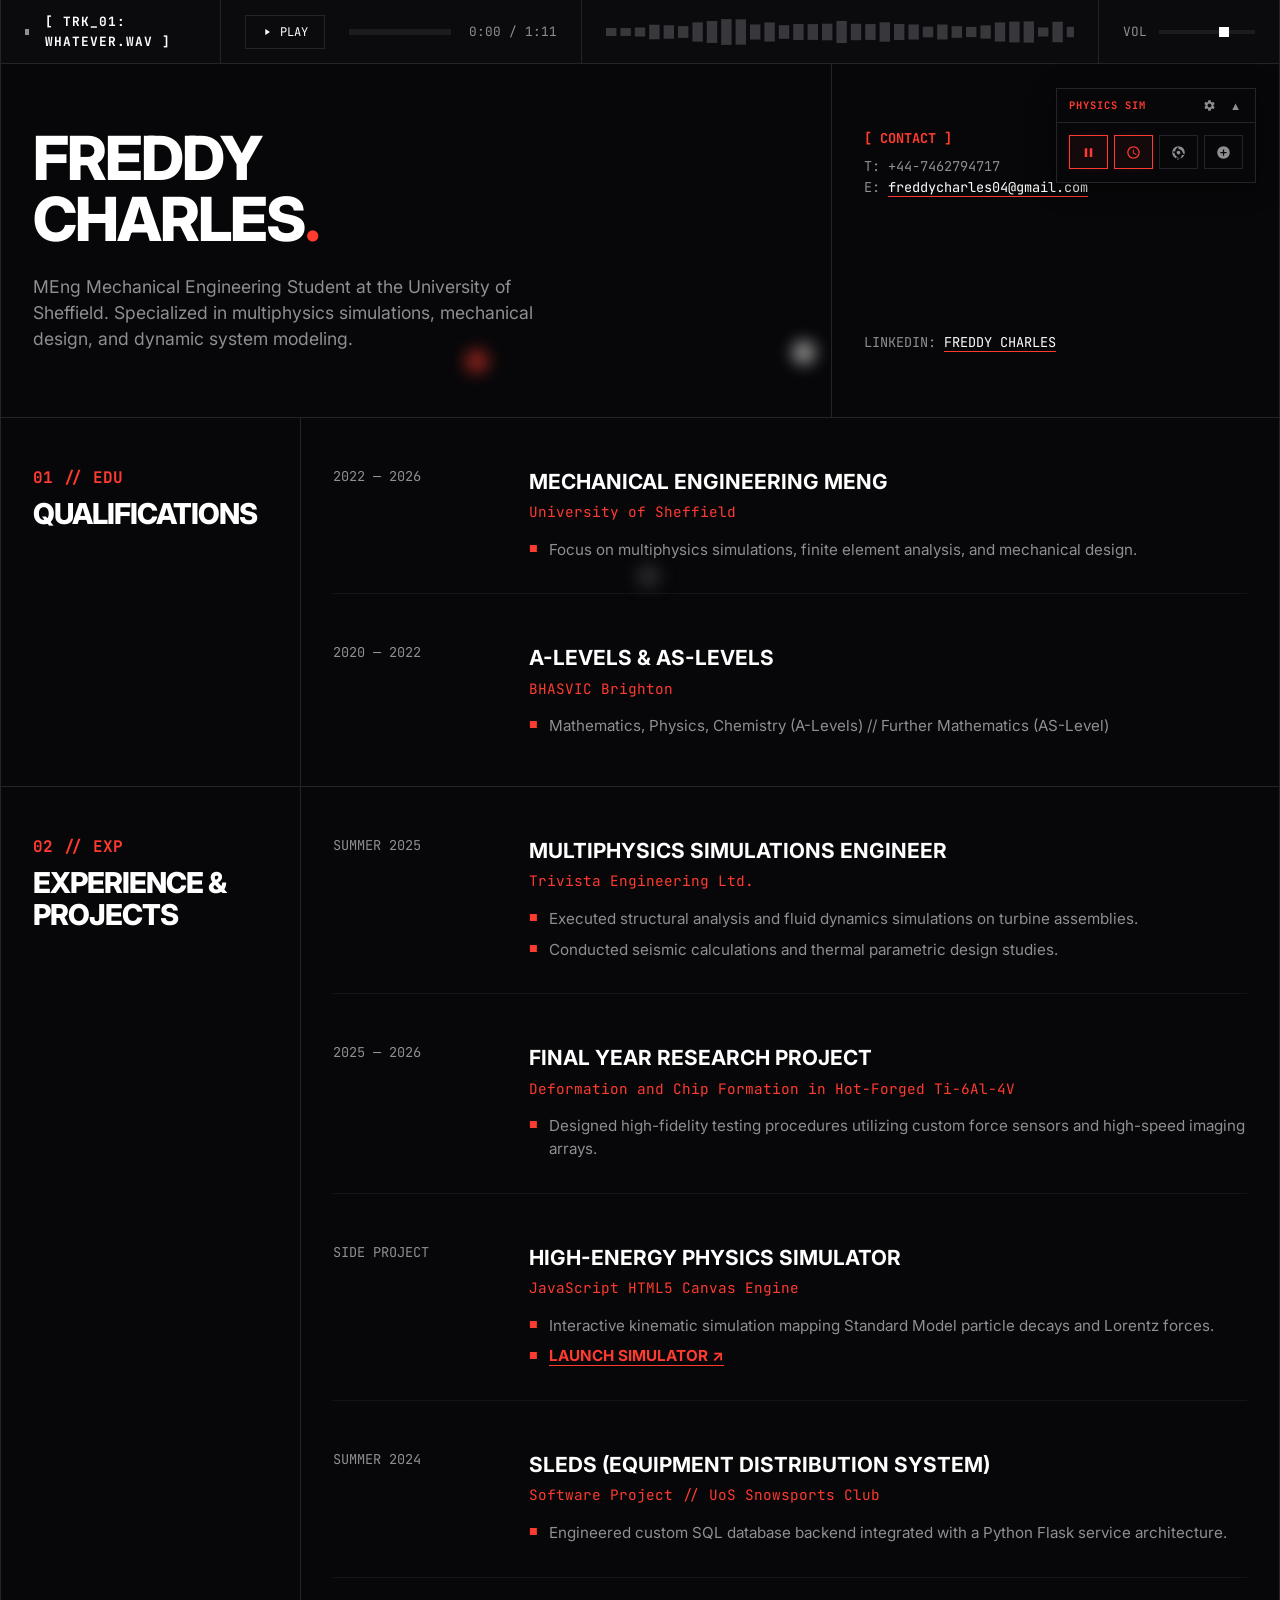
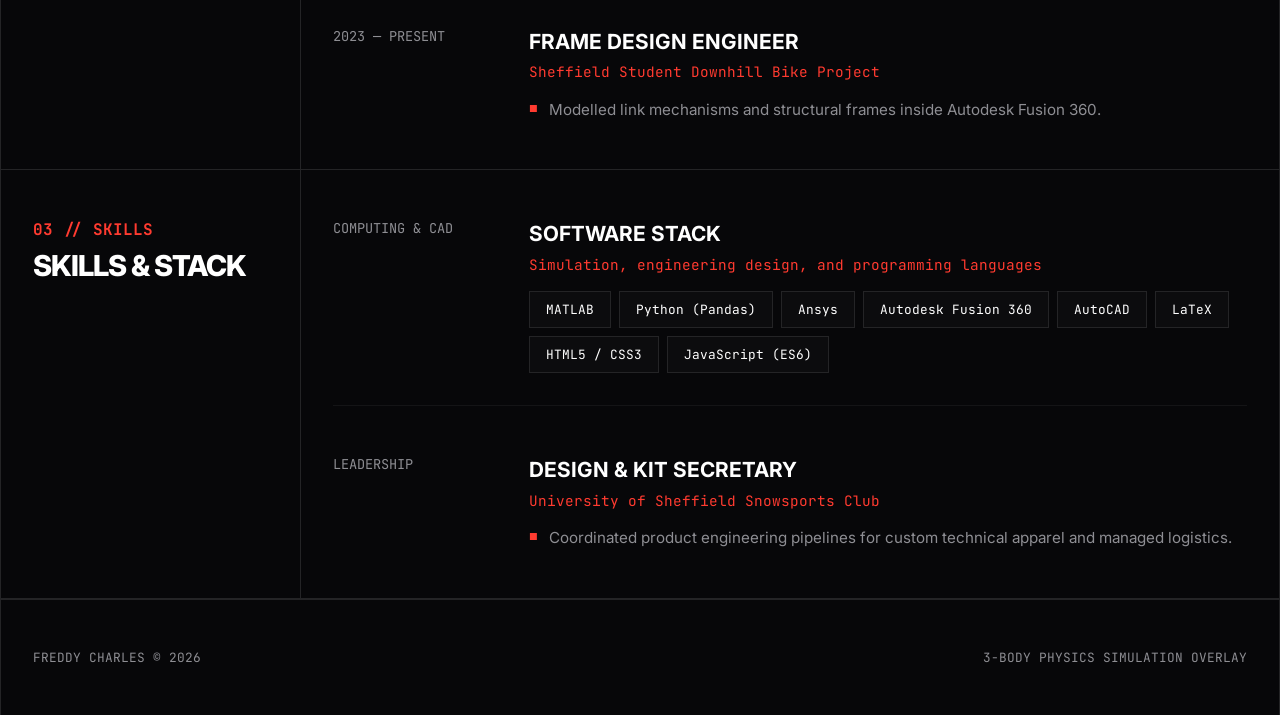
==== index.html @ bfe0407a "Update print statement from 'Hello' to 'Goodbye'" ====
<!DOCTYPE html>
<html lang="en">
<head>
    <meta charset="UTF-8">
    <meta name="viewport" content="width=device-width, initial-scale=1.0">
    <title>FREDDY CHARLES // MEng MECHANICAL ENGINEERING</title>
    <!-- Fonts -->
    <link href="https://fonts.googleapis.com/css2?family=Inter:wght@300;400;700;800&family=JetBrains+Mono:wght@300;400;700&display=swap" rel="stylesheet">
    
    <style>
        /* --- DESIGN SYSTEM TOKENS --- */
        :root {
            --bg-color: #08080a;
            --text-primary: #ffffff;
            --text-secondary: #8e8e93;
            --swiss-red: #ff3b30;
            --border-color: #242426;
            --font-sans: 'Inter', -apple-system, sans-serif;
            --font-mono: 'JetBrains Mono', monospace;
        }

        /* --- BASE RESET --- */
        * {
            box-sizing: border-box;
            margin: 0;
            padding: 0;
            border-radius: 0 !important; /* Enforce rigid Swiss edges */
        }

        body {
            background-color: var(--bg-color);
            color: var(--text-primary);
            font-family: var(--font-sans);
            line-height: 1.5;
            overflow-x: hidden;
        }

        /* --- PHYSICS INTERACTIVE OVERLAY --- */
        #canvas-container {
            position: fixed;
            top: 0;
            left: 0;
            width: 100vw;
            height: 100vh;
            z-index: 100; /* overlaying text content */
            pointer-events: none; /* allows clicking/selecting text beneath by default */
            transition: pointer-events 0.2s ease;
        }

        /* Scoped specifically to physics canvas so visualizer isn't affected */
        #three-body-canvas {
            display: block;
            width: 100%;
            height: 100%;
            transition: filter 0.5s cubic-bezier(0.4, 0, 0.2, 1);
        }

        #three-body-canvas.blurred {
            filter: blur(8px);
        }

        /* --- HIGH-FIDELITY COMPACT SIM CONTROL PANEL --- */
        .sim-control-panel {
            position: fixed;
            top: 5.5rem;
            right: 1.5rem;
            z-index: 200;
            background: rgba(8, 8, 10, 0.95);
            border: 1px solid var(--border-color);
            width: 200px; /* Reduced further for tight spacing */
            font-family: var(--font-mono);
            backdrop-filter: blur(8px);
            -webkit-backdrop-filter: blur(8px);
            display: flex;
            flex-direction: column;
            box-shadow: 0 4px 20px rgba(0, 0, 0, 0.5);
        }

        .sim-panel-header {
            display: flex;
            justify-content: space-between;
            align-items: center;
            padding: 0.5rem 0.75rem;
            border-bottom: 1px solid var(--border-color);
            user-select: none;
        }

        .panel-title {
            font-size: 0.65rem;
            color: var(--swiss-red);
            text-transform: uppercase;
            letter-spacing: 1px;
            font-weight: 700;
        }

        .header-actions {
            display: flex;
            gap: 0.6rem;
            align-items: center;
        }

        .header-icon-btn {
            background: transparent;
            border: none;
            color: var(--text-secondary);
            cursor: pointer;
            padding: 2px;
            display: flex;
            align-items: center;
            justify-content: center;
            outline: none;
            transition: color 0.2s cubic-bezier(0.16, 1, 0.3, 1);
        }

        .header-icon-btn:hover {
            color: var(--swiss-red);
        }

        /* Rotating gear transform */
        .header-icon-btn svg {
            width: 13px;
            height: 13px;
            fill: currentColor;
            transition: transform 0.35s cubic-bezier(0.16, 1, 0.3, 1);
        }

        .header-icon-btn.active-state svg {
            transform: rotate(60deg);
            color: var(--swiss-red);
        }

        /* Rotating Collapse arrow */
        #collapse-arrow {
            display: inline-block;
            font-size: 0.7rem;
            transition: transform 0.35s cubic-bezier(0.16, 1, 0.3, 1);
        }

        /* Collapsible Smooth content animations */
        .sim-panel-body {
            max-height: 400px;
            overflow: hidden;
            display: flex;
            flex-direction: column;
            padding: 0.75rem;
            transition: max-height 0.4s cubic-bezier(0.16, 1, 0.3, 1), opacity 0.3s ease, padding 0.4s ease;
            opacity: 1;
        }

        .sim-panel-body.collapsed {
            max-height: 0;
            padding-top: 0;
            padding-bottom: 0;
            opacity: 0;
            border-top-color: transparent;
        }

        /* Horizontal 4-Button Grid Layout */
        .control-row {
            display: grid;
            grid-template-columns: repeat(4, 1fr);
            gap: 0.35rem;
        }

        .sim-control-btn {
            background: rgba(8, 8, 10, 0.5);
            border: 1px solid var(--border-color);
            color: var(--text-secondary);
            height: 34px;
            display: flex;
            align-items: center;
            justify-content: center;
            cursor: pointer;
            transition: all 0.25s cubic-bezier(0.16, 1, 0.3, 1);
            outline: none;
        }

        .sim-control-btn svg {
            width: 15px;
            height: 15px;
            fill: currentColor;
            transition: transform 0.25s cubic-bezier(0.16, 1, 0.3, 1);
        }

        .sim-control-btn:hover {
            border-color: var(--swiss-red);
            color: var(--swiss-red);
            background: rgba(255, 59, 48, 0.05);
        }

        .sim-control-btn:hover svg {
            transform: scale(1.1);
        }

        .sim-control-btn.active-state {
            border-color: var(--swiss-red);
            color: var(--swiss-red);
            background: rgba(255, 59, 48, 0.05);
            box-shadow: 0 0 8px rgba(255, 59, 48, 0.1);
        }

        /* --- PARAMETERS EXPANSION SLIDER DRAWER --- */
        .sim-settings-drawer {
            max-height: 0;
            overflow: hidden;
            display: flex;
            flex-direction: column;
            gap: 0.6rem;
            border-top: 1px solid transparent;
            opacity: 0;
            transition: max-height 0.4s cubic-bezier(0.16, 1, 0.3, 1), opacity 0.3s ease, margin 0.4s ease, padding 0.4s ease;
        }

        .sim-settings-drawer.open {
            max-height: 380px; /* Expanded to house the body count slider */
            opacity: 1;
            margin-top: 0.5rem;
            padding-top: 0.75rem;
            border-top-color: var(--border-color);
        }

        .sim-param-group {
            display: flex;
            flex-direction: column;
            gap: 0.2rem;
        }

        .sim-param-label {
            font-size: 0.6rem;
            color: var(--text-secondary);
            display: flex;
            justify-content: space-between;
            text-transform: uppercase;
            transition: color 0.15s ease;
        }

        .sim-slider {
            -webkit-appearance: none;
            width: 100%;
            height: 2px;
            background: var(--border-color);
            outline: none;
            cursor: pointer;
        }

        .sim-slider::-webkit-slider-thumb {
            -webkit-appearance: none;
            appearance: none;
            width: 8px;
            height: 12px;
            background: var(--text-primary);
            border: 1px solid var(--border-color);
            transition: background 0.15s;
        }

        .sim-slider::-webkit-slider-thumb:hover {
            background: var(--swiss-red);
        }

        /* --- AUDIO PLAYER BANNER STRIP --- */
        .audio-strip {
            display: flex;
            flex-direction: column;
            border-bottom: 1px solid var(--border-color);
            background: rgba(12, 12, 15, 0.95);
            font-family: var(--font-mono);
            font-size: 0.8rem;
            position: relative;
            z-index: 150;
        }

        @media (min-width: 992px) {
            .audio-strip {
                flex-direction: row;
                height: 64px;
            }
        }

        .audio-section {
            display: flex;
            align-items: center;
            border-bottom: 1px solid var(--border-color);
            padding: 0.75rem 1.5rem;
        }

        @media (min-width: 992px) {
            .audio-section {
                border-bottom: none;
                border-right: 1px solid var(--border-color);
                padding: 0 1.5rem;
            }
        }

        .audio-meta {
            flex: 1;
            min-width: 220px;
            display: flex;
            gap: 1rem;
            align-items: center;
        }

        .audio-signal-light {
            width: 6px;
            height: 6px;
            background-color: var(--swiss-red);
            display: inline-block;
            box-shadow: 0 0 6px var(--swiss-red);
        }

        .audio-signal-light.paused {
            background-color: var(--text-secondary);
            box-shadow: none;
        }

        .audio-title-text {
            color: var(--text-primary);
            text-transform: uppercase;
            font-weight: 700;
            letter-spacing: 1px;
        }

        .audio-controls {
            flex: 2;
            display: flex;
            gap: 1.5rem;
            align-items: center;
            min-width: 280px;
        }

        .audio-btn {
            background: transparent;
            border: 1px solid var(--border-color);
            color: var(--text-primary);
            cursor: pointer;
            padding: 0.5rem 1rem;
            text-transform: uppercase;
            font-family: var(--font-mono);
            font-size: 0.75rem;
            transition: all 0.2s ease;
            display: flex;
            align-items: center;
            gap: 0.5rem;
        }

        .audio-btn:hover {
            border-color: var(--swiss-red);
            color: var(--swiss-red);
            background: rgba(255, 59, 48, 0.05);
        }

        .audio-progress-container {
            flex: 1;
            display: flex;
            align-items: center;
            gap: 1rem;
        }

        .audio-timeline {
            flex: 1;
            height: 6px;
            background: #1c1c1e;
            cursor: pointer;
            position: relative;
        }

        .audio-playhead {
            height: 100%;
            width: 0%;
            background: var(--swiss-red);
            position: absolute;
            left: 0;
            top: 0;
            pointer-events: none;
        }

        .audio-time {
            color: var(--text-secondary);
            min-width: 90px;
            text-align: right;
            user-select: none;
        }

        .audio-waveform-container {
            flex: 3;
            display: flex;
            align-items: center;
            height: 100%;
            padding: 0 1.5rem;
            min-width: 200px;
            border-bottom: 1px solid var(--border-color);
        }

        @media (min-width: 992px) {
            .audio-waveform-container {
                border-bottom: none;
                border-right: 1px solid var(--border-color);
            }
        }

        #audio-visualizer {
            width: 100%;
            height: 36px;
            display: block;
        }

        .audio-volume-container {
            display: flex;
            align-items: center;
            gap: 0.75rem;
            width: 180px;
            padding: 0.75rem 1.5rem;
        }

        @media (min-width: 992px) {
            .audio-volume-container {
                padding: 0 1.5rem;
            }
        }

        .volume-icon {
            color: var(--text-secondary);
        }

        .volume-slider {
            -webkit-appearance: none;
            width: 100%;
            height: 4px;
            background: #1c1c1e;
            outline: none;
            cursor: pointer;
        }

        .volume-slider::-webkit-slider-thumb {
            -webkit-appearance: none;
            appearance: none;
            width: 10px;
            height: 10px;
            background: var(--text-primary);
            border-radius: 0;
            transition: background 0.15s;
        }

        .volume-slider::-webkit-slider-thumb:hover {
            background: var(--swiss-red);
        }

        /* --- EDITORIAL SWISS LAYOUT --- */
        .wrapper {
            position: relative;
            z-index: 1;
            display: flex;
            flex-direction: column;
            min-height: 100vh;
            border-left: 1px solid var(--border-color);
            border-right: 1px solid var(--border-color);
            max-width: 1400px;
            margin: 0 auto;
            background: rgba(8, 8, 10, 0.85);
            backdrop-filter: blur(8px);
            -webkit-backdrop-filter: blur(8px);
        }

        header {
            display: flex;
            flex-wrap: wrap;
            border-bottom: 1px solid var(--border-color);
        }

        .header-title-box {
            flex: 2;
            min-width: 300px;
            padding: 4rem 2rem;
            border-right: 1px solid var(--border-color);
        }

        .intro-text {
            margin-top: 1.5rem;
            color: var(--text-secondary);
            max-width: 500px;
            font-size: 1.1rem;
        }

        .header-meta-box {
            flex: 1;
            min-width: 250px;
            padding: 4rem 2rem;
            display: flex;
            flex-direction: column;
            justify-content: space-between;
            font-family: var(--font-mono);
            font-size: 0.85rem;
            color: var(--text-secondary);
        }

        .contact-header {
            color: var(--swiss-red);
            font-weight: 700;
            margin-bottom: 0.5rem;
        }

        h1 {
            font-size: clamp(2rem, 5vw, 3.8rem);
            font-weight: 800;
            line-height: 1.0;
            text-transform: uppercase;
            letter-spacing: -2px;
            color: var(--text-primary);
        }

        .accent-bullet {
            color: var(--swiss-red);
            font-weight: 800;
        }

        .section-grid {
            display: flex;
            flex-direction: column;
            border-bottom: 1px solid var(--border-color);
        }

        @media (min-width: 768px) {
            .section-grid {
                flex-direction: row;
            }
        }

        .section-sidebar {
            flex: 1;
            padding: 3rem 2rem;
            border-bottom: 1px solid var(--border-color);
            border-right: none;
        }

        @media (min-width: 768px) {
            .section-sidebar {
                border-right: 1px solid var(--border-color);
                border-bottom: none;
                max-width: 300px;
            }
        }

        .section-num {
            font-family: var(--font-mono);
            font-size: 1rem;
            color: var(--swiss-red);
            font-weight: 700;
            display: block;
            margin-bottom: 0.5rem;
        }

        .section-title {
            font-size: 1.8rem;
            font-weight: 800;
            text-transform: uppercase;
            letter-spacing: -1px;
            line-height: 1.1;
        }

        .section-content {
            flex: 3;
            padding: 3rem 2rem;
            display: flex;
            flex-direction: column;
            gap: 3rem;
        }

        .item-row {
            display: flex;
            flex-direction: column;
            gap: 1rem;
            border-bottom: 1px solid rgba(255, 255, 255, 0.05);
            padding-bottom: 2rem;
        }

        .item-row:last-child {
            border-bottom: none;
            padding-bottom: 0;
        }

        @media (min-width: 600px) {
            .item-row {
                flex-direction: row;
                justify-content: space-between;
                align-items: flex-start;
            }
        }

        .item-meta {
            font-family: var(--font-mono);
            font-size: 0.85rem;
            color: var(--text-secondary);
            min-width: 180px;
            margin-bottom: 0.5rem;
        }

        .item-details {
            flex: 1;
        }

        .item-heading {
            font-size: 1.3rem;
            font-weight: 700;
            margin-bottom: 0.25rem;
            text-transform: uppercase;
        }

        .item-subheading {
            font-family: var(--font-mono);
            font-size: 0.9rem;
            color: var(--swiss-red);
            margin-bottom: 1rem;
        }

        .details-list {
            list-style: none;
            display: flex;
            flex-direction: column;
            gap: 0.5rem;
        }

        .details-list li {
            position: relative;
            padding-left: 1.25rem;
            font-size: 0.95rem;
            color: var(--text-secondary);
        }

        .details-list li::before {
            content: "■";
            position: absolute;
            left: 0;
            top: 0.2rem;
            font-size: 0.6rem;
            color: var(--swiss-red);
        }

        .skills-flex {
            display: flex;
            flex-wrap: wrap;
            gap: 0.5rem;
        }

        .skill-tag {
            border: 1px solid var(--border-color);
            padding: 0.5rem 1rem;
            font-family: var(--font-mono);
            font-size: 0.8rem;
            background: rgba(255, 255, 255, 0.02);
            color: var(--text-primary);
        }

        footer {
            border-top: 1px solid var(--border-color);
            padding: 3rem 2rem;
            display: flex;
            flex-wrap: wrap;
            justify-content: space-between;
            font-family: var(--font-mono);
            font-size: 0.8rem;
            color: var(--text-secondary);
            gap: 1.5rem;
        }

        a {
            color: var(--text-primary);
            text-decoration: none;
            border-bottom: 1px solid var(--swiss-red);
            transition: all 0.2s;
            position: relative;
            z-index: 101; /* interactive above canvas layer */
        }

        a:hover {
            background-color: var(--swiss-red);
            color: #fff;
        }

        @media (max-width: 768px) {
            .sim-control-panel {
                top: auto;
                bottom: 1.5rem;
                right: 1.5rem;
                left: 1.5rem;
                width: auto;
                max-width: none;
            }
        }
    </style>
</head>
<body>

    <!-- Ultra-Compact Collapsible Physics Panel with Dynamic Vectors -->
    <div class="sim-control-panel" id="main-sim-panel">
        <div class="sim-panel-header">
            <span class="panel-title">Physics Sim</span>
            <div class="header-actions">
                <button id="toggle-panel-settings" class="header-icon-btn" title="Edit System Parameters">
                    <svg viewBox="0 0 24 24"><path d="M19.14 12.94c.04-.3.06-.61.06-.94 0-.32-.02-.64-.07-.94l2.03-1.58c.18-.14.23-.41.12-.61l-1.92-3.32c-.12-.22-.37-.29-.59-.22l-2.39.96c-.5-.38-1.03-.7-1.62-.94l-.36-2.54c-.04-.24-.24-.41-.48-.41h-3.84c-.24 0-.43.17-.47.41l-.36 2.54c-.59.24-1.13.57-1.62.94l-2.39-.96c-.22-.08-.47 0-.59.22L2.74 8.87c-.12.21-.08.47.12.61l2.03 1.58c-.05.3-.09.63-.09.94s.02.64.07.94l-2.03 1.58c-.18.14-.23.41-.12.61l1.92 3.32c.12.22.37.29.59.22l2.39-.96c.5.38 1.03.7 1.62.94l.36 2.54c.05.24.24.41.48.41h3.84c.24 0 .44-.17.47-.41l.36-2.54c.59-.24 1.13-.56 1.62-.94l2.39.96c.22.08.47 0 .59-.22l1.92-3.32c.12-.22.07-.47-.12-.61l-2.01-1.58zM12 15.6c-1.98 0-3.6-1.62-3.6-3.6s1.62-3.6 3.6-3.6 3.6 1.62 3.6 3.6-1.62 3.6-3.6 3.6z"/></svg>
                </button>
                <button id="toggle-panel-collapse" class="header-icon-btn" title="Collapse Control Panel">
                    <span id="collapse-arrow">▲</span>
                </button>
            </div>
        </div>

        <!-- Collapsible Content Wrapper -->
        <div id="sim-panel-body" class="sim-panel-body">
            <div class="control-row">
                <!-- 1. Play / Pause Button -->
                <button id="toggle-sim-btn" class="sim-control-btn active-state" title="Pause Simulation">
                    <svg class="icon-pause" viewBox="0 0 24 24"><path d="M6 19h4V5H6v14zm8-14v14h4V5h-4z"/></svg>
                    <svg class="icon-play" viewBox="0 0 24 24" style="display: none;"><path d="M8 5v14l11-7z"/></svg>
                </button>
                <!-- 2. Slow Motion Button -->
                <button id="toggle-dim-btn" class="sim-control-btn active-state" title="Toggle Slow Motion (Ambient)">
                    <svg viewBox="0 0 24 24"><path d="M11.99 2C6.47 2 2 6.48 2 12s4.47 10 9.99 10C17.52 22 22 17.52 22 12S17.52 2 11.99 2zM12 20c-4.42 0-8-3.58-8-8s3.58-8 8-8 8 3.58 8 8-3.58 8-8 8zm.5-13H11v6l5.25 3.15.75-1.23-4.5-2.67z"/></svg>
                </button>
                <!-- 3. Dynamic Click-To-Spawn Button -->
                <button id="toggle-spawn-btn" class="sim-control-btn" title="Enable Canvas Click-to-Spawn">
                    <svg viewBox="0 0 24 24"><path d="M12 2C6.48 2 2 6.48 2 12s4.47 10 10 10 10-4.48 10-10S17.52 2 12 2zm1 17.93c-3.95-.49-7-3.54-7.49-7.49H3v-2h3.51c.49-3.95 3.54-7 7.49-7.49V3h-2v3.51c3.95.49 7 3.54 7.49 7.49H21v2h-3.51c-.49 3.95-3.54 7-7.49 7.49V21h-2v-1.07zM12 9c-1.66 0-3 1.34-3 3s1.34 3 3 3 3-1.34 3-3-1.34-3-3-3z"/></svg>
                </button>
                <!-- 4. Center Orbit Planet Spawner -->
                <button id="add-body-btn" class="sim-control-btn" title="Add Orbital Body">
                    <svg viewBox="0 0 24 24"><path d="M12 2C6.48 2 2 6.48 2 12s4.47 10 10 10 10-4.48 10-10S17.52 2 12 2zm5 11h-4v4h-2v-4H7v-2h4V7h2v4h4v2z"/></svg>
                </button>
            </div>

            <!-- Internal Sliding Drawer for Parameter Sliders -->
            <div id="sim-settings-drawer" class="sim-settings-drawer">
                <!-- Logarithmic Body Count Slider -->
                <div class="sim-param-group">
                    <div class="sim-param-label" id="label-body-count">
                        <span>BODY COUNT</span>
                        <span id="val-body-count">3</span>
                    </div>
                    <input id="slider-body-count" class="sim-slider" type="range" min="0" max="100" step="1" value="28">
                </div>

                <div class="sim-param-group">
                    <div class="sim-param-label">
                        <span>GRAVITY (G)</span>
                        <span id="val-gravity">375</span>
                    </div>
                    <input id="slider-gravity" class="sim-slider" type="range" min="50" max="1000" step="10" value="375">
                </div>

                <div class="sim-param-group">
                    <div class="sim-param-label">
                        <span>FRICTION (DRAG)</span>
                        <span id="val-drag">0.993</span>
                    </div>
                    <input id="slider-drag" class="sim-slider" type="range" min="0.950" max="1.000" step="0.001" value="0.993">
                </div>

                <div class="sim-param-group">
                    <div class="sim-param-label">
                        <span>REPEL RANGE</span>
                        <span id="val-repel-range">75px</span>
                    </div>
                    <input id="slider-repel-range" class="sim-slider" type="range" min="20" max="180" step="5" value="75">
                </div>

                <div class="sim-param-group">
                    <div class="sim-param-label">
                        <span>REPEL FORCE</span>
                        <span id="val-repel-force">60</span>
                    </div>
                    <input id="slider-repel-force" class="sim-slider" type="range" min="0" max="200" step="5" value="60">
                </div>

                <button id="reset-sim-btn" class="sim-control-btn" style="margin-top: 0.25rem; justify-content: center;" title="Reset system back to original settings">
                    <strong>RESTORE DEFAULTS</strong>
                </button>
            </div>
        </div>
    </div>

    <!-- Active Physical Elements Canvas (Placed on top of DOM) -->
    <div id="canvas-container">
        <canvas id="three-body-canvas" class="blurred"></canvas> <!-- Blurred by default -->
    </div>

    <div class="wrapper">
        <!-- CUSTOM SWISS AUDIO CONTROLLER BANNER -->
        <div class="audio-strip">
            <div class="audio-section audio-meta">
                <span id="audio-status-led" class="audio-signal-light paused"></span>
                <span class="audio-title-text">[ TRK_01: Whatever.wav ]</span>
            </div>
            
            <div class="audio-section audio-controls">
                <button id="audio-play-btn" class="audio-btn" title="Play Signal">
                    <svg id="aud-play-icon" width="10" height="10" viewBox="0 0 24 24" fill="currentColor"><path d="M8 5v14l11-7z"/></svg>
                    <svg id="aud-pause-icon" width="10" height="10" viewBox="0 0 24 24" fill="currentColor" style="display:none;"><path d="M6 19h4V5H6v14zm8-14v14h4V5h-4z"/></svg>
                    <span id="audio-btn-text">PLAY</span>
                </button>
                
                <div class="audio-progress-container">
                    <div id="audio-timeline-bar" class="audio-timeline">
                        <div id="audio-timeline-playhead" class="audio-playhead"></div>
                    </div>
                    <div id="audio-time-stamp" class="audio-time">0:00 / 0:00</div>
                </div>
            </div>

            <div class="audio-waveform-container">
                <canvas id="audio-visualizer"></canvas>
            </div>

            <div class="audio-volume-container">
                <span class="volume-icon">VOL</span>
                <input id="audio-volume" class="volume-slider" type="range" min="0" max="1" step="0.01" value="0.7">
            </div>
            
            <!-- Native Hidden Audio Reference -->
            <audio id="audio-element" src="Whatever.wav" crossorigin="anonymous" preload="auto"></audio>
        </div>

        <!-- Header -->
        <header>
            <div class="header-title-box">
                <h1>Freddy<br>Charles<span class="accent-bullet">.</span></h1>
                <p class="intro-text">
                    MEng Mechanical Engineering Student at the University of Sheffield. Specialized in multiphysics simulations, mechanical design, and dynamic system modeling.
                </p>
            </div>
            <div class="header-meta-box">
                <div>
                    <div class="contact-header">[ CONTACT ]</div>
                    <div>T: +44-7462794717</div>
                    <div>E: <a href="mailto:freddycharles04@gmail.com">freddycharles04@gmail.com</a></div>
                </div>
                <div>
                    <div>LINKEDIN: <a href="https://linkedin.com/in/Freddy-Charles" target="_blank">FREDDY CHARLES</a></div>
                </div>
            </div>
        </header>

        <!-- SECTION 01: QUALIFICATIONS -->
        <section class="section-grid">
            <div class="section-sidebar">
                <span class="section-num">01 // EDU</span>
                <h2 class="section-title">Qualifications</h2>
            </div>
            <div class="section-content">
                <div class="item-row">
                    <div class="item-meta">2022 — 2026</div>
                    <div class="item-details">
                        <h3 class="item-heading">Mechanical Engineering MEng</h3>
                        <p class="item-subheading">University of Sheffield</p>
                        <ul class="details-list">
                            <li>Focus on multiphysics simulations, finite element analysis, and mechanical design.</li>
                        </ul>
                    </div>
                </div>
                <div class="item-row">
                    <div class="item-meta">2020 — 2022</div>
                    <div class="item-details">
                        <h3 class="item-heading">A-Levels & AS-Levels</h3>
                        <p class="item-subheading">BHASVIC Brighton</p>
                        <ul class="details-list">
                            <li>Mathematics, Physics, Chemistry (A-Levels) // Further Mathematics (AS-Level)</li>
                        </ul>
                    </div>
                </div>
            </div>
        </section>

        <!-- SECTION 02: EXPERIENCE -->
        <section class="section-grid">
            <div class="section-sidebar">
                <span class="section-num">02 // EXP</span>
                <h2 class="section-title">Experience & Projects</h2>
            </div>
            <div class="section-content">
                <div class="item-row">
                    <div class="item-meta">SUMMER 2025</div>
                    <div class="item-details">
                        <h3 class="item-heading">Multiphysics Simulations Engineer</h3>
                        <p class="item-subheading">Trivista Engineering Ltd.</p>
                        <ul class="details-list">
                            <li>Executed structural analysis and fluid dynamics simulations on turbine assemblies.</li>
                            <li>Conducted seismic calculations and thermal parametric design studies.</li>
                        </ul>
                    </div>
                </div>
                <div class="item-row">
                    <div class="item-meta">2025 — 2026</div>
                    <div class="item-details">
                        <h3 class="item-heading">Final Year Research Project</h3>
                        <p class="item-subheading">Deformation and Chip Formation in Hot-Forged Ti-6Al-4V</p>
                        <ul class="details-list">
                            <li>Designed high-fidelity testing procedures utilizing custom force sensors and high-speed imaging arrays.</li>
                        </ul>
                    </div>
                </div>
                <div class="item-row">
                    <div class="item-meta">SIDE PROJECT</div>
                    <div class="item-details">
                        <h3 class="item-heading">High-Energy Physics Simulator</h3>
                        <p class="item-subheading">JavaScript HTML5 Canvas Engine</p>
                        <ul class="details-list">
                            <li>Interactive kinematic simulation mapping Standard Model particle decays and Lorentz forces.</li>
                            <li><strong><a href="simulator.html" style="color: var(--swiss-red);">LAUNCH SIMULATOR ↗</a></strong></li>
                        </ul>
                    </div>
                </div>
                <div class="item-row">
                    <div class="item-meta">SUMMER 2024</div>
                    <div class="item-details">
                        <h3 class="item-heading">SLEDS (Equipment Distribution System)</h3>
                        <p class="item-subheading">Software Project // UoS Snowsports Club</p>
                        <ul class="details-list">
                            <li>Engineered custom SQL database backend integrated with a Python Flask service architecture.</li>
                        </ul>
                    </div>
                </div>
                <div class="item-row">
                    <div class="item-meta">2023 — PRESENT</div>
                    <div class="item-details">
                        <h3 class="item-heading">Frame Design Engineer</h3>
                        <p class="item-subheading">Sheffield Student Downhill Bike Project</p>
                        <ul class="details-list">
                            <li>Modelled link mechanisms and structural frames inside Autodesk Fusion 360.</li>
                        </ul>
                    </div>
                </div>
            </div>
        </section>

        <!-- SECTION 03: SKILLS & LEADERSHIP -->
        <section class="section-grid">
            <div class="section-sidebar">
                <span class="section-num">03 // SKILLS</span>
                <h2 class="section-title">Skills & Stack</h2>
            </div>
            <div class="section-content">
                <div class="item-row">
                    <div class="item-meta">COMPUTING & CAD</div>
                    <div class="item-details">
                        <h3 class="item-heading">Software Stack</h3>
                        <p class="item-subheading">Simulation, engineering design, and programming languages</p>
                        <div class="skills-flex">
                            <span class="skill-tag">MATLAB</span>
                            <span class="skill-tag">Python (Pandas)</span>
                            <span class="skill-tag">Ansys</span>
                            <span class="skill-tag">Autodesk Fusion 360</span>
                            <span class="skill-tag">AutoCAD</span>
                            <span class="skill-tag">LaTeX</span>
                            <span class="skill-tag">HTML5 / CSS3</span>
                            <span class="skill-tag">JavaScript (ES6)</span>
                        </div>
                    </div>
                </div>
                <div class="item-row">
                    <div class="item-meta">LEADERSHIP</div>
                    <div class="item-details">
                        <h3 class="item-heading">Design & Kit Secretary</h3>
                        <p class="item-subheading">University of Sheffield Snowsports Club</p>
                        <ul class="details-list">
                            <li>Coordinated product engineering pipelines for custom technical apparel and managed logistics.</li>
                        </ul>
                    </div>
                </div>
            </div>
        </section>

        <!-- Swiss Technical Footer -->
        <footer>
            <div>FREDDY CHARLES &copy; 2026</div>
            <div>3-BODY PHYSICS SIMULATION OVERLAY</div>
        </footer>
    </div>

    <!-- 3-Body Problem Physics Engine Script -->
    <script>
        // Cache canvas and context elements first to prevent scope initialization issues
        const canvas = document.getElementById('three-body-canvas');
        const ctx = canvas.getContext('2d');

        // =========================================================================
        // 1. GLOBAL SETTINGS & CONFIGURATIONS
        // =========================================================================
        const CONFIG = {
            G: 375,                         // Gravitational constant (375 / 3)
            springK: 0.00002 / 3,           // Centrifugal system bounding spring pull
            softening: 450,                 // Zero distance singularity shield
            repulseRadius: 140,             // Cursor influence field
            repulseStrength: 0.01,          // Cursor deflection multiplier
            bounceElasticity: 0.85,         // Boundary collision momentum retention
            numParticles: 30,               // Default cosmic background dust particles
            drag: 0.993,                    // Ambient atmospheric drag
            dtSlow: 0.5,                    // Step scalar for Slow-Mo active state
            
            // Repulsion system settings (Standard Model / Potential Barrier)
            strongRepulsionThreshold: 75,   // Expanded boundary to allow gentle initial interaction
            strongRepulsionStrength: 60,    // Softened constant (180 / 3)
            proximityChargeRate: 0.001,     // Slower speed of charge build-up when close (0.003 / 3)
            proximityDischargeRate: 0.0017, // Slower dissipation rate of charge once separated (0.005 / 3)

            // Adaptive tier variables configured on execution
            maxBodies: 150,                 // Elevated baseline headroom (will self-cap dynamically on slowdown)
            planetRadius: 8.0,              // Dynamic base body size scale factor
            maxTrailLength: 120,            // Limit trail length based on computing budget
            deviceTier: "MEDIUM"            // Client performance bucket
        };

        // =========================================================================
        // 2. SIMULATION STATE REGISTRY
        // =========================================================================
        let width = canvas.width = window.innerWidth;
        let height = canvas.height = window.innerHeight;

        const STATE = {
            isSimRunning: true,             // Toggled via Play/Pause button
            isDimSlowMode: true,            // DEFAULTED TO TRUE: Dim & Blurred Mode on start
            isSpawnModeActive: false,       // Custom interactive direct click-to-spawn state
            lastScrollY: window.scrollY,    // Cached window position to calculate scroll delta
            mouse: { 
                x: -1000, 
                y: -1000, 
                active: false 
            },
            
            // Charge values tracked dynamically between bodies to enforce local potential barriers
            proximityCharge: {}
        };

        // =========================================================================
        // 3. UI ELEMENT SELECTORS & BINDINGS
        // =========================================================================
        const UI = {
            // Collapsible structural hooks
            mainSimPanel: document.getElementById('main-sim-panel'),
            panelCollapseBtn: document.getElementById('toggle-panel-collapse'),
            panelSettingsBtn: document.getElementById('toggle-panel-settings'),
            panelBody: document.getElementById('sim-panel-body'),
            settingsDrawer: document.getElementById('sim-settings-drawer'),
            collapseArrow: document.getElementById('collapse-arrow'),

            // Simulation interactives
            toggleSimBtn: document.getElementById('toggle-sim-btn'),
            toggleDimBtn: document.getElementById('toggle-dim-btn'),
            addBodyBtn: document.getElementById('add-body-btn'),
            toggleSpawnBtn: document.getElementById('toggle-spawn-btn'),
            resetSimBtn: document.getElementById('reset-sim-btn'),

            // Sliders & value labels
            sliderBodyCount: document.getElementById('slider-body-count'),
            valBodyCount: document.getElementById('val-body-count'),
            labelBodyCount: document.getElementById('label-body-count'),
            sliderGravity: document.getElementById('slider-gravity'),
            valGravity: document.getElementById('val-gravity'),
            sliderDrag: document.getElementById('slider-drag'),
            valDrag: document.getElementById('val-drag'),
            sliderRepelRange: document.getElementById('slider-repel-range'),
            valRepelRange: document.getElementById('val-repel-range'),
            sliderRepelForce: document.getElementById('slider-repel-force'),
            valRepelForce: document.getElementById('val-repel-force')
        };

        // =========================================================================
        // 4. DEVICE PROFILE & PERFORMANCE OPTIMIZATION
        // =========================================================================
        function optimizeForDevice() {
            let score = 0;
            
            // 1. Thread concurrency check
            if (navigator.hardwareConcurrency) {
                score += navigator.hardwareConcurrency; // Add core count to baseline
            } else {
                score += 4;
            }
            
            // 2. System memory profiling
            if (navigator.deviceMemory) {
                score += navigator.deviceMemory; 
            } else {
                score += 4;
            }
            
            // 3. Form factor validation
            const isMobile = /Android|webOS|iPhone|iPad|iPod|BlackBerry|IEMobile|Opera Mini/i.test(navigator.userAgent);
            if (isMobile) {
                score -= 6; // Deduct score to reflect tighter GPU/thermal limit budgets
            }
            
            // Assign responsive physics configuration tier
            if (score >= 12) {
                CONFIG.deviceTier = "HIGH";
                CONFIG.numParticles = 45;
                CONFIG.planetRadius = 9.0;
                CONFIG.maxTrailLength = 180;
                CONFIG.maxBodies = 180;      // Highly optimized desktop baseline
            } else if (score >= 6) {
                CONFIG.deviceTier = "MEDIUM";
                CONFIG.numParticles = 25;
                CONFIG.planetRadius = 8.0;
                CONFIG.maxTrailLength = 100;
                CONFIG.maxBodies = 90;       // Balanced baseline
            } else {
                CONFIG.deviceTier = "LOW";
                CONFIG.numParticles = 12;
                CONFIG.planetRadius = 6.0;
                CONFIG.maxTrailLength = 40;
                CONFIG.maxBodies = 30;        // Secure base limit
                
                // Disable resource-intensive CSS layout blurs to maintain performance target on older mobile browsers
                canvas.classList.remove('blurred');
                canvas.style.transition = "none";
                canvas.style.filter = "none";
            }
            console.log(`Profiler Configured: Tier ${CONFIG.deviceTier} (Performance Index: ${score})`);
        }

        // Apply device optimization rules first
        optimizeForDevice();

        // =========================================================================
        // 5. HELPER FUNCTIONS
        // =========================================================================
        const getProximityKey = (idx1, idx2) => {
            return idx1 < idx2 ? `${idx1}-${idx2}` : `${idx2}-${idx1}`;
        };

        // =========================================================================
        // 6. PHYSICS & RENDER OBJECTS (CLASSES)
        // =========================================================================
        class Body {
            constructor(x, y, vx, vy, mass, color) {
                this.x = x;
                this.y = y;
                this.vx = vx;
                this.vy = vy;
                this.mass = mass;
                this.color = color;
                // Dynamically scale visual size according to mass distribution and device presets
                this.radius = CONFIG.planetRadius + (mass * 1.5); 
                this.trail = [];
                this.maxTrail = CONFIG.maxTrailLength;
            }

            update() {
                if (!STATE.isSimRunning) return;

                const dt = STATE.isDimSlowMode ? CONFIG.dtSlow : 1.0;

                // Center bounding constraint pull
                const dx = (width / 2) - this.x;
                const dy = (height / 2) - this.y;
                this.vx += dx * CONFIG.springK * dt;
                this.vy += dy * CONFIG.springK * dt;

                // Input cursor deflection push
                if (STATE.mouse.active) {
                    const mdx = this.x - STATE.mouse.x;
                    const mdy = this.y - STATE.mouse.y;
                    const mDistSq = mdx * mdx + mdy * mdy;
                    
                    if (mDistSq < CONFIG.repulseRadius * CONFIG.repulseRadius) {
                        const mDist = Math.sqrt(mDistSq);
                        if (mDist > 0) {
                            const force = (CONFIG.repulseRadius - mDist) / CONFIG.repulseRadius;
                            this.vx += (mdx / mDist) * force * CONFIG.repulseStrength * dt;
                            this.vy += (mdy / mDist) * force * CONFIG.repulseStrength * dt;
                        }
                    }
                }

                // Smooth aerodynamic friction
                this.vx *= CONFIG.drag;
                this.vy *= CONFIG.drag;

                // Commit positions
                this.x += this.vx * dt;
                this.y += this.vy * dt;

                // Screen Boundary Collisions with elastic bounce
                const limitX = width - this.radius;
                if (this.x - this.radius < 0) {
                    this.x = this.radius;
                    this.vx = Math.abs(this.vx) * CONFIG.bounceElasticity;
                } else if (this.x > limitX) {
                    this.x = limitX;
                    this.vx = -Math.abs(this.vx) * CONFIG.bounceElasticity;
                }

                const limitY = height - this.radius;
                if (this.y - this.radius < 0) {
                    this.y = this.radius;
                    this.vy = Math.abs(this.vy) * CONFIG.bounceElasticity;
                } else if (this.y > limitY) {
                    this.y = limitY;
                    this.vy = -Math.abs(this.vy) * CONFIG.bounceElasticity;
                }

                // Append and trim render trail array
                this.trail.push({ x: this.x, y: this.y });
                if (this.trail.length > this.maxTrail) {
                    this.trail.shift();
                }
            }

            draw() {
                const opacityMultiplier = STATE.isDimSlowMode ? 0.55 : 1.0;
                const len = this.trail.length;

                // Draw orbital gradient tail
                if (len > 1) {
                    for (let i = 1; i < len; i++) {
                        ctx.beginPath();
                        ctx.moveTo(this.trail[i - 1].x, this.trail[i - 1].y);
                        ctx.lineTo(this.trail[i].x, this.trail[i].y);
                        ctx.strokeStyle = this.color;
                        ctx.globalAlpha = (i / len) * 0.35 * opacityMultiplier;
                        ctx.lineWidth = 1.2;
                        ctx.stroke();
                    }
                }

                // Draw solid central nucleus
                ctx.beginPath();
                ctx.arc(this.x, this.y, this.radius, 0, Math.PI * 2);
                ctx.fillStyle = this.color;
                ctx.globalAlpha = opacityMultiplier;
                ctx.fill();
                ctx.globalAlpha = 1.0; // Reset canvas context alpha
            }
        }

        class DustParticle {
            constructor() {
                this.reset();
            }

            reset() {
                this.x = Math.random() * width;
                this.y = Math.random() * height;
                this.vx = (Math.random() - 0.5) * 0.4; // Speed calibration
                this.vy = (Math.random() - 0.5) * 0.4;
                this.alpha = Math.random() * 0.25 + 0.05;
                this.color = Math.random() > 0.5 ? '#8e8e93' : '#ffffff';
                this.trail = [];
                this.maxTrail = 15;
            }

            update() {
                if (!STATE.isSimRunning) return;

                const dt = STATE.isDimSlowMode ? CONFIG.dtSlow : 1.0;

                // Dynamic gravity calculation from all active massive bodies
                bodies.forEach(b => {
                    const dx = b.x - this.x;
                    const dy = b.y - this.y;
                    const distSq = dx * dx + dy * dy;
                    
                    if (distSq < 144) { // Collapse trigger if too close to center
                        this.reset();
                        return;
                    }

                    const dist = Math.sqrt(distSq);
                    const force = (CONFIG.G * b.mass) / (distSq + CONFIG.softening);
                    this.vx += (dx / dist) * force * 0.003 * dt; 
                    this.vy += (dy / dist) * force * 0.003 * dt;
                });

                // Deflection from cursor
                if (STATE.mouse.active) {
                    const mdx = this.x - STATE.mouse.x;
                    const mdy = this.y - STATE.mouse.y;
                    const mDistSq = mdx * mdx + mdy * mdy;
                    
                    if (mDistSq < 8100) { 
                        const mDist = Math.sqrt(mDistSq);
                        if (mDist > 0) {
                            const force = (90 - mDist) / 90;
                            this.vx += (mdx / mDist) * force * 0.15 * dt; 
                            this.vy += (mdy / mDist) * force * 0.15 * dt;
                        }
                    }
                }

                this.vx *= 0.99;
                this.vy *= 0.99;

                this.x += this.vx * dt;
                this.y += this.vy * dt;

                this.trail.push({ x: this.x, y: this.y });
                if (this.trail.length > this.maxTrail) {
                    this.trail.shift();
                }

                if (this.x < 0 || this.x > width || this.y < 0 || this.y > height) {
                    this.reset();
                }
            }

            draw() {
                const opacityMultiplier = STATE.isDimSlowMode ? 0.55 : 1.0;
                const len = this.trail.length;

                if (len < 2) return;
                for (let i = 1; i < len; i++) {
                    ctx.beginPath();
                    ctx.moveTo(this.trail[i - 1].x, this.trail[i - 1].y);
                    ctx.lineTo(this.trail[i], this.trail[i]);
                    ctx.strokeStyle = this.color;
                    ctx.globalAlpha = (i / len) * this.alpha * 0.6 * opacityMultiplier;
                    ctx.lineWidth = 0.6;
                    ctx.stroke();
                }
                ctx.globalAlpha = 1.0;
            }
        }

        // =========================================================================
        // 7. CORE ENGINE LOGIC (DYNAMIC N-BODY INTERACTIONS)
        // =========================================================================
        let bodies = [];
        let particles = [];

        function calculateForces() {
            if (!STATE.isSimRunning) return;

            const dt = STATE.isDimSlowMode ? CONFIG.dtSlow : 1.0;

            // Compute pairwise gravity & Standard Model proximity repulsion
            const computeInteractiveForces = (idx1, idx2) => {
                const b1 = bodies[idx1];
                const b2 = bodies[idx2];
                if (!b1 || !b2) return;

                const pairKey = getProximityKey(idx1, idx2);

                const dx = b2.x - b1.x;
                const dy = b2.y - b1.y;
                const dSq = dx * dx + dy * dy;
                
                let dist = Math.sqrt(dSq);
                if (dist < 0.1) dist = 0.1;

                // Universal gravitational attraction
                let f = (CONFIG.G * b1.mass * b2.mass) / (dSq + CONFIG.softening);

                // Short-range delayed repulsion mechanics
                if (dist < CONFIG.strongRepulsionThreshold) {
                    if (STATE.proximityCharge[pairKey] === undefined) {
                        STATE.proximityCharge[pairKey] = 0;
                    }
                    // Accumulate repulsion charge slowly
                    STATE.proximityCharge[pairKey] = Math.min(1.0, STATE.proximityCharge[pairKey] + CONFIG.proximityChargeRate * dt);
                    
                    // Linear overlap scaling
                    const overlap = CONFIG.strongRepulsionThreshold - dist;
                    const baseRepel = CONFIG.strongRepulsionStrength * (overlap / dist);
                    
                    // Apply charge scaling to delay structural deflection
                    const fRepel = baseRepel * STATE.proximityCharge[pairKey];
                    f -= fRepel; 
                } else {
                    // Dissipate charge once separated
                    if (STATE.proximityCharge[pairKey] !== undefined) {
                        STATE.proximityCharge[pairKey] = Math.max(0.0, STATE.proximityCharge[pairKey] - CONFIG.proximityDischargeRate * dt);
                    }
                }

                // Resolve force vector
                const fx = (dx / dist) * f * dt;
                const fy = (dy / dist) * f * dt;

                b1.vx += fx / b1.mass;
                b1.vy += fy / b1.mass;
                b2.vx -= fx / b2.mass;
                b2.vy -= fy / b2.mass;
            };

            // Calculate mutual interactions for all bodies dynamically
            const len = bodies.length;
            for (let i = 0; i < len; i++) {
                for (let j = i + 1; j < len; j++) {
                    computeInteractiveForces(i, j);
                }
            }
        }

        // Helper to spawn a body with rotational/orbital momentum relative to the screen center
        function spawnBody(x, y, massInput) {
            const colors = ['#ff3b30', '#ffffff', '#8e8e93', '#ff9f0a', '#30d158', '#0a84ff', '#bf5af2'];
            const color = colors[Math.floor(Math.random() * colors.length)];
            const mass = massInput || (1.5 + Math.random() * 2.0);

            // Compute distance from center coordinates
            const cx = width / 2;
            const cy = height / 2;
            const dx = x - cx;
            const dy = y - cy;
            const distance = Math.sqrt(dx * dx + dy * dy) || 1;

            // Compute tangential vectors to encourage planetary rotation rather than sudden implosion
            const tx = -dy / distance;
            const ty = dx / distance;
            const speed = (0.2 + Math.random() * 0.3) * (STATE.isDimSlowMode ? 1.5 : 1.0);

            const vx = tx * speed;
            const vy = ty * speed;

            bodies.push(new Body(x, y, vx, vy, mass, color));
        }

        // Adjust system body population upwards or downwards dynamically
        function adjustBodyCount(targetCount) {
            const currentCount = bodies.length;
            if (targetCount > currentCount) {
                const diff = targetCount - currentCount;
                for (let i = 0; i < diff; i++) {
                    const cx = width / 2;
                    const cy = height / 2;
                    const angle = Math.random() * Math.PI * 2;
                    const offsetRadius = 100 + Math.random() * 150;
                    const x = cx + Math.cos(angle) * offsetRadius;
                    const y = cy + Math.sin(angle) * offsetRadius;
                    spawnBody(x, y);
                }
            } else if (targetCount < currentCount) {
                const diff = currentCount - targetCount;
                for (let i = 0; i < diff; i++) {
                    bodies.pop();
                }
            }
        }

        // Compute bi-directional logarithmic mapping for the slider interface to align with current array length
        function syncBodySlider() {
            const count = bodies.length;
            UI.valBodyCount.textContent = count;
            const safeCount = Math.max(1, count);
            const S = Math.round(100 * (Math.log(safeCount) / Math.log(CONFIG.maxBodies)));
            UI.sliderBodyCount.value = Math.max(0, Math.min(100, S));
        }

        // Synchronize and update sliders with dynamic config structures
        function updateConfigFromSliders() {
            CONFIG.G = parseFloat(UI.sliderGravity.value);
            UI.valGravity.textContent = CONFIG.G;

            CONFIG.drag = parseFloat(UI.sliderDrag.value);
            UI.valDrag.textContent = CONFIG.drag.toFixed(3);

            CONFIG.strongRepulsionThreshold = parseFloat(UI.sliderRepelRange.value);
            UI.valRepelRange.textContent = CONFIG.strongRepulsionThreshold + "px";

            CONFIG.strongRepulsionStrength = parseFloat(UI.sliderRepelForce.value);
            UI.valRepelForce.textContent = CONFIG.strongRepulsionStrength;
        }

        // =========================================================================
        // 8. INTERACTIVE INPUT LISTENERS
        // =========================================================================
        
        // Window Resize proportional scaling helper
        window.addEventListener('resize', () => {
            const lastWidth = width;
            const lastHeight = height;
            width = canvas.width = window.innerWidth;
            height = canvas.height = window.innerHeight;

            bodies.forEach(b => {
                b.x = (b.x / lastWidth) * width;
                b.y = (b.y / lastHeight) * height;
            });
        });

        // Unified pointer coordination (supports both mouse & mobile touch)
        window.addEventListener('pointermove', (e) => {
            STATE.mouse.x = e.clientX;
            STATE.mouse.y = e.clientY;
            STATE.mouse.active = true;
        });

        const disablePointer = () => { STATE.mouse.active = false; };
        window.addEventListener('pointerleave', disablePointer);
        window.addEventListener('pointercancel', disablePointer);

        // Simulation Run/Pause Interactivity (Icon Swap)
        UI.toggleSimBtn.addEventListener('click', () => {
            STATE.isSimRunning = !STATE.isSimRunning;
            const playIcon = UI.toggleSimBtn.querySelector('.icon-play');
            const pauseIcon = UI.toggleSimBtn.querySelector('.icon-pause');

            if (STATE.isSimRunning) {
                UI.toggleSimBtn.classList.add('active-state');
                playIcon.style.display = 'none';
                pauseIcon.style.display = 'block';
                UI.toggleSimBtn.setAttribute('title', 'Pause Simulation');
            } else {
                UI.toggleSimBtn.classList.remove('active-state');
                playIcon.style.display = 'block';
                pauseIcon.style.display = 'none';
                UI.toggleSimBtn.setAttribute('title', 'Resume Simulation');
            }
        });

        // Dim & Slow-Mo Interactivity
        UI.toggleDimBtn.addEventListener('click', () => {
            STATE.isDimSlowMode = !STATE.isDimSlowMode;
            if (STATE.isDimSlowMode) {
                UI.toggleDimBtn.classList.add('active-state');
                UI.toggleDimBtn.setAttribute('title', 'Toggle Fast Motion');
                if (CONFIG.deviceTier !== "LOW") canvas.classList.add('blurred');
            } else {
                UI.toggleDimBtn.classList.remove('active-state');
                UI.toggleDimBtn.setAttribute('title', 'Toggle Slow Motion');
                if (CONFIG.deviceTier !== "LOW") canvas.classList.remove('blurred');
            }
        });

        // Button Click Orbit Spawner
        UI.addBodyBtn.addEventListener('click', () => {
            if (bodies.length >= CONFIG.maxBodies) return; // Prevent spawning past active hardware buffer limit
            const cx = width / 2;
            const cy = height / 2;
            const angle = Math.random() * Math.PI * 2;
            const offsetRadius = 120 + Math.random() * 120;
            const x = cx + Math.cos(angle) * offsetRadius;
            const y = cy + Math.sin(angle) * offsetRadius;
            spawnBody(x, y);
            syncBodySlider();
        });

        // Canvas Click-to-Spawn Activation Mode
        UI.toggleSpawnBtn.addEventListener('click', () => {
            STATE.isSpawnModeActive = !STATE.isSpawnModeActive;
            const container = document.getElementById('canvas-container');

            if (STATE.isSpawnModeActive) {
                UI.toggleSpawnBtn.classList.add('active-state');
                container.style.pointerEvents = "auto";
                canvas.style.cursor = "crosshair";
            } else {
                UI.toggleSpawnBtn.classList.remove('active-state');
                container.style.pointerEvents = "none";
                canvas.style.cursor = "default";
            }
        });

        // Canvas Spawn click capture
        canvas.addEventListener('click', (e) => {
            if (STATE.isSpawnModeActive && bodies.length < CONFIG.maxBodies) {
                const rect = canvas.getBoundingClientRect();
                const clickX = e.clientX - rect.left;
                const clickY = e.clientY - rect.top;
                spawnBody(clickX, clickY);
                syncBodySlider();
            }
        });

        // Collapsing UI interaction bindings
        UI.panelCollapseBtn.addEventListener('click', () => {
            const isCollapsed = UI.panelBody.classList.toggle('collapsed');
            UI.mainSimPanel.classList.toggle('collapsed-state', isCollapsed);
        });

        UI.panelSettingsBtn.addEventListener('click', () => {
            // Expand panel body first if it was previously collapsed
            if (UI.panelBody.classList.contains('collapsed')) {
                UI.panelBody.classList.remove('collapsed');
                UI.mainSimPanel.classList.remove('collapsed-state');
            }

            const isSettingsOpen = UI.settingsDrawer.classList.toggle('open');
            if (isSettingsOpen) {
                UI.panelSettingsBtn.classList.add('active-state');
            } else {
                UI.panelSettingsBtn.classList.remove('active-state');
            }
        });

        // Logarithmic Body Count Slider Change Input
        UI.sliderBodyCount.addEventListener('input', (e) => {
            const S = parseInt(e.target.value);
            // Translate the range logarithmically using the active tier's maximum body scale limit
            const targetCount = Math.max(1, Math.round(Math.pow(CONFIG.maxBodies, S / 100)));
            adjustBodyCount(targetCount);
            UI.valBodyCount.textContent = targetCount;
        });

        // Sync parameters inputs dynamically
        UI.sliderGravity.addEventListener('input', updateConfigFromSliders);
        UI.sliderDrag.addEventListener('input', updateConfigFromSliders);
        UI.sliderRepelRange.addEventListener('input', updateConfigFromSliders);
        UI.sliderRepelForce.addEventListener('input', updateConfigFromSliders);

        // Parameter Reset System
        UI.resetSimBtn.addEventListener('click', () => {
            // Restore constants in CONFIG
            CONFIG.G = 375;
            CONFIG.drag = 0.993;
            CONFIG.strongRepulsionThreshold = 75;
            CONFIG.strongRepulsionStrength = 60;

            // Sync slider elements back to baseline values
            UI.sliderGravity.value = 375;
            UI.sliderDrag.value = 0.993;
            UI.sliderRepelRange.value = 75;
            UI.sliderRepelForce.value = 60;

            updateConfigFromSliders();
            initPhysics();
            STATE.proximityCharge = {};
        });

        // Inverse Scroll Momentum
        window.addEventListener('scroll', () => {
            if (!STATE.isSimRunning) return;

            const currentScrollY = window.scrollY;
            const deltaY = currentScrollY - STATE.lastScrollY;
            STATE.lastScrollY = currentScrollY;

            const scrollDampen = STATE.isDimSlowMode ? 0.25 : 1.0;

            bodies.forEach(b => {
                b.vy -= deltaY * 0.03 * scrollDampen; 
                b.vx += (Math.random() - 0.5) * Math.abs(deltaY) * 0.015 * scrollDampen;
            });

            particles.forEach(p => {
                p.vy -= deltaY * 0.02 * scrollDampen; 
                p.vx += (Math.random() - 0.5) * Math.abs(deltaY) * 0.01 * scrollDampen;
            });
        });

        // Start collapsed on small screen widths to maintain CV text priority
        if (window.innerWidth < 768) {
            UI.panelBody.classList.add('collapsed');
            UI.mainSimPanel.classList.add('collapsed-state');
        }

        // =========================================================================
        // 9. ENGINE RUNTIME INITIALIZATION & FRAME PROFILING
        // =========================================================================
        let frameTimes = [];
        const performanceHistoryLimit = 30; // Evaluate performance over a rolling window (~0.5s)

        function checkPerformance() {
            // Skip assessment if simulation is paused or if only working with minimal bodies
            if (!STATE.isSimRunning || bodies.length <= 3) {
                frameTimes = [];
                return;
            }

            if (frameTimes.length < performanceHistoryLimit) return;
            
            const totalDuration = frameTimes.reduce((acc, curr) => acc + curr, 0);
            const averageDuration = totalDuration / frameTimes.length;
            
            // If processing overhead breaks 14ms (approaching 16.6ms threshold for 60Hz), scale back
            if (averageDuration > 14) {
                // Drop the last spawned body to immediately relieve processor stress
                bodies.pop();
                
                // Cap active threshold limit dynamically to prevent cascading drops
                CONFIG.maxBodies = bodies.length;
                syncBodySlider();
                
                // Visual feedback: Flash body count label red to signify capacity cap trigger
                UI.labelBodyCount.style.color = "var(--swiss-red)";
                setTimeout(() => {
                    UI.labelBodyCount.style.color = "var(--text-secondary)";
                }, 1000);
                
                console.warn(`Adaptive Performance Safeguard: Frame processing time is high (${averageDuration.toFixed(1)}ms). Capping system to ${CONFIG.maxBodies} bodies.`);
                
                // Clear active arrays to prevent instant consecutive removals
                frameTimes = [];
            }
        }

        function initPhysics() {
            const cx = width / 2;
            const cy = height / 2;

            // Stable resonant orbital velocities calibrated for G = 375
            bodies = [
                new Body(cx - 160, cy - 80, -0.15, 0.55, 2.5, '#ff3b30'), // Swiss Red
                new Body(cx + 160, cy - 80, 0.15, -0.55, 2.5, '#ffffff'),  // Pure White
                new Body(cx, cy + 140, 0.3, 0.05, 2.5, '#48484a')          // Muted Slate
            ];

            particles = Array.from({ length: CONFIG.numParticles }, () => new DustParticle());
            
            // Align sliders correctly with initialization counts
            syncBodySlider();
        }

        function animate() {
            const frameStart = performance.now();

            ctx.clearRect(0, 0, width, height);

            calculateForces();

            bodies.forEach(b => {
                b.update();
                b.draw();
            });

            particles.forEach(p => {
                p.update();
                p.draw();
            });

            const frameEnd = performance.now();
            const processingTime = frameEnd - frameStart;
            
            frameTimes.push(processingTime);
            if (frameTimes.length > performanceHistoryLimit) {
                frameTimes.shift();
            }

            checkPerformance();

            requestAnimationFrame(animate);
        }

        // Initialize and execute standard run-cycle
        initPhysics();
        animate();

        // =========================================================================
        // 10. HIGH-FIDELITY AUDIO SYSTEM AND VISUALIZER
        // =========================================================================
        (function() {
            const audEl = document.getElementById('audio-element');
            const playBtn = document.getElementById('audio-play-btn');
            const playIcon = document.getElementById('aud-play-icon');
            const pauseIcon = document.getElementById('aud-pause-icon');
            const btnText = document.getElementById('audio-btn-text');
            const timeline = document.getElementById('audio-timeline-bar');
            const playhead = document.getElementById('audio-timeline-playhead');
            const timestamp = document.getElementById('audio-time-stamp');
            const volume = document.getElementById('audio-volume');
            const led = document.getElementById('audio-status-led');
            const visCanvas = document.getElementById('audio-visualizer');
            const visCtx = visCanvas.getContext('2d');

            let audioCtx = null;
            let analyser = null;
            let source = null;
            let bufferLength = 0;
            let dataArray = null;
            let setupComplete = false;

            // Resize canvas helper
            function resizeVisCanvas() {
                visCanvas.width = visCanvas.clientWidth * window.devicePixelRatio;
                visCanvas.height = visCanvas.clientHeight * window.devicePixelRatio;
            }
            window.addEventListener('resize', resizeVisCanvas);
            resizeVisCanvas();

            // Set initial volume
            audEl.volume = volume.value;

            // Create modern synthesized waveform profile for inactive states
            const wavePoints = [];
            for (let i = 0; i < 60; i++) {
                wavePoints.push(0.1 + Math.random() * 0.4 + (Math.sin(i / 10) * 0.2));
            }

            // Web Audio Setup on User Interaction (to comply with browser standards)
            function initAudioEngine() {
                if (setupComplete) return;
                try {
                    const AudioContextClass = window.AudioContext || window.webkitAudioContext;
                    audioCtx = new AudioContextClass();
                    analyser = audioCtx.createAnalyser();
                    analyser.fftSize = 64; // Small size for responsive, clean bar layout
                    
                    source = audioCtx.createMediaElementSource(audEl);
                    source.connect(analyser);
                    analyser.connect(audioCtx.destination);
                    
                    bufferLength = analyser.frequencyBinCount;
                    dataArray = new Uint8Array(bufferLength);
                    setupComplete = true;
                } catch(e) {
                    console.log("Web Audio Context initialized with fallback mode due to local dev CORS / restrictions", e);
                }
            }

            // Play/Pause Action hookup
            playBtn.addEventListener('click', () => {
                initAudioEngine();
                if (audioCtx && audioCtx.state === 'suspended') {
                    audioCtx.resume();
                }

                if (audEl.paused) {
                    audEl.play().catch(e => console.log("Playback interaction error:", e));
                } else {
                    audEl.pause();
                }
            });

            audEl.addEventListener('play', () => {
                playIcon.style.display = 'none';
                pauseIcon.style.display = 'block';
                btnText.textContent = "PAUSE";
                led.classList.remove('paused');
            });

            audEl.addEventListener('pause', () => {
                playIcon.style.display = 'block';
                pauseIcon.style.display = 'none';
                btnText.textContent = "PLAY";
                led.classList.add('paused');
            });

            // Sync Timeline and Progress Details
            function formatTime(secs) {
                const minutes = Math.floor(secs / 60) || 0;
                const seconds = Math.floor(secs % 60) || 0;
                return `${minutes}:${seconds < 10 ? '0' : ''}${seconds}`;
            }

            audEl.addEventListener('timeupdate', () => {
                const current = audEl.currentTime;
                const duration = audEl.duration || 0;
                const pct = duration > 0 ? (current / duration) * 100 : 0;
                
                playhead.style.width = pct + '%';
                timestamp.textContent = `${formatTime(current)} / ${formatTime(duration)}`;
            });

            audEl.addEventListener('loadedmetadata', () => {
                timestamp.textContent = `0:00 / ${formatTime(audEl.duration)}`;
            });

            // Scrub timeline capability
            timeline.addEventListener('click', (e) => {
                const rect = timeline.getBoundingClientRect();
                const clickX = e.clientX - rect.left;
                const pct = clickX / rect.width;
                const targetTime = pct * (audEl.duration || 0);
                
                audEl.currentTime = targetTime;
            });

            // Adjust Volume
            volume.addEventListener('input', (e) => {
                audEl.volume = e.target.value;
            });

            // Render continuous beautiful modular audio visualizer 
            function drawVisualizer() {
                requestAnimationFrame(drawVisualizer);
                
                const w = visCanvas.width;
                const h = visCanvas.height;
                visCtx.clearRect(0, 0, w, h);

                const isPlaying = !audEl.paused;
                const activeData = (setupComplete && isPlaying && dataArray);

                if (activeData) {
                    analyser.getByteFrequencyData(dataArray);
                }

                const barWidth = w / 45;
                const spacing = 4;
                
                for (let i = 0; i < 45; i++) {
                    let scaleValue = 0;
                    
                    if (activeData) {
                        // Dynamically scale mapping from frequency array index
                        const dataIndex = Math.floor((i / 45) * bufferLength);
                        scaleValue = dataArray[dataIndex] / 255;
                    } else {
                        // Static/idle decorative wave oscillation
                        const phase = isPlaying ? Date.now() * 0.004 : 0;
                        const defaultAmp = wavePoints[i % wavePoints.length];
                        scaleValue = defaultAmp + (Math.sin(i * 0.25 + phase) * 0.08);
                    }

                    // Constrain bounds elegantly
                    scaleValue = Math.max(0.12, Math.min(0.9, scaleValue));
                    
                    const barHeight = h * scaleValue;
                    const x = i * (barWidth + spacing);
                    const y = (h - barHeight) / 2;

                    // Swiss layout color gradient matching visual style (Red highlight near base/mid, otherwise light/medium grey)
                    if (i % 7 === 0 && isPlaying) {
                        visCtx.fillStyle = '#ff3b30'; // Swiss Red pulse
                    } else {
                        visCtx.fillStyle = isPlaying ? 'rgba(255,255,255,0.7)' : 'rgba(142,142,147,0.35)';
                    }
                    
                    visCtx.fillRect(x, y, barWidth, barHeight);
                }
            }
            drawVisualizer();
        })();
    </script>
</body>
</html>
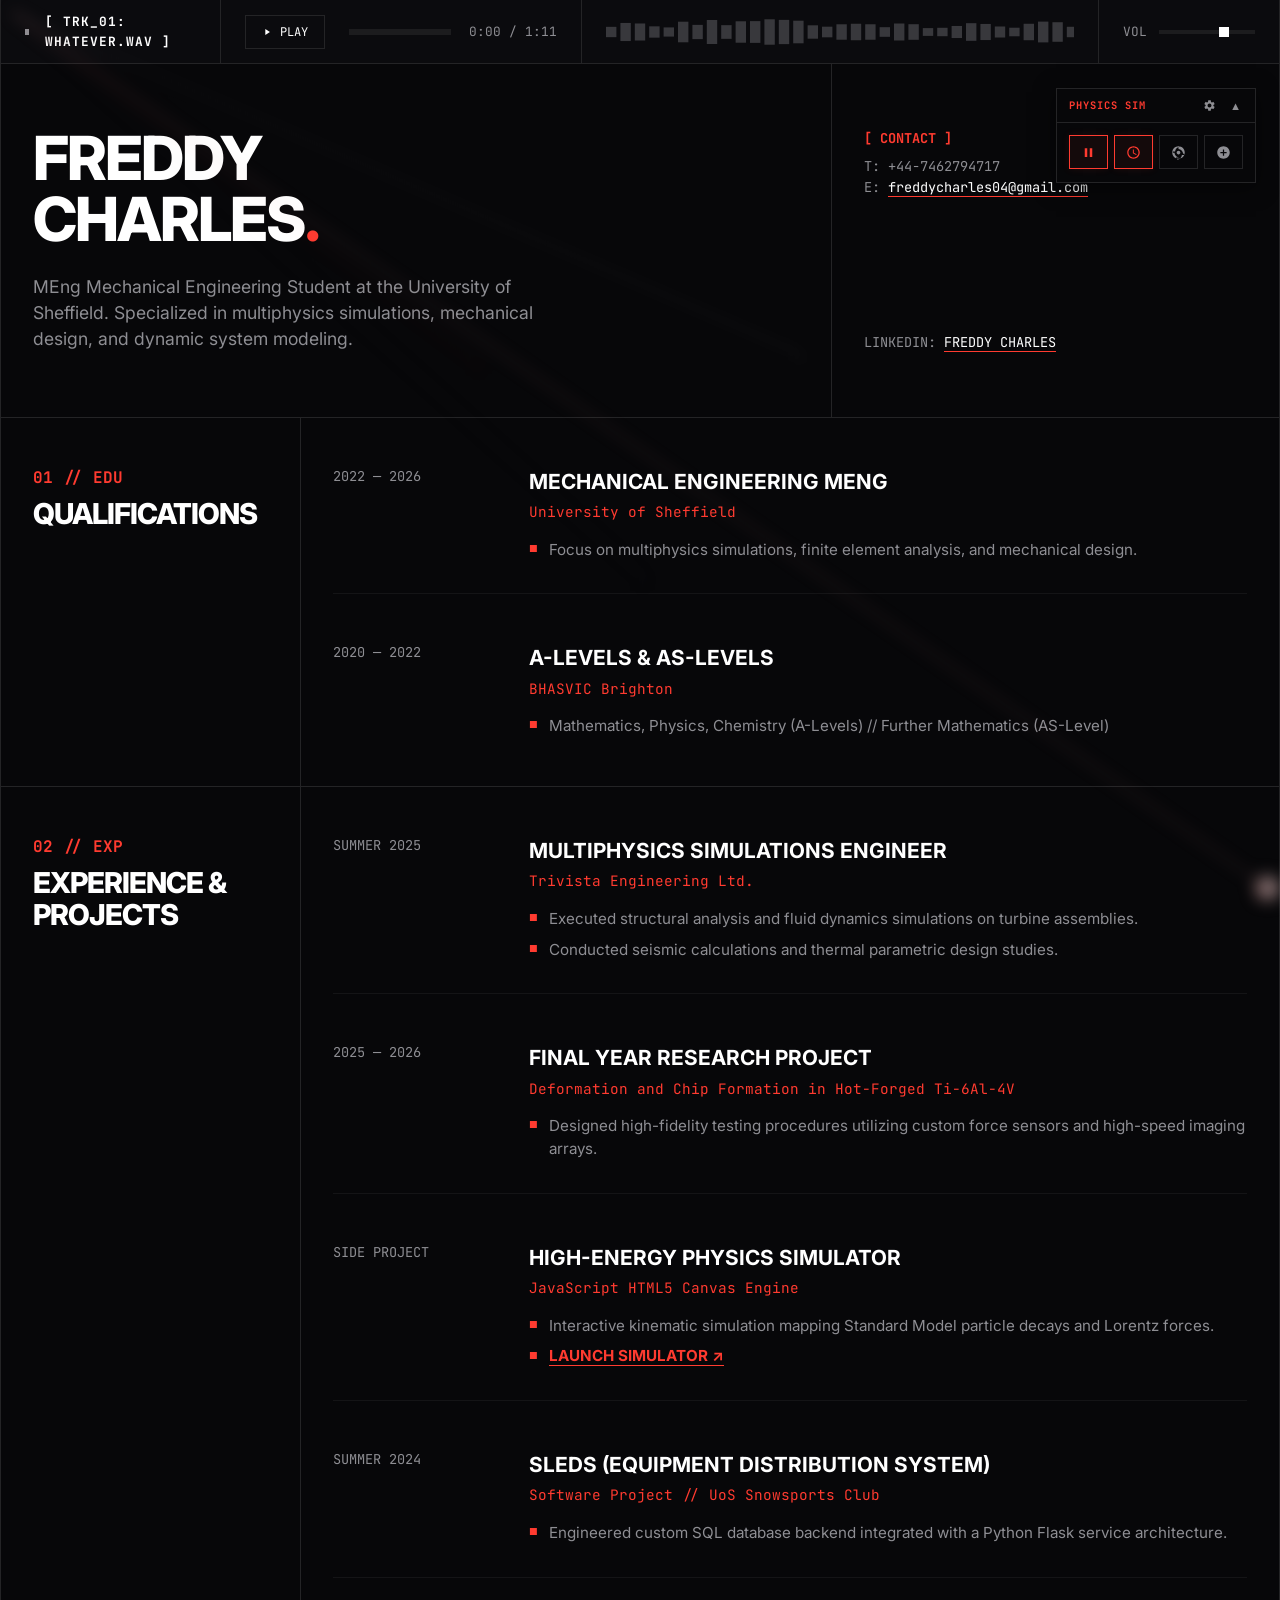
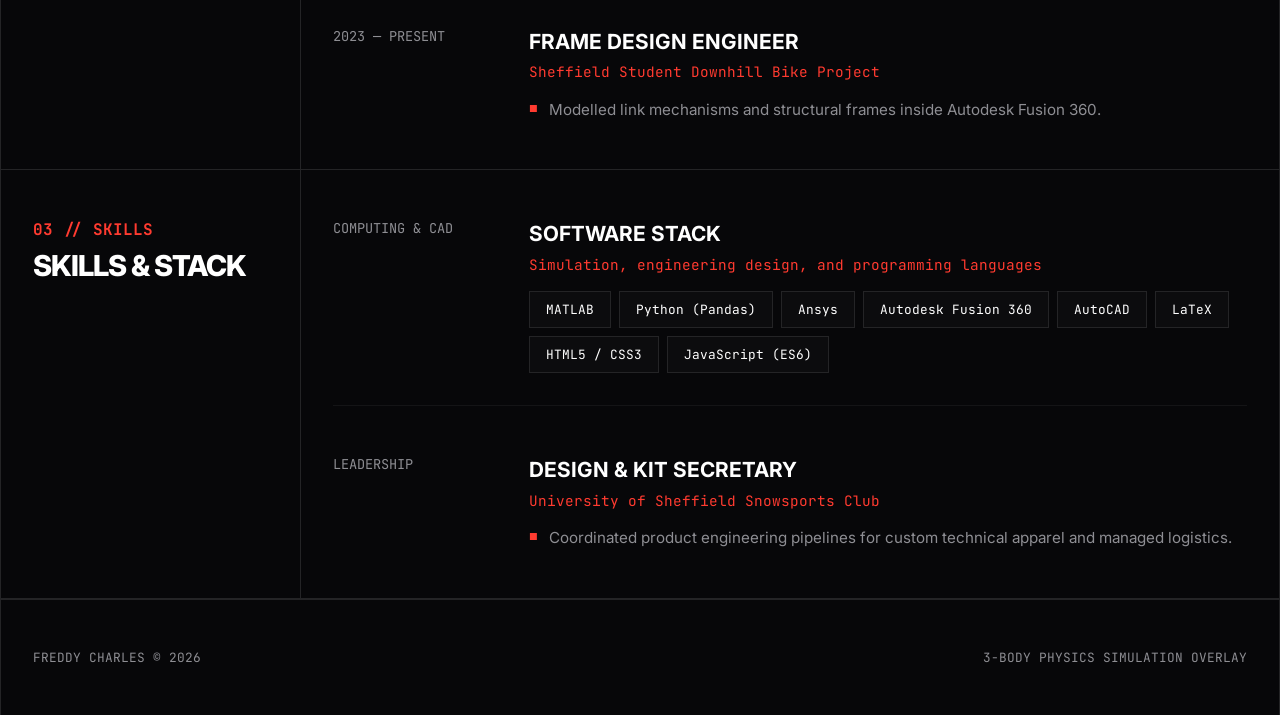
==== commit a98f9ebd: "Link external stylesheet and clean up inline styles Moved styles from inline to a separate styleshee" ====
--- a/index.html
+++ b/index.html
@@ -6,686 +6,8 @@
     <title>FREDDY CHARLES // MEng MECHANICAL ENGINEERING</title>
     <!-- Fonts -->
     <link href="https://fonts.googleapis.com/css2?family=Inter:wght@300;400;700;800&family=JetBrains+Mono:wght@300;400;700&display=swap" rel="stylesheet">
-    
-    <style>
-        /* --- DESIGN SYSTEM TOKENS --- */
-        :root {
-            --bg-color: #08080a;
-            --text-primary: #ffffff;
-            --text-secondary: #8e8e93;
-            --swiss-red: #ff3b30;
-            --border-color: #242426;
-            --font-sans: 'Inter', -apple-system, sans-serif;
-            --font-mono: 'JetBrains Mono', monospace;
-        }
-
-        /* --- BASE RESET --- */
-        * {
-            box-sizing: border-box;
-            margin: 0;
-            padding: 0;
-            border-radius: 0 !important; /* Enforce rigid Swiss edges */
-        }
-
-        body {
-            background-color: var(--bg-color);
-            color: var(--text-primary);
-            font-family: var(--font-sans);
-            line-height: 1.5;
-            overflow-x: hidden;
-        }
-
-        /* --- PHYSICS INTERACTIVE OVERLAY --- */
-        #canvas-container {
-            position: fixed;
-            top: 0;
-            left: 0;
-            width: 100vw;
-            height: 100vh;
-            z-index: 100; /* overlaying text content */
-            pointer-events: none; /* allows clicking/selecting text beneath by default */
-            transition: pointer-events 0.2s ease;
-        }
-
-        /* Scoped specifically to physics canvas so visualizer isn't affected */
-        #three-body-canvas {
-            display: block;
-            width: 100%;
-            height: 100%;
-            transition: filter 0.5s cubic-bezier(0.4, 0, 0.2, 1);
-        }
-
-        #three-body-canvas.blurred {
-            filter: blur(8px);
-        }
-
-        /* --- HIGH-FIDELITY COMPACT SIM CONTROL PANEL --- */
-        .sim-control-panel {
-            position: fixed;
-            top: 5.5rem;
-            right: 1.5rem;
-            z-index: 200;
-            background: rgba(8, 8, 10, 0.95);
-            border: 1px solid var(--border-color);
-            width: 200px; /* Reduced further for tight spacing */
-            font-family: var(--font-mono);
-            backdrop-filter: blur(8px);
-            -webkit-backdrop-filter: blur(8px);
-            display: flex;
-            flex-direction: column;
-            box-shadow: 0 4px 20px rgba(0, 0, 0, 0.5);
-        }
-
-        .sim-panel-header {
-            display: flex;
-            justify-content: space-between;
-            align-items: center;
-            padding: 0.5rem 0.75rem;
-            border-bottom: 1px solid var(--border-color);
-            user-select: none;
-        }
-
-        .panel-title {
-            font-size: 0.65rem;
-            color: var(--swiss-red);
-            text-transform: uppercase;
-            letter-spacing: 1px;
-            font-weight: 700;
-        }
-
-        .header-actions {
-            display: flex;
-            gap: 0.6rem;
-            align-items: center;
-        }
-
-        .header-icon-btn {
-            background: transparent;
-            border: none;
-            color: var(--text-secondary);
-            cursor: pointer;
-            padding: 2px;
-            display: flex;
-            align-items: center;
-            justify-content: center;
-            outline: none;
-            transition: color 0.2s cubic-bezier(0.16, 1, 0.3, 1);
-        }
-
-        .header-icon-btn:hover {
-            color: var(--swiss-red);
-        }
-
-        /* Rotating gear transform */
-        .header-icon-btn svg {
-            width: 13px;
-            height: 13px;
-            fill: currentColor;
-            transition: transform 0.35s cubic-bezier(0.16, 1, 0.3, 1);
-        }
-
-        .header-icon-btn.active-state svg {
-            transform: rotate(60deg);
-            color: var(--swiss-red);
-        }
-
-        /* Rotating Collapse arrow */
-        #collapse-arrow {
-            display: inline-block;
-            font-size: 0.7rem;
-            transition: transform 0.35s cubic-bezier(0.16, 1, 0.3, 1);
-        }
-
-        /* Collapsible Smooth content animations */
-        .sim-panel-body {
-            max-height: 400px;
-            overflow: hidden;
-            display: flex;
-            flex-direction: column;
-            padding: 0.75rem;
-            transition: max-height 0.4s cubic-bezier(0.16, 1, 0.3, 1), opacity 0.3s ease, padding 0.4s ease;
-            opacity: 1;
-        }
-
-        .sim-panel-body.collapsed {
-            max-height: 0;
-            padding-top: 0;
-            padding-bottom: 0;
-            opacity: 0;
-            border-top-color: transparent;
-        }
-
-        /* Horizontal 4-Button Grid Layout */
-        .control-row {
-            display: grid;
-            grid-template-columns: repeat(4, 1fr);
-            gap: 0.35rem;
-        }
-
-        .sim-control-btn {
-            background: rgba(8, 8, 10, 0.5);
-            border: 1px solid var(--border-color);
-            color: var(--text-secondary);
-            height: 34px;
-            display: flex;
-            align-items: center;
-            justify-content: center;
-            cursor: pointer;
-            transition: all 0.25s cubic-bezier(0.16, 1, 0.3, 1);
-            outline: none;
-        }
-
-        .sim-control-btn svg {
-            width: 15px;
-            height: 15px;
-            fill: currentColor;
-            transition: transform 0.25s cubic-bezier(0.16, 1, 0.3, 1);
-        }
-
-        .sim-control-btn:hover {
-            border-color: var(--swiss-red);
-            color: var(--swiss-red);
-            background: rgba(255, 59, 48, 0.05);
-        }
-
-        .sim-control-btn:hover svg {
-            transform: scale(1.1);
-        }
-
-        .sim-control-btn.active-state {
-            border-color: var(--swiss-red);
-            color: var(--swiss-red);
-            background: rgba(255, 59, 48, 0.05);
-            box-shadow: 0 0 8px rgba(255, 59, 48, 0.1);
-        }
-
-        /* --- PARAMETERS EXPANSION SLIDER DRAWER --- */
-        .sim-settings-drawer {
-            max-height: 0;
-            overflow: hidden;
-            display: flex;
-            flex-direction: column;
-            gap: 0.6rem;
-            border-top: 1px solid transparent;
-            opacity: 0;
-            transition: max-height 0.4s cubic-bezier(0.16, 1, 0.3, 1), opacity 0.3s ease, margin 0.4s ease, padding 0.4s ease;
-        }
-
-        .sim-settings-drawer.open {
-            max-height: 380px; /* Expanded to house the body count slider */
-            opacity: 1;
-            margin-top: 0.5rem;
-            padding-top: 0.75rem;
-            border-top-color: var(--border-color);
-        }
-
-        .sim-param-group {
-            display: flex;
-            flex-direction: column;
-            gap: 0.2rem;
-        }
-
-        .sim-param-label {
-            font-size: 0.6rem;
-            color: var(--text-secondary);
-            display: flex;
-            justify-content: space-between;
-            text-transform: uppercase;
-            transition: color 0.15s ease;
-        }
-
-        .sim-slider {
-            -webkit-appearance: none;
-            width: 100%;
-            height: 2px;
-            background: var(--border-color);
-            outline: none;
-            cursor: pointer;
-        }
-
-        .sim-slider::-webkit-slider-thumb {
-            -webkit-appearance: none;
-            appearance: none;
-            width: 8px;
-            height: 12px;
-            background: var(--text-primary);
-            border: 1px solid var(--border-color);
-            transition: background 0.15s;
-        }
-
-        .sim-slider::-webkit-slider-thumb:hover {
-            background: var(--swiss-red);
-        }
-
-        /* --- AUDIO PLAYER BANNER STRIP --- */
-        .audio-strip {
-            display: flex;
-            flex-direction: column;
-            border-bottom: 1px solid var(--border-color);
-            background: rgba(12, 12, 15, 0.95);
-            font-family: var(--font-mono);
-            font-size: 0.8rem;
-            position: relative;
-            z-index: 150;
-        }
-
-        @media (min-width: 992px) {
-            .audio-strip {
-                flex-direction: row;
-                height: 64px;
-            }
-        }
-
-        .audio-section {
-            display: flex;
-            align-items: center;
-            border-bottom: 1px solid var(--border-color);
-            padding: 0.75rem 1.5rem;
-        }
-
-        @media (min-width: 992px) {
-            .audio-section {
-                border-bottom: none;
-                border-right: 1px solid var(--border-color);
-                padding: 0 1.5rem;
-            }
-        }
-
-        .audio-meta {
-            flex: 1;
-            min-width: 220px;
-            display: flex;
-            gap: 1rem;
-            align-items: center;
-        }
-
-        .audio-signal-light {
-            width: 6px;
-            height: 6px;
-            background-color: var(--swiss-red);
-            display: inline-block;
-            box-shadow: 0 0 6px var(--swiss-red);
-        }
-
-        .audio-signal-light.paused {
-            background-color: var(--text-secondary);
-            box-shadow: none;
-        }
-
-        .audio-title-text {
-            color: var(--text-primary);
-            text-transform: uppercase;
-            font-weight: 700;
-            letter-spacing: 1px;
-        }
-
-        .audio-controls {
-            flex: 2;
-            display: flex;
-            gap: 1.5rem;
-            align-items: center;
-            min-width: 280px;
-        }
-
-        .audio-btn {
-            background: transparent;
-            border: 1px solid var(--border-color);
-            color: var(--text-primary);
-            cursor: pointer;
-            padding: 0.5rem 1rem;
-            text-transform: uppercase;
-            font-family: var(--font-mono);
-            font-size: 0.75rem;
-            transition: all 0.2s ease;
-            display: flex;
-            align-items: center;
-            gap: 0.5rem;
-        }
-
-        .audio-btn:hover {
-            border-color: var(--swiss-red);
-            color: var(--swiss-red);
-            background: rgba(255, 59, 48, 0.05);
-        }
-
-        .audio-progress-container {
-            flex: 1;
-            display: flex;
-            align-items: center;
-            gap: 1rem;
-        }
-
-        .audio-timeline {
-            flex: 1;
-            height: 6px;
-            background: #1c1c1e;
-            cursor: pointer;
-            position: relative;
-        }
-
-        .audio-playhead {
-            height: 100%;
-            width: 0%;
-            background: var(--swiss-red);
-            position: absolute;
-            left: 0;
-            top: 0;
-            pointer-events: none;
-        }
-
-        .audio-time {
-            color: var(--text-secondary);
-            min-width: 90px;
-            text-align: right;
-            user-select: none;
-        }
-
-        .audio-waveform-container {
-            flex: 3;
-            display: flex;
-            align-items: center;
-            height: 100%;
-            padding: 0 1.5rem;
-            min-width: 200px;
-            border-bottom: 1px solid var(--border-color);
-        }
-
-        @media (min-width: 992px) {
-            .audio-waveform-container {
-                border-bottom: none;
-                border-right: 1px solid var(--border-color);
-            }
-        }
-
-        #audio-visualizer {
-            width: 100%;
-            height: 36px;
-            display: block;
-        }
-
-        .audio-volume-container {
-            display: flex;
-            align-items: center;
-            gap: 0.75rem;
-            width: 180px;
-            padding: 0.75rem 1.5rem;
-        }
-
-        @media (min-width: 992px) {
-            .audio-volume-container {
-                padding: 0 1.5rem;
-            }
-        }
-
-        .volume-icon {
-            color: var(--text-secondary);
-        }
-
-        .volume-slider {
-            -webkit-appearance: none;
-            width: 100%;
-            height: 4px;
-            background: #1c1c1e;
-            outline: none;
-            cursor: pointer;
-        }
-
-        .volume-slider::-webkit-slider-thumb {
-            -webkit-appearance: none;
-            appearance: none;
-            width: 10px;
-            height: 10px;
-            background: var(--text-primary);
-            border-radius: 0;
-            transition: background 0.15s;
-        }
-
-        .volume-slider::-webkit-slider-thumb:hover {
-            background: var(--swiss-red);
-        }
-
-        /* --- EDITORIAL SWISS LAYOUT --- */
-        .wrapper {
-            position: relative;
-            z-index: 1;
-            display: flex;
-            flex-direction: column;
-            min-height: 100vh;
-            border-left: 1px solid var(--border-color);
-            border-right: 1px solid var(--border-color);
-            max-width: 1400px;
-            margin: 0 auto;
-            background: rgba(8, 8, 10, 0.85);
-            backdrop-filter: blur(8px);
-            -webkit-backdrop-filter: blur(8px);
-        }
-
-        header {
-            display: flex;
-            flex-wrap: wrap;
-            border-bottom: 1px solid var(--border-color);
-        }
-
-        .header-title-box {
-            flex: 2;
-            min-width: 300px;
-            padding: 4rem 2rem;
-            border-right: 1px solid var(--border-color);
-        }
-
-        .intro-text {
-            margin-top: 1.5rem;
-            color: var(--text-secondary);
-            max-width: 500px;
-            font-size: 1.1rem;
-        }
-
-        .header-meta-box {
-            flex: 1;
-            min-width: 250px;
-            padding: 4rem 2rem;
-            display: flex;
-            flex-direction: column;
-            justify-content: space-between;
-            font-family: var(--font-mono);
-            font-size: 0.85rem;
-            color: var(--text-secondary);
-        }
-
-        .contact-header {
-            color: var(--swiss-red);
-            font-weight: 700;
-            margin-bottom: 0.5rem;
-        }
-
-        h1 {
-            font-size: clamp(2rem, 5vw, 3.8rem);
-            font-weight: 800;
-            line-height: 1.0;
-            text-transform: uppercase;
-            letter-spacing: -2px;
-            color: var(--text-primary);
-        }
-
-        .accent-bullet {
-            color: var(--swiss-red);
-            font-weight: 800;
-        }
-
-        .section-grid {
-            display: flex;
-            flex-direction: column;
-            border-bottom: 1px solid var(--border-color);
-        }
-
-        @media (min-width: 768px) {
-            .section-grid {
-                flex-direction: row;
-            }
-        }
-
-        .section-sidebar {
-            flex: 1;
-            padding: 3rem 2rem;
-            border-bottom: 1px solid var(--border-color);
-            border-right: none;
-        }
-
-        @media (min-width: 768px) {
-            .section-sidebar {
-                border-right: 1px solid var(--border-color);
-                border-bottom: none;
-                max-width: 300px;
-            }
-        }
-
-        .section-num {
-            font-family: var(--font-mono);
-            font-size: 1rem;
-            color: var(--swiss-red);
-            font-weight: 700;
-            display: block;
-            margin-bottom: 0.5rem;
-        }
-
-        .section-title {
-            font-size: 1.8rem;
-            font-weight: 800;
-            text-transform: uppercase;
-            letter-spacing: -1px;
-            line-height: 1.1;
-        }
-
-        .section-content {
-            flex: 3;
-            padding: 3rem 2rem;
-            display: flex;
-            flex-direction: column;
-            gap: 3rem;
-        }
-
-        .item-row {
-            display: flex;
-            flex-direction: column;
-            gap: 1rem;
-            border-bottom: 1px solid rgba(255, 255, 255, 0.05);
-            padding-bottom: 2rem;
-        }
-
-        .item-row:last-child {
-            border-bottom: none;
-            padding-bottom: 0;
-        }
-
-        @media (min-width: 600px) {
-            .item-row {
-                flex-direction: row;
-                justify-content: space-between;
-                align-items: flex-start;
-            }
-        }
-
-        .item-meta {
-            font-family: var(--font-mono);
-            font-size: 0.85rem;
-            color: var(--text-secondary);
-            min-width: 180px;
-            margin-bottom: 0.5rem;
-        }
-
-        .item-details {
-            flex: 1;
-        }
-
-        .item-heading {
-            font-size: 1.3rem;
-            font-weight: 700;
-            margin-bottom: 0.25rem;
-            text-transform: uppercase;
-        }
-
-        .item-subheading {
-            font-family: var(--font-mono);
-            font-size: 0.9rem;
-            color: var(--swiss-red);
-            margin-bottom: 1rem;
-        }
-
-        .details-list {
-            list-style: none;
-            display: flex;
-            flex-direction: column;
-            gap: 0.5rem;
-        }
-
-        .details-list li {
-            position: relative;
-            padding-left: 1.25rem;
-            font-size: 0.95rem;
-            color: var(--text-secondary);
-        }
-
-        .details-list li::before {
-            content: "■";
-            position: absolute;
-            left: 0;
-            top: 0.2rem;
-            font-size: 0.6rem;
-            color: var(--swiss-red);
-        }
-
-        .skills-flex {
-            display: flex;
-            flex-wrap: wrap;
-            gap: 0.5rem;
-        }
-
-        .skill-tag {
-            border: 1px solid var(--border-color);
-            padding: 0.5rem 1rem;
-            font-family: var(--font-mono);
-            font-size: 0.8rem;
-            background: rgba(255, 255, 255, 0.02);
-            color: var(--text-primary);
-        }
-
-        footer {
-            border-top: 1px solid var(--border-color);
-            padding: 3rem 2rem;
-            display: flex;
-            flex-wrap: wrap;
-            justify-content: space-between;
-            font-family: var(--font-mono);
-            font-size: 0.8rem;
-            color: var(--text-secondary);
-            gap: 1.5rem;
-        }
-
-        a {
-            color: var(--text-primary);
-            text-decoration: none;
-            border-bottom: 1px solid var(--swiss-red);
-            transition: all 0.2s;
-            position: relative;
-            z-index: 101; /* interactive above canvas layer */
-        }
-
-        a:hover {
-            background-color: var(--swiss-red);
-            color: #fff;
-        }
-
-        @media (max-width: 768px) {
-            .sim-control-panel {
-                top: auto;
-                bottom: 1.5rem;
-                right: 1.5rem;
-                left: 1.5rem;
-                width: auto;
-                max-width: none;
-            }
-        }
-    </style>
+    <!-- Separate Stylesheet Link -->
+    <link rel="stylesheet" href="style.css">
 </head>
 <body>
 
@@ -1306,7 +628,7 @@
                 for (let i = 1; i < len; i++) {
                     ctx.beginPath();
                     ctx.moveTo(this.trail[i - 1].x, this.trail[i - 1].y);
-                    ctx.lineTo(this.trail[i], this.trail[i]);
+                    ctx.lineTo(this.trail[i].x, this.trail[i].y);
                     ctx.strokeStyle = this.color;
                     ctx.globalAlpha = (i / len) * this.alpha * 0.6 * opacityMultiplier;
                     ctx.lineWidth = 0.6;
--- a/style.css
+++ b/style.css
@@ -0,0 +1,677 @@
+/* --- DESIGN SYSTEM TOKENS --- */
+:root {
+    --bg-color: #08080a;
+    --text-primary: #ffffff;
+    --text-secondary: #8e8e93;
+    --swiss-red: #ff3b30;
+    --border-color: #242426;
+    --font-sans: 'Inter', -apple-system, sans-serif;
+    --font-mono: 'JetBrains Mono', monospace;
+}
+
+/* --- BASE RESET --- */
+* {
+    box-sizing: border-box;
+    margin: 0;
+    padding: 0;
+    border-radius: 0 !important; /* Enforce rigid Swiss edges */
+}
+
+body {
+    background-color: var(--bg-color);
+    color: var(--text-primary);
+    font-family: var(--font-sans);
+    line-height: 1.5;
+    overflow-x: hidden;
+}
+
+/* --- PHYSICS INTERACTIVE OVERLAY --- */
+#canvas-container {
+    position: fixed;
+    top: 0;
+    left: 0;
+    width: 100vw;
+    height: 100vh;
+    z-index: 100; /* overlaying text content */
+    pointer-events: none; /* allows clicking/selecting text beneath by default */
+    transition: pointer-events 0.2s ease;
+}
+
+/* Scoped specifically to physics canvas so visualizer isn't affected */
+#three-body-canvas {
+    display: block;
+    width: 100%;
+    height: 100%;
+    transition: filter 0.5s cubic-bezier(0.4, 0, 0.2, 1);
+}
+
+#three-body-canvas.blurred {
+    filter: blur(8px);
+}
+
+/* --- HIGH-FIDELITY COMPACT SIM CONTROL PANEL --- */
+.sim-control-panel {
+    position: fixed;
+    top: 5.5rem;
+    right: 1.5rem;
+    z-index: 200;
+    background: rgba(8, 8, 10, 0.95);
+    border: 1px solid var(--border-color);
+    width: 200px; /* Reduced further for tight spacing */
+    font-family: var(--font-mono);
+    backdrop-filter: blur(8px);
+    -webkit-backdrop-filter: blur(8px);
+    display: flex;
+    flex-direction: column;
+    box-shadow: 0 4px 20px rgba(0, 0, 0, 0.5);
+}
+
+.sim-panel-header {
+    display: flex;
+    justify-content: space-between;
+    align-items: center;
+    padding: 0.5rem 0.75rem;
+    border-bottom: 1px solid var(--border-color);
+    user-select: none;
+}
+
+.panel-title {
+    font-size: 0.65rem;
+    color: var(--swiss-red);
+    text-transform: uppercase;
+    letter-spacing: 1px;
+    font-weight: 700;
+}
+
+.header-actions {
+    display: flex;
+    gap: 0.6rem;
+    align-items: center;
+}
+
+.header-icon-btn {
+    background: transparent;
+    border: none;
+    color: var(--text-secondary);
+    cursor: pointer;
+    padding: 2px;
+    display: flex;
+    align-items: center;
+    justify-content: center;
+    outline: none;
+    transition: color 0.2s cubic-bezier(0.16, 1, 0.3, 1);
+}
+
+.header-icon-btn:hover {
+    color: var(--swiss-red);
+}
+
+/* Rotating gear transform */
+.header-icon-btn svg {
+    width: 13px;
+    height: 13px;
+    fill: currentColor;
+    transition: transform 0.35s cubic-bezier(0.16, 1, 0.3, 1);
+}
+
+.header-icon-btn.active-state svg {
+    transform: rotate(60deg);
+    color: var(--swiss-red);
+}
+
+/* Rotating Collapse arrow */
+#collapse-arrow {
+    display: inline-block;
+    font-size: 0.7rem;
+    transition: transform 0.35s cubic-bezier(0.16, 1, 0.3, 1);
+}
+
+/* Collapsible Smooth content animations */
+.sim-panel-body {
+    max-height: 400px;
+    overflow: hidden;
+    display: flex;
+    flex-direction: column;
+    padding: 0.75rem;
+    transition: max-height 0.4s cubic-bezier(0.16, 1, 0.3, 1), opacity 0.3s ease, padding 0.4s ease;
+    opacity: 1;
+}
+
+.sim-panel-body.collapsed {
+    max-height: 0;
+    padding-top: 0;
+    padding-bottom: 0;
+    opacity: 0;
+    border-top-color: transparent;
+}
+
+/* Horizontal 4-Button Grid Layout */
+.control-row {
+    display: grid;
+    grid-template-columns: repeat(4, 1fr);
+    gap: 0.35rem;
+}
+
+.sim-control-btn {
+    background: rgba(8, 8, 10, 0.5);
+    border: 1px solid var(--border-color);
+    color: var(--text-secondary);
+    height: 34px;
+    display: flex;
+    align-items: center;
+    justify-content: center;
+    cursor: pointer;
+    transition: all 0.25s cubic-bezier(0.16, 1, 0.3, 1);
+    outline: none;
+}
+
+.sim-control-btn svg {
+    width: 15px;
+    height: 15px;
+    fill: currentColor;
+    transition: transform 0.25s cubic-bezier(0.16, 1, 0.3, 1);
+}
+
+.sim-control-btn:hover {
+    border-color: var(--swiss-red);
+    color: var(--swiss-red);
+    background: rgba(255, 59, 48, 0.05);
+}
+
+.sim-control-btn:hover svg {
+    transform: scale(1.1);
+}
+
+.sim-control-btn.active-state {
+    border-color: var(--swiss-red);
+    color: var(--swiss-red);
+    background: rgba(255, 59, 48, 0.05);
+    box-shadow: 0 0 8px rgba(255, 59, 48, 0.1);
+}
+
+/* --- PARAMETERS EXPANSION SLIDER DRAWER --- */
+.sim-settings-drawer {
+    max-height: 0;
+    overflow: hidden;
+    display: flex;
+    flex-direction: column;
+    gap: 0.6rem;
+    border-top: 1px solid transparent;
+    opacity: 0;
+    transition: max-height 0.4s cubic-bezier(0.16, 1, 0.3, 1), opacity 0.3s ease, margin 0.4s ease, padding 0.4s ease;
+}
+
+.sim-settings-drawer.open {
+    max-height: 380px; /* Expanded to house the body count slider */
+    opacity: 1;
+    margin-top: 0.5rem;
+    padding-top: 0.75rem;
+    border-top-color: var(--border-color);
+}
+
+.sim-param-group {
+    display: flex;
+    flex-direction: column;
+    gap: 0.2rem;
+}
+
+.sim-param-label {
+    font-size: 0.6rem;
+    color: var(--text-secondary);
+    display: flex;
+    justify-content: space-between;
+    text-transform: uppercase;
+    transition: color 0.15s ease;
+}
+
+.sim-slider {
+    -webkit-appearance: none;
+    width: 100%;
+    height: 2px;
+    background: var(--border-color);
+    outline: none;
+    cursor: pointer;
+}
+
+.sim-slider::-webkit-slider-thumb {
+    -webkit-appearance: none;
+    appearance: none;
+    width: 8px;
+    height: 12px;
+    background: var(--text-primary);
+    border: 1px solid var(--border-color);
+    transition: background 0.15s;
+}
+
+.sim-slider::-webkit-slider-thumb:hover {
+    background: var(--swiss-red);
+}
+
+/* --- AUDIO PLAYER BANNER STRIP --- */
+.audio-strip {
+    display: flex;
+    flex-direction: column;
+    border-bottom: 1px solid var(--border-color);
+    background: rgba(12, 12, 15, 0.95);
+    font-family: var(--font-mono);
+    font-size: 0.8rem;
+    position: relative;
+    z-index: 150;
+}
+
+@media (min-width: 992px) {
+    .audio-strip {
+        flex-direction: row;
+        height: 64px;
+    }
+}
+
+.audio-section {
+    display: flex;
+    align-items: center;
+    border-bottom: 1px solid var(--border-color);
+    padding: 0.75rem 1.5rem;
+}
+
+@media (min-width: 992px) {
+    .audio-section {
+        border-bottom: none;
+        border-right: 1px solid var(--border-color);
+        padding: 0 1.5rem;
+    }
+}
+
+.audio-meta {
+    flex: 1;
+    min-width: 220px;
+    display: flex;
+    gap: 1rem;
+    align-items: center;
+}
+
+.audio-signal-light {
+    width: 6px;
+    height: 6px;
+    background-color: var(--swiss-red);
+    display: inline-block;
+    box-shadow: 0 0 6px var(--swiss-red);
+}
+
+.audio-signal-light.paused {
+    background-color: var(--text-secondary);
+    box-shadow: none;
+}
+
+.audio-title-text {
+    color: var(--text-primary);
+    text-transform: uppercase;
+    font-weight: 700;
+    letter-spacing: 1px;
+}
+
+.audio-controls {
+    flex: 2;
+    display: flex;
+    gap: 1.5rem;
+    align-items: center;
+    min-width: 280px;
+}
+
+.audio-btn {
+    background: transparent;
+    border: 1px solid var(--border-color);
+    color: var(--text-primary);
+    cursor: pointer;
+    padding: 0.5rem 1rem;
+    text-transform: uppercase;
+    font-family: var(--font-mono);
+    font-size: 0.75rem;
+    transition: all 0.2s ease;
+    display: flex;
+    align-items: center;
+    gap: 0.5rem;
+}
+
+.audio-btn:hover {
+    border-color: var(--swiss-red);
+    color: var(--swiss-red);
+    background: rgba(255, 59, 48, 0.05);
+}
+
+.audio-progress-container {
+    flex: 1;
+    display: flex;
+    align-items: center;
+    gap: 1rem;
+}
+
+.audio-timeline {
+    flex: 1;
+    height: 6px;
+    background: #1c1c1e;
+    cursor: pointer;
+    position: relative;
+}
+
+.audio-playhead {
+    height: 100%;
+    width: 0%;
+    background: var(--swiss-red);
+    position: absolute;
+    left: 0;
+    top: 0;
+    pointer-events: none;
+}
+
+.audio-time {
+    color: var(--text-secondary);
+    min-width: 90px;
+    text-align: right;
+    user-select: none;
+}
+
+.audio-waveform-container {
+    flex: 3;
+    display: flex;
+    align-items: center;
+    height: 100%;
+    padding: 0 1.5rem;
+    min-width: 200px;
+    border-bottom: 1px solid var(--border-color);
+}
+
+@media (min-width: 992px) {
+    .audio-waveform-container {
+        border-bottom: none;
+        border-right: 1px solid var(--border-color);
+    }
+}
+
+#audio-visualizer {
+    width: 100%;
+    height: 36px;
+    display: block;
+}
+
+.audio-volume-container {
+    display: flex;
+    align-items: center;
+    gap: 0.75rem;
+    width: 180px;
+    padding: 0.75rem 1.5rem;
+}
+
+@media (min-width: 992px) {
+    .audio-volume-container {
+        padding: 0 1.5rem;
+    }
+}
+
+.volume-icon {
+    color: var(--text-secondary);
+}
+
+.volume-slider {
+    -webkit-appearance: none;
+    width: 100%;
+    height: 4px;
+    background: #1c1c1e;
+    outline: none;
+    cursor: pointer;
+}
+
+.volume-slider::-webkit-slider-thumb {
+    -webkit-appearance: none;
+    appearance: none;
+    width: 10px;
+    height: 10px;
+    background: var(--text-primary);
+    border-radius: 0;
+    transition: background 0.15s;
+}
+
+.volume-slider::-webkit-slider-thumb:hover {
+    background: var(--swiss-red);
+}
+
+/* --- EDITORIAL SWISS LAYOUT --- */
+.wrapper {
+    position: relative;
+    z-index: 1;
+    display: flex;
+    flex-direction: column;
+    min-height: 100vh;
+    border-left: 1px solid var(--border-color);
+    border-right: 1px solid var(--border-color);
+    max-width: 1400px;
+    margin: 0 auto;
+    background: rgba(8, 8, 10, 0.85);
+    backdrop-filter: blur(8px);
+    -webkit-backdrop-filter: blur(8px);
+}
+
+header {
+    display: flex;
+    flex-wrap: wrap;
+    border-bottom: 1px solid var(--border-color);
+}
+
+.header-title-box {
+    flex: 2;
+    min-width: 300px;
+    padding: 4rem 2rem;
+    border-right: 1px solid var(--border-color);
+}
+
+.intro-text {
+    margin-top: 1.5rem;
+    color: var(--text-secondary);
+    max-width: 500px;
+    font-size: 1.1rem;
+}
+
+.header-meta-box {
+    flex: 1;
+    min-width: 250px;
+    padding: 4rem 2rem;
+    display: flex;
+    flex-direction: column;
+    justify-content: space-between;
+    font-family: var(--font-mono);
+    font-size: 0.85rem;
+    color: var(--text-secondary);
+}
+
+.contact-header {
+    color: var(--swiss-red);
+    font-weight: 700;
+    margin-bottom: 0.5rem;
+}
+
+h1 {
+    font-size: clamp(2rem, 5vw, 3.8rem);
+    font-weight: 800;
+    line-height: 1.0;
+    text-transform: uppercase;
+    letter-spacing: -2px;
+    color: var(--text-primary);
+}
+
+.accent-bullet {
+    color: var(--swiss-red);
+    font-weight: 800;
+}
+
+.section-grid {
+    display: flex;
+    flex-direction: column;
+    border-bottom: 1px solid var(--border-color);
+}
+
+@media (min-width: 768px) {
+    .section-grid {
+        flex-direction: row;
+    }
+}
+
+.section-sidebar {
+    flex: 1;
+    padding: 3rem 2rem;
+    border-bottom: 1px solid var(--border-color);
+    border-right: none;
+}
+
+@media (min-width: 768px) {
+    .section-sidebar {
+        border-right: 1px solid var(--border-color);
+        border-bottom: none;
+        max-width: 300px;
+    }
+}
+
+.section-num {
+    font-family: var(--font-mono);
+    font-size: 1rem;
+    color: var(--swiss-red);
+    font-weight: 700;
+    display: block;
+    margin-bottom: 0.5rem;
+}
+
+.section-title {
+    font-size: 1.8rem;
+    font-weight: 800;
+    text-transform: uppercase;
+    letter-spacing: -1px;
+    line-height: 1.1;
+}
+
+.section-content {
+    flex: 3;
+    padding: 3rem 2rem;
+    display: flex;
+    flex-direction: column;
+    gap: 3rem;
+}
+
+.item-row {
+    display: flex;
+    flex-direction: column;
+    gap: 1rem;
+    border-bottom: 1px solid rgba(255, 255, 255, 0.05);
+    padding-bottom: 2rem;
+}
+
+.item-row:last-child {
+    border-bottom: none;
+    padding-bottom: 0;
+}
+
+@media (min-width: 600px) {
+    .item-row {
+        flex-direction: row;
+        justify-content: space-between;
+        align-items: flex-start;
+    }
+}
+
+.item-meta {
+    font-family: var(--font-mono);
+    font-size: 0.85rem;
+    color: var(--text-secondary);
+    min-width: 180px;
+    margin-bottom: 0.5rem;
+}
+
+.item-details {
+    flex: 1;
+}
+
+.item-heading {
+    font-size: 1.3rem;
+    font-weight: 700;
+    margin-bottom: 0.25rem;
+    text-transform: uppercase;
+}
+
+.item-subheading {
+    font-family: var(--font-mono);
+    font-size: 0.9rem;
+    color: var(--swiss-red);
+    margin-bottom: 1rem;
+}
+
+.details-list {
+    list-style: none;
+    display: flex;
+    flex-direction: column;
+    gap: 0.5rem;
+}
+
+.details-list li {
+    position: relative;
+    padding-left: 1.25rem;
+    font-size: 0.95rem;
+    color: var(--text-secondary);
+}
+
+.details-list li::before {
+    content: "■";
+    position: absolute;
+    left: 0;
+    top: 0.2rem;
+    font-size: 0.6rem;
+    color: var(--swiss-red);
+}
+
+.skills-flex {
+    display: flex;
+    flex-wrap: wrap;
+    gap: 0.5rem;
+}
+
+.skill-tag {
+    border: 1px solid var(--border-color);
+    padding: 0.5rem 1rem;
+    font-family: var(--font-mono);
+    font-size: 0.8rem;
+    background: rgba(255, 255, 255, 0.02);
+    color: var(--text-primary);
+}
+
+footer {
+    border-top: 1px solid var(--border-color);
+    padding: 3rem 2rem;
+    display: flex;
+    flex-wrap: wrap;
+    justify-content: space-between;
+    font-family: var(--font-mono);
+    font-size: 0.8rem;
+    color: var(--text-secondary);
+    gap: 1.5rem;
+}
+
+a {
+    color: var(--text-primary);
+    text-decoration: none;
+    border-bottom: 1px solid var(--swiss-red);
+    transition: all 0.2s;
+    position: relative;
+    z-index: 101; /* interactive above canvas layer */
+}
+
+a:hover {
+    background-color: var(--swiss-red);
+    color: #fff;
+}
+
+@media (max-width: 768px) {
+    .sim-control-panel {
+        top: auto;
+        bottom: 1.5rem;
+        right: 1.5rem;
+        left: 1.5rem;
+        width: auto;
+        max-width: none;
+    }
+}
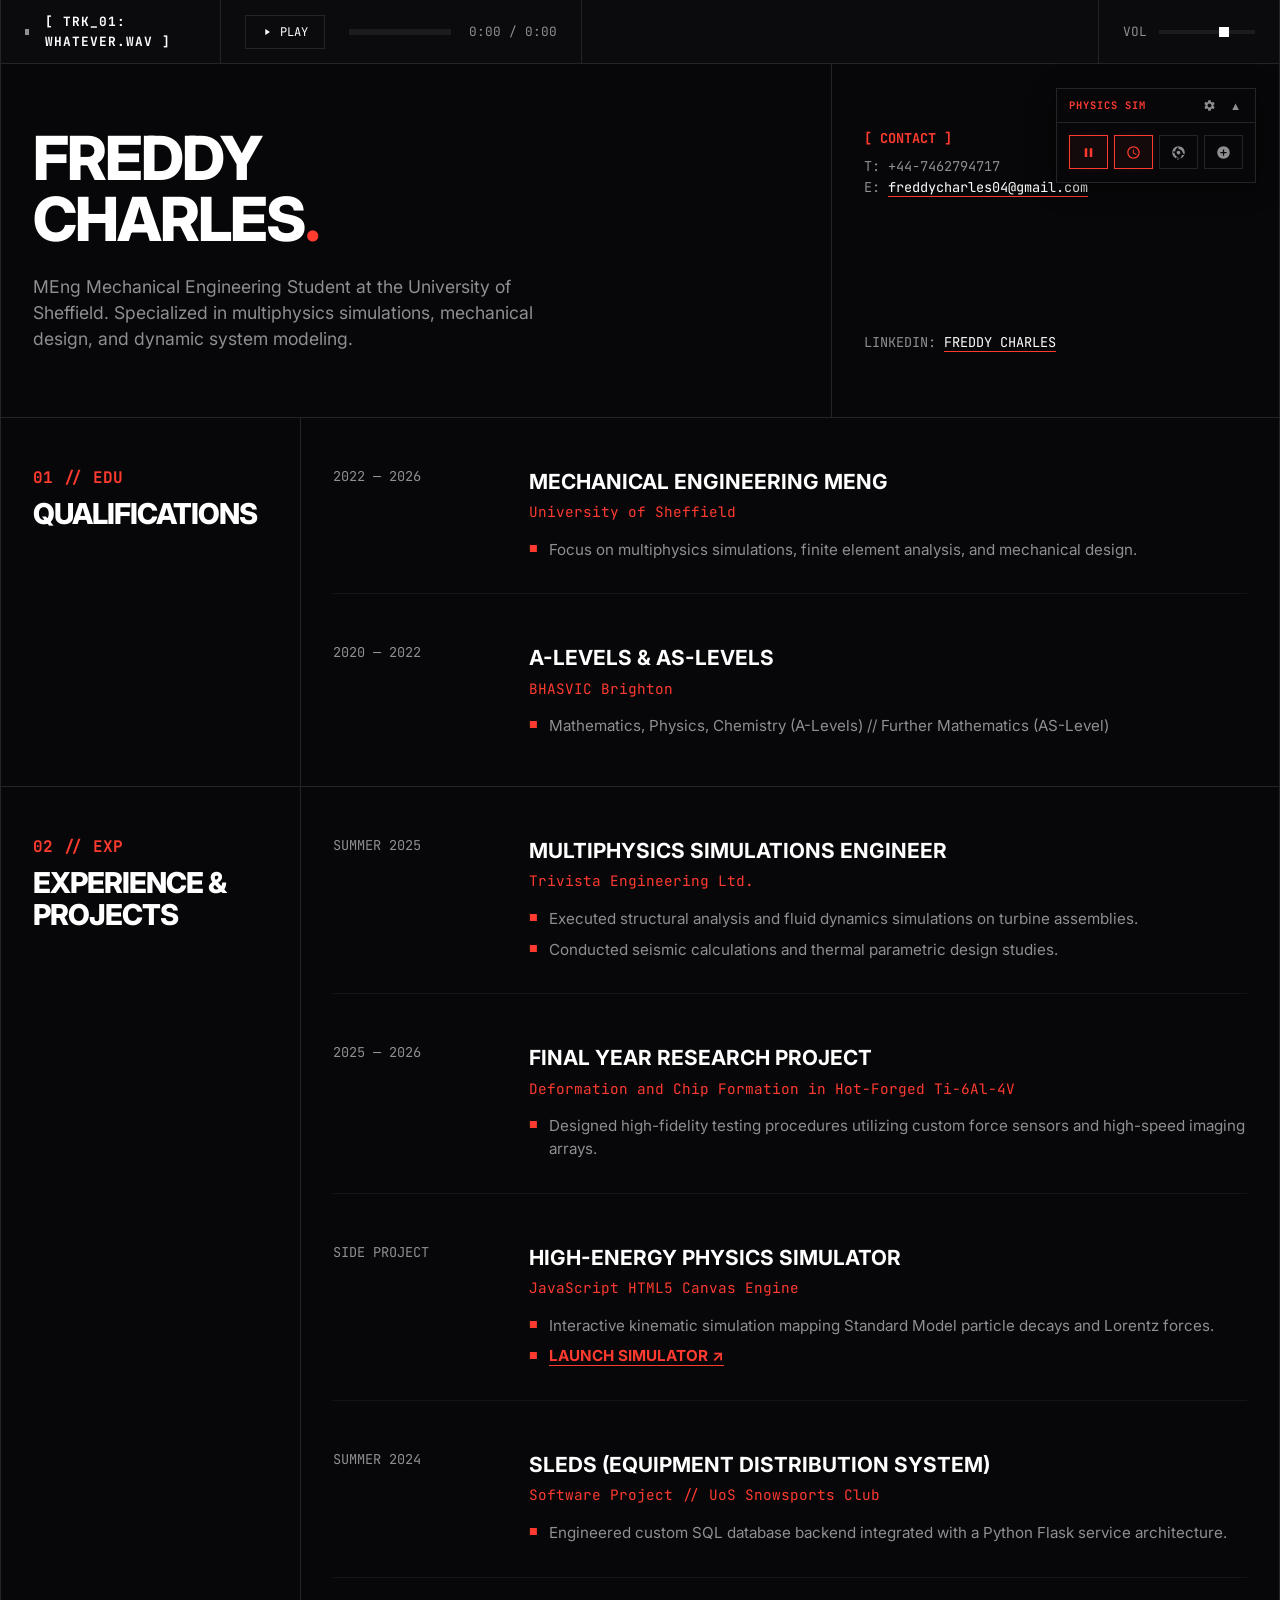
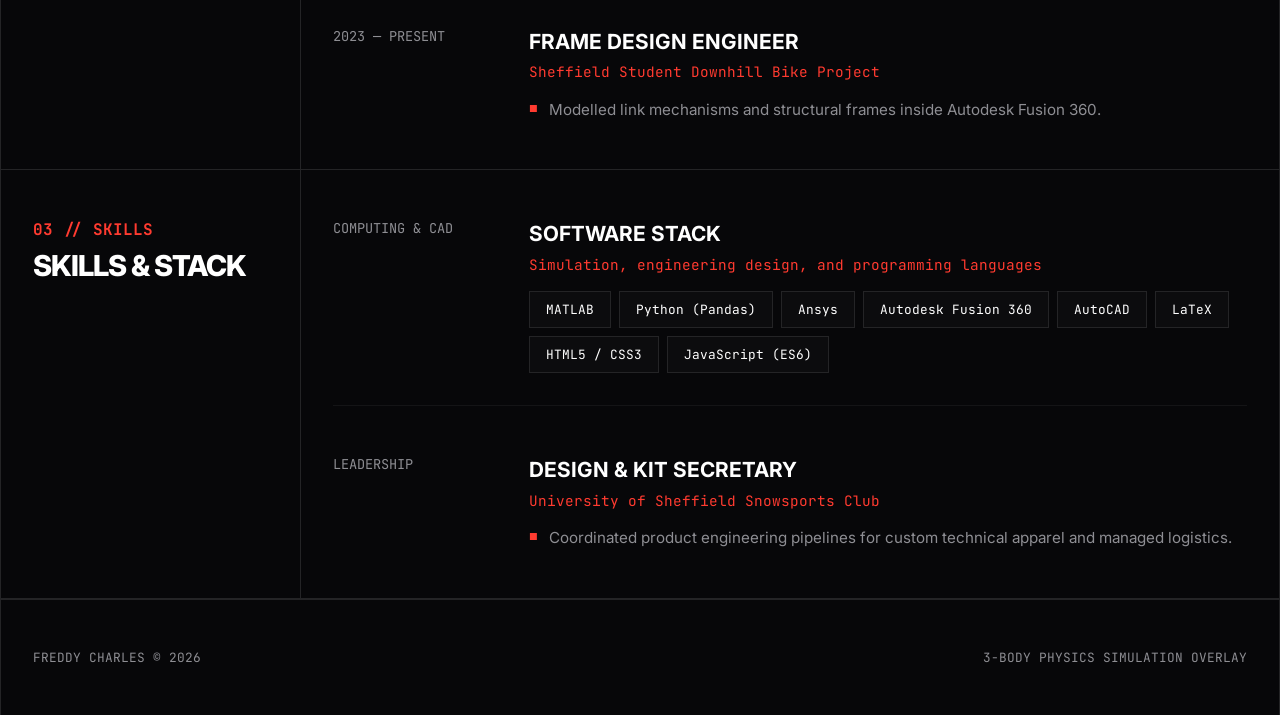
==== commit 36cf2c82: "Refactor to use external physics engine script Replaced inline 3-Body Physics Engine script with ext" ====
--- a/index.html
+++ b/index.html
@@ -294,940 +294,7 @@
         </footer>
     </div>
 
-    <!-- 3-Body Problem Physics Engine Script -->
-    <script>
-        // Cache canvas and context elements first to prevent scope initialization issues
-        const canvas = document.getElementById('three-body-canvas');
-        const ctx = canvas.getContext('2d');
-
-        // =========================================================================
-        // 1. GLOBAL SETTINGS & CONFIGURATIONS
-        // =========================================================================
-        const CONFIG = {
-            G: 375,                         // Gravitational constant (375 / 3)
-            springK: 0.00002 / 3,           // Centrifugal system bounding spring pull
-            softening: 450,                 // Zero distance singularity shield
-            repulseRadius: 140,             // Cursor influence field
-            repulseStrength: 0.01,          // Cursor deflection multiplier
-            bounceElasticity: 0.85,         // Boundary collision momentum retention
-            numParticles: 30,               // Default cosmic background dust particles
-            drag: 0.993,                    // Ambient atmospheric drag
-            dtSlow: 0.5,                    // Step scalar for Slow-Mo active state
-            
-            // Repulsion system settings (Standard Model / Potential Barrier)
-            strongRepulsionThreshold: 75,   // Expanded boundary to allow gentle initial interaction
-            strongRepulsionStrength: 60,    // Softened constant (180 / 3)
-            proximityChargeRate: 0.001,     // Slower speed of charge build-up when close (0.003 / 3)
-            proximityDischargeRate: 0.0017, // Slower dissipation rate of charge once separated (0.005 / 3)
-
-            // Adaptive tier variables configured on execution
-            maxBodies: 150,                 // Elevated baseline headroom (will self-cap dynamically on slowdown)
-            planetRadius: 8.0,              // Dynamic base body size scale factor
-            maxTrailLength: 120,            // Limit trail length based on computing budget
-            deviceTier: "MEDIUM"            // Client performance bucket
-        };
-
-        // =========================================================================
-        // 2. SIMULATION STATE REGISTRY
-        // =========================================================================
-        let width = canvas.width = window.innerWidth;
-        let height = canvas.height = window.innerHeight;
-
-        const STATE = {
-            isSimRunning: true,             // Toggled via Play/Pause button
-            isDimSlowMode: true,            // DEFAULTED TO TRUE: Dim & Blurred Mode on start
-            isSpawnModeActive: false,       // Custom interactive direct click-to-spawn state
-            lastScrollY: window.scrollY,    // Cached window position to calculate scroll delta
-            mouse: { 
-                x: -1000, 
-                y: -1000, 
-                active: false 
-            },
-            
-            // Charge values tracked dynamically between bodies to enforce local potential barriers
-            proximityCharge: {}
-        };
-
-        // =========================================================================
-        // 3. UI ELEMENT SELECTORS & BINDINGS
-        // =========================================================================
-        const UI = {
-            // Collapsible structural hooks
-            mainSimPanel: document.getElementById('main-sim-panel'),
-            panelCollapseBtn: document.getElementById('toggle-panel-collapse'),
-            panelSettingsBtn: document.getElementById('toggle-panel-settings'),
-            panelBody: document.getElementById('sim-panel-body'),
-            settingsDrawer: document.getElementById('sim-settings-drawer'),
-            collapseArrow: document.getElementById('collapse-arrow'),
-
-            // Simulation interactives
-            toggleSimBtn: document.getElementById('toggle-sim-btn'),
-            toggleDimBtn: document.getElementById('toggle-dim-btn'),
-            addBodyBtn: document.getElementById('add-body-btn'),
-            toggleSpawnBtn: document.getElementById('toggle-spawn-btn'),
-            resetSimBtn: document.getElementById('reset-sim-btn'),
-
-            // Sliders & value labels
-            sliderBodyCount: document.getElementById('slider-body-count'),
-            valBodyCount: document.getElementById('val-body-count'),
-            labelBodyCount: document.getElementById('label-body-count'),
-            sliderGravity: document.getElementById('slider-gravity'),
-            valGravity: document.getElementById('val-gravity'),
-            sliderDrag: document.getElementById('slider-drag'),
-            valDrag: document.getElementById('val-drag'),
-            sliderRepelRange: document.getElementById('slider-repel-range'),
-            valRepelRange: document.getElementById('val-repel-range'),
-            sliderRepelForce: document.getElementById('slider-repel-force'),
-            valRepelForce: document.getElementById('val-repel-force')
-        };
-
-        // =========================================================================
-        // 4. DEVICE PROFILE & PERFORMANCE OPTIMIZATION
-        // =========================================================================
-        function optimizeForDevice() {
-            let score = 0;
-            
-            // 1. Thread concurrency check
-            if (navigator.hardwareConcurrency) {
-                score += navigator.hardwareConcurrency; // Add core count to baseline
-            } else {
-                score += 4;
-            }
-            
-            // 2. System memory profiling
-            if (navigator.deviceMemory) {
-                score += navigator.deviceMemory; 
-            } else {
-                score += 4;
-            }
-            
-            // 3. Form factor validation
-            const isMobile = /Android|webOS|iPhone|iPad|iPod|BlackBerry|IEMobile|Opera Mini/i.test(navigator.userAgent);
-            if (isMobile) {
-                score -= 6; // Deduct score to reflect tighter GPU/thermal limit budgets
-            }
-            
-            // Assign responsive physics configuration tier
-            if (score >= 12) {
-                CONFIG.deviceTier = "HIGH";
-                CONFIG.numParticles = 45;
-                CONFIG.planetRadius = 9.0;
-                CONFIG.maxTrailLength = 180;
-                CONFIG.maxBodies = 180;      // Highly optimized desktop baseline
-            } else if (score >= 6) {
-                CONFIG.deviceTier = "MEDIUM";
-                CONFIG.numParticles = 25;
-                CONFIG.planetRadius = 8.0;
-                CONFIG.maxTrailLength = 100;
-                CONFIG.maxBodies = 90;       // Balanced baseline
-            } else {
-                CONFIG.deviceTier = "LOW";
-                CONFIG.numParticles = 12;
-                CONFIG.planetRadius = 6.0;
-                CONFIG.maxTrailLength = 40;
-                CONFIG.maxBodies = 30;        // Secure base limit
-                
-                // Disable resource-intensive CSS layout blurs to maintain performance target on older mobile browsers
-                canvas.classList.remove('blurred');
-                canvas.style.transition = "none";
-                canvas.style.filter = "none";
-            }
-            console.log(`Profiler Configured: Tier ${CONFIG.deviceTier} (Performance Index: ${score})`);
-        }
-
-        // Apply device optimization rules first
-        optimizeForDevice();
-
-        // =========================================================================
-        // 5. HELPER FUNCTIONS
-        // =========================================================================
-        const getProximityKey = (idx1, idx2) => {
-            return idx1 < idx2 ? `${idx1}-${idx2}` : `${idx2}-${idx1}`;
-        };
-
-        // =========================================================================
-        // 6. PHYSICS & RENDER OBJECTS (CLASSES)
-        // =========================================================================
-        class Body {
-            constructor(x, y, vx, vy, mass, color) {
-                this.x = x;
-                this.y = y;
-                this.vx = vx;
-                this.vy = vy;
-                this.mass = mass;
-                this.color = color;
-                // Dynamically scale visual size according to mass distribution and device presets
-                this.radius = CONFIG.planetRadius + (mass * 1.5); 
-                this.trail = [];
-                this.maxTrail = CONFIG.maxTrailLength;
-            }
-
-            update() {
-                if (!STATE.isSimRunning) return;
-
-                const dt = STATE.isDimSlowMode ? CONFIG.dtSlow : 1.0;
-
-                // Center bounding constraint pull
-                const dx = (width / 2) - this.x;
-                const dy = (height / 2) - this.y;
-                this.vx += dx * CONFIG.springK * dt;
-                this.vy += dy * CONFIG.springK * dt;
-
-                // Input cursor deflection push
-                if (STATE.mouse.active) {
-                    const mdx = this.x - STATE.mouse.x;
-                    const mdy = this.y - STATE.mouse.y;
-                    const mDistSq = mdx * mdx + mdy * mdy;
-                    
-                    if (mDistSq < CONFIG.repulseRadius * CONFIG.repulseRadius) {
-                        const mDist = Math.sqrt(mDistSq);
-                        if (mDist > 0) {
-                            const force = (CONFIG.repulseRadius - mDist) / CONFIG.repulseRadius;
-                            this.vx += (mdx / mDist) * force * CONFIG.repulseStrength * dt;
-                            this.vy += (mdy / mDist) * force * CONFIG.repulseStrength * dt;
-                        }
-                    }
-                }
-
-                // Smooth aerodynamic friction
-                this.vx *= CONFIG.drag;
-                this.vy *= CONFIG.drag;
-
-                // Commit positions
-                this.x += this.vx * dt;
-                this.y += this.vy * dt;
-
-                // Screen Boundary Collisions with elastic bounce
-                const limitX = width - this.radius;
-                if (this.x - this.radius < 0) {
-                    this.x = this.radius;
-                    this.vx = Math.abs(this.vx) * CONFIG.bounceElasticity;
-                } else if (this.x > limitX) {
-                    this.x = limitX;
-                    this.vx = -Math.abs(this.vx) * CONFIG.bounceElasticity;
-                }
-
-                const limitY = height - this.radius;
-                if (this.y - this.radius < 0) {
-                    this.y = this.radius;
-                    this.vy = Math.abs(this.vy) * CONFIG.bounceElasticity;
-                } else if (this.y > limitY) {
-                    this.y = limitY;
-                    this.vy = -Math.abs(this.vy) * CONFIG.bounceElasticity;
-                }
-
-                // Append and trim render trail array
-                this.trail.push({ x: this.x, y: this.y });
-                if (this.trail.length > this.maxTrail) {
-                    this.trail.shift();
-                }
-            }
-
-            draw() {
-                const opacityMultiplier = STATE.isDimSlowMode ? 0.55 : 1.0;
-                const len = this.trail.length;
-
-                // Draw orbital gradient tail
-                if (len > 1) {
-                    for (let i = 1; i < len; i++) {
-                        ctx.beginPath();
-                        ctx.moveTo(this.trail[i - 1].x, this.trail[i - 1].y);
-                        ctx.lineTo(this.trail[i].x, this.trail[i].y);
-                        ctx.strokeStyle = this.color;
-                        ctx.globalAlpha = (i / len) * 0.35 * opacityMultiplier;
-                        ctx.lineWidth = 1.2;
-                        ctx.stroke();
-                    }
-                }
-
-                // Draw solid central nucleus
-                ctx.beginPath();
-                ctx.arc(this.x, this.y, this.radius, 0, Math.PI * 2);
-                ctx.fillStyle = this.color;
-                ctx.globalAlpha = opacityMultiplier;
-                ctx.fill();
-                ctx.globalAlpha = 1.0; // Reset canvas context alpha
-            }
-        }
-
-        class DustParticle {
-            constructor() {
-                this.reset();
-            }
-
-            reset() {
-                this.x = Math.random() * width;
-                this.y = Math.random() * height;
-                this.vx = (Math.random() - 0.5) * 0.4; // Speed calibration
-                this.vy = (Math.random() - 0.5) * 0.4;
-                this.alpha = Math.random() * 0.25 + 0.05;
-                this.color = Math.random() > 0.5 ? '#8e8e93' : '#ffffff';
-                this.trail = [];
-                this.maxTrail = 15;
-            }
-
-            update() {
-                if (!STATE.isSimRunning) return;
-
-                const dt = STATE.isDimSlowMode ? CONFIG.dtSlow : 1.0;
-
-                // Dynamic gravity calculation from all active massive bodies
-                bodies.forEach(b => {
-                    const dx = b.x - this.x;
-                    const dy = b.y - this.y;
-                    const distSq = dx * dx + dy * dy;
-                    
-                    if (distSq < 144) { // Collapse trigger if too close to center
-                        this.reset();
-                        return;
-                    }
-
-                    const dist = Math.sqrt(distSq);
-                    const force = (CONFIG.G * b.mass) / (distSq + CONFIG.softening);
-                    this.vx += (dx / dist) * force * 0.003 * dt; 
-                    this.vy += (dy / dist) * force * 0.003 * dt;
-                });
-
-                // Deflection from cursor
-                if (STATE.mouse.active) {
-                    const mdx = this.x - STATE.mouse.x;
-                    const mdy = this.y - STATE.mouse.y;
-                    const mDistSq = mdx * mdx + mdy * mdy;
-                    
-                    if (mDistSq < 8100) { 
-                        const mDist = Math.sqrt(mDistSq);
-                        if (mDist > 0) {
-                            const force = (90 - mDist) / 90;
-                            this.vx += (mdx / mDist) * force * 0.15 * dt; 
-                            this.vy += (mdy / mDist) * force * 0.15 * dt;
-                        }
-                    }
-                }
-
-                this.vx *= 0.99;
-                this.vy *= 0.99;
-
-                this.x += this.vx * dt;
-                this.y += this.vy * dt;
-
-                this.trail.push({ x: this.x, y: this.y });
-                if (this.trail.length > this.maxTrail) {
-                    this.trail.shift();
-                }
-
-                if (this.x < 0 || this.x > width || this.y < 0 || this.y > height) {
-                    this.reset();
-                }
-            }
-
-            draw() {
-                const opacityMultiplier = STATE.isDimSlowMode ? 0.55 : 1.0;
-                const len = this.trail.length;
-
-                if (len < 2) return;
-                for (let i = 1; i < len; i++) {
-                    ctx.beginPath();
-                    ctx.moveTo(this.trail[i - 1].x, this.trail[i - 1].y);
-                    ctx.lineTo(this.trail[i].x, this.trail[i].y);
-                    ctx.strokeStyle = this.color;
-                    ctx.globalAlpha = (i / len) * this.alpha * 0.6 * opacityMultiplier;
-                    ctx.lineWidth = 0.6;
-                    ctx.stroke();
-                }
-                ctx.globalAlpha = 1.0;
-            }
-        }
-
-        // =========================================================================
-        // 7. CORE ENGINE LOGIC (DYNAMIC N-BODY INTERACTIONS)
-        // =========================================================================
-        let bodies = [];
-        let particles = [];
-
-        function calculateForces() {
-            if (!STATE.isSimRunning) return;
-
-            const dt = STATE.isDimSlowMode ? CONFIG.dtSlow : 1.0;
-
-            // Compute pairwise gravity & Standard Model proximity repulsion
-            const computeInteractiveForces = (idx1, idx2) => {
-                const b1 = bodies[idx1];
-                const b2 = bodies[idx2];
-                if (!b1 || !b2) return;
-
-                const pairKey = getProximityKey(idx1, idx2);
-
-                const dx = b2.x - b1.x;
-                const dy = b2.y - b1.y;
-                const dSq = dx * dx + dy * dy;
-                
-                let dist = Math.sqrt(dSq);
-                if (dist < 0.1) dist = 0.1;
-
-                // Universal gravitational attraction
-                let f = (CONFIG.G * b1.mass * b2.mass) / (dSq + CONFIG.softening);
-
-                // Short-range delayed repulsion mechanics
-                if (dist < CONFIG.strongRepulsionThreshold) {
-                    if (STATE.proximityCharge[pairKey] === undefined) {
-                        STATE.proximityCharge[pairKey] = 0;
-                    }
-                    // Accumulate repulsion charge slowly
-                    STATE.proximityCharge[pairKey] = Math.min(1.0, STATE.proximityCharge[pairKey] + CONFIG.proximityChargeRate * dt);
-                    
-                    // Linear overlap scaling
-                    const overlap = CONFIG.strongRepulsionThreshold - dist;
-                    const baseRepel = CONFIG.strongRepulsionStrength * (overlap / dist);
-                    
-                    // Apply charge scaling to delay structural deflection
-                    const fRepel = baseRepel * STATE.proximityCharge[pairKey];
-                    f -= fRepel; 
-                } else {
-                    // Dissipate charge once separated
-                    if (STATE.proximityCharge[pairKey] !== undefined) {
-                        STATE.proximityCharge[pairKey] = Math.max(0.0, STATE.proximityCharge[pairKey] - CONFIG.proximityDischargeRate * dt);
-                    }
-                }
-
-                // Resolve force vector
-                const fx = (dx / dist) * f * dt;
-                const fy = (dy / dist) * f * dt;
-
-                b1.vx += fx / b1.mass;
-                b1.vy += fy / b1.mass;
-                b2.vx -= fx / b2.mass;
-                b2.vy -= fy / b2.mass;
-            };
-
-            // Calculate mutual interactions for all bodies dynamically
-            const len = bodies.length;
-            for (let i = 0; i < len; i++) {
-                for (let j = i + 1; j < len; j++) {
-                    computeInteractiveForces(i, j);
-                }
-            }
-        }
-
-        // Helper to spawn a body with rotational/orbital momentum relative to the screen center
-        function spawnBody(x, y, massInput) {
-            const colors = ['#ff3b30', '#ffffff', '#8e8e93', '#ff9f0a', '#30d158', '#0a84ff', '#bf5af2'];
-            const color = colors[Math.floor(Math.random() * colors.length)];
-            const mass = massInput || (1.5 + Math.random() * 2.0);
-
-            // Compute distance from center coordinates
-            const cx = width / 2;
-            const cy = height / 2;
-            const dx = x - cx;
-            const dy = y - cy;
-            const distance = Math.sqrt(dx * dx + dy * dy) || 1;
-
-            // Compute tangential vectors to encourage planetary rotation rather than sudden implosion
-            const tx = -dy / distance;
-            const ty = dx / distance;
-            const speed = (0.2 + Math.random() * 0.3) * (STATE.isDimSlowMode ? 1.5 : 1.0);
-
-            const vx = tx * speed;
-            const vy = ty * speed;
-
-            bodies.push(new Body(x, y, vx, vy, mass, color));
-        }
-
-        // Adjust system body population upwards or downwards dynamically
-        function adjustBodyCount(targetCount) {
-            const currentCount = bodies.length;
-            if (targetCount > currentCount) {
-                const diff = targetCount - currentCount;
-                for (let i = 0; i < diff; i++) {
-                    const cx = width / 2;
-                    const cy = height / 2;
-                    const angle = Math.random() * Math.PI * 2;
-                    const offsetRadius = 100 + Math.random() * 150;
-                    const x = cx + Math.cos(angle) * offsetRadius;
-                    const y = cy + Math.sin(angle) * offsetRadius;
-                    spawnBody(x, y);
-                }
-            } else if (targetCount < currentCount) {
-                const diff = currentCount - targetCount;
-                for (let i = 0; i < diff; i++) {
-                    bodies.pop();
-                }
-            }
-        }
-
-        // Compute bi-directional logarithmic mapping for the slider interface to align with current array length
-        function syncBodySlider() {
-            const count = bodies.length;
-            UI.valBodyCount.textContent = count;
-            const safeCount = Math.max(1, count);
-            const S = Math.round(100 * (Math.log(safeCount) / Math.log(CONFIG.maxBodies)));
-            UI.sliderBodyCount.value = Math.max(0, Math.min(100, S));
-        }
-
-        // Synchronize and update sliders with dynamic config structures
-        function updateConfigFromSliders() {
-            CONFIG.G = parseFloat(UI.sliderGravity.value);
-            UI.valGravity.textContent = CONFIG.G;
-
-            CONFIG.drag = parseFloat(UI.sliderDrag.value);
-            UI.valDrag.textContent = CONFIG.drag.toFixed(3);
-
-            CONFIG.strongRepulsionThreshold = parseFloat(UI.sliderRepelRange.value);
-            UI.valRepelRange.textContent = CONFIG.strongRepulsionThreshold + "px";
-
-            CONFIG.strongRepulsionStrength = parseFloat(UI.sliderRepelForce.value);
-            UI.valRepelForce.textContent = CONFIG.strongRepulsionStrength;
-        }
-
-        // =========================================================================
-        // 8. INTERACTIVE INPUT LISTENERS
-        // =========================================================================
-        
-        // Window Resize proportional scaling helper
-        window.addEventListener('resize', () => {
-            const lastWidth = width;
-            const lastHeight = height;
-            width = canvas.width = window.innerWidth;
-            height = canvas.height = window.innerHeight;
-
-            bodies.forEach(b => {
-                b.x = (b.x / lastWidth) * width;
-                b.y = (b.y / lastHeight) * height;
-            });
-        });
-
-        // Unified pointer coordination (supports both mouse & mobile touch)
-        window.addEventListener('pointermove', (e) => {
-            STATE.mouse.x = e.clientX;
-            STATE.mouse.y = e.clientY;
-            STATE.mouse.active = true;
-        });
-
-        const disablePointer = () => { STATE.mouse.active = false; };
-        window.addEventListener('pointerleave', disablePointer);
-        window.addEventListener('pointercancel', disablePointer);
-
-        // Simulation Run/Pause Interactivity (Icon Swap)
-        UI.toggleSimBtn.addEventListener('click', () => {
-            STATE.isSimRunning = !STATE.isSimRunning;
-            const playIcon = UI.toggleSimBtn.querySelector('.icon-play');
-            const pauseIcon = UI.toggleSimBtn.querySelector('.icon-pause');
-
-            if (STATE.isSimRunning) {
-                UI.toggleSimBtn.classList.add('active-state');
-                playIcon.style.display = 'none';
-                pauseIcon.style.display = 'block';
-                UI.toggleSimBtn.setAttribute('title', 'Pause Simulation');
-            } else {
-                UI.toggleSimBtn.classList.remove('active-state');
-                playIcon.style.display = 'block';
-                pauseIcon.style.display = 'none';
-                UI.toggleSimBtn.setAttribute('title', 'Resume Simulation');
-            }
-        });
-
-        // Dim & Slow-Mo Interactivity
-        UI.toggleDimBtn.addEventListener('click', () => {
-            STATE.isDimSlowMode = !STATE.isDimSlowMode;
-            if (STATE.isDimSlowMode) {
-                UI.toggleDimBtn.classList.add('active-state');
-                UI.toggleDimBtn.setAttribute('title', 'Toggle Fast Motion');
-                if (CONFIG.deviceTier !== "LOW") canvas.classList.add('blurred');
-            } else {
-                UI.toggleDimBtn.classList.remove('active-state');
-                UI.toggleDimBtn.setAttribute('title', 'Toggle Slow Motion');
-                if (CONFIG.deviceTier !== "LOW") canvas.classList.remove('blurred');
-            }
-        });
-
-        // Button Click Orbit Spawner
-        UI.addBodyBtn.addEventListener('click', () => {
-            if (bodies.length >= CONFIG.maxBodies) return; // Prevent spawning past active hardware buffer limit
-            const cx = width / 2;
-            const cy = height / 2;
-            const angle = Math.random() * Math.PI * 2;
-            const offsetRadius = 120 + Math.random() * 120;
-            const x = cx + Math.cos(angle) * offsetRadius;
-            const y = cy + Math.sin(angle) * offsetRadius;
-            spawnBody(x, y);
-            syncBodySlider();
-        });
-
-        // Canvas Click-to-Spawn Activation Mode
-        UI.toggleSpawnBtn.addEventListener('click', () => {
-            STATE.isSpawnModeActive = !STATE.isSpawnModeActive;
-            const container = document.getElementById('canvas-container');
-
-            if (STATE.isSpawnModeActive) {
-                UI.toggleSpawnBtn.classList.add('active-state');
-                container.style.pointerEvents = "auto";
-                canvas.style.cursor = "crosshair";
-            } else {
-                UI.toggleSpawnBtn.classList.remove('active-state');
-                container.style.pointerEvents = "none";
-                canvas.style.cursor = "default";
-            }
-        });
-
-        // Canvas Spawn click capture
-        canvas.addEventListener('click', (e) => {
-            if (STATE.isSpawnModeActive && bodies.length < CONFIG.maxBodies) {
-                const rect = canvas.getBoundingClientRect();
-                const clickX = e.clientX - rect.left;
-                const clickY = e.clientY - rect.top;
-                spawnBody(clickX, clickY);
-                syncBodySlider();
-            }
-        });
-
-        // Collapsing UI interaction bindings
-        UI.panelCollapseBtn.addEventListener('click', () => {
-            const isCollapsed = UI.panelBody.classList.toggle('collapsed');
-            UI.mainSimPanel.classList.toggle('collapsed-state', isCollapsed);
-        });
-
-        UI.panelSettingsBtn.addEventListener('click', () => {
-            // Expand panel body first if it was previously collapsed
-            if (UI.panelBody.classList.contains('collapsed')) {
-                UI.panelBody.classList.remove('collapsed');
-                UI.mainSimPanel.classList.remove('collapsed-state');
-            }
-
-            const isSettingsOpen = UI.settingsDrawer.classList.toggle('open');
-            if (isSettingsOpen) {
-                UI.panelSettingsBtn.classList.add('active-state');
-            } else {
-                UI.panelSettingsBtn.classList.remove('active-state');
-            }
-        });
-
-        // Logarithmic Body Count Slider Change Input
-        UI.sliderBodyCount.addEventListener('input', (e) => {
-            const S = parseInt(e.target.value);
-            // Translate the range logarithmically using the active tier's maximum body scale limit
-            const targetCount = Math.max(1, Math.round(Math.pow(CONFIG.maxBodies, S / 100)));
-            adjustBodyCount(targetCount);
-            UI.valBodyCount.textContent = targetCount;
-        });
-
-        // Sync parameters inputs dynamically
-        UI.sliderGravity.addEventListener('input', updateConfigFromSliders);
-        UI.sliderDrag.addEventListener('input', updateConfigFromSliders);
-        UI.sliderRepelRange.addEventListener('input', updateConfigFromSliders);
-        UI.sliderRepelForce.addEventListener('input', updateConfigFromSliders);
-
-        // Parameter Reset System
-        UI.resetSimBtn.addEventListener('click', () => {
-            // Restore constants in CONFIG
-            CONFIG.G = 375;
-            CONFIG.drag = 0.993;
-            CONFIG.strongRepulsionThreshold = 75;
-            CONFIG.strongRepulsionStrength = 60;
-
-            // Sync slider elements back to baseline values
-            UI.sliderGravity.value = 375;
-            UI.sliderDrag.value = 0.993;
-            UI.sliderRepelRange.value = 75;
-            UI.sliderRepelForce.value = 60;
-
-            updateConfigFromSliders();
-            initPhysics();
-            STATE.proximityCharge = {};
-        });
-
-        // Inverse Scroll Momentum
-        window.addEventListener('scroll', () => {
-            if (!STATE.isSimRunning) return;
-
-            const currentScrollY = window.scrollY;
-            const deltaY = currentScrollY - STATE.lastScrollY;
-            STATE.lastScrollY = currentScrollY;
-
-            const scrollDampen = STATE.isDimSlowMode ? 0.25 : 1.0;
-
-            bodies.forEach(b => {
-                b.vy -= deltaY * 0.03 * scrollDampen; 
-                b.vx += (Math.random() - 0.5) * Math.abs(deltaY) * 0.015 * scrollDampen;
-            });
-
-            particles.forEach(p => {
-                p.vy -= deltaY * 0.02 * scrollDampen; 
-                p.vx += (Math.random() - 0.5) * Math.abs(deltaY) * 0.01 * scrollDampen;
-            });
-        });
-
-        // Start collapsed on small screen widths to maintain CV text priority
-        if (window.innerWidth < 768) {
-            UI.panelBody.classList.add('collapsed');
-            UI.mainSimPanel.classList.add('collapsed-state');
-        }
-
-        // =========================================================================
-        // 9. ENGINE RUNTIME INITIALIZATION & FRAME PROFILING
-        // =========================================================================
-        let frameTimes = [];
-        const performanceHistoryLimit = 30; // Evaluate performance over a rolling window (~0.5s)
-
-        function checkPerformance() {
-            // Skip assessment if simulation is paused or if only working with minimal bodies
-            if (!STATE.isSimRunning || bodies.length <= 3) {
-                frameTimes = [];
-                return;
-            }
-
-            if (frameTimes.length < performanceHistoryLimit) return;
-            
-            const totalDuration = frameTimes.reduce((acc, curr) => acc + curr, 0);
-            const averageDuration = totalDuration / frameTimes.length;
-            
-            // If processing overhead breaks 14ms (approaching 16.6ms threshold for 60Hz), scale back
-            if (averageDuration > 14) {
-                // Drop the last spawned body to immediately relieve processor stress
-                bodies.pop();
-                
-                // Cap active threshold limit dynamically to prevent cascading drops
-                CONFIG.maxBodies = bodies.length;
-                syncBodySlider();
-                
-                // Visual feedback: Flash body count label red to signify capacity cap trigger
-                UI.labelBodyCount.style.color = "var(--swiss-red)";
-                setTimeout(() => {
-                    UI.labelBodyCount.style.color = "var(--text-secondary)";
-                }, 1000);
-                
-                console.warn(`Adaptive Performance Safeguard: Frame processing time is high (${averageDuration.toFixed(1)}ms). Capping system to ${CONFIG.maxBodies} bodies.`);
-                
-                // Clear active arrays to prevent instant consecutive removals
-                frameTimes = [];
-            }
-        }
-
-        function initPhysics() {
-            const cx = width / 2;
-            const cy = height / 2;
-
-            // Stable resonant orbital velocities calibrated for G = 375
-            bodies = [
-                new Body(cx - 160, cy - 80, -0.15, 0.55, 2.5, '#ff3b30'), // Swiss Red
-                new Body(cx + 160, cy - 80, 0.15, -0.55, 2.5, '#ffffff'),  // Pure White
-                new Body(cx, cy + 140, 0.3, 0.05, 2.5, '#48484a')          // Muted Slate
-            ];
-
-            particles = Array.from({ length: CONFIG.numParticles }, () => new DustParticle());
-            
-            // Align sliders correctly with initialization counts
-            syncBodySlider();
-        }
-
-        function animate() {
-            const frameStart = performance.now();
-
-            ctx.clearRect(0, 0, width, height);
-
-            calculateForces();
-
-            bodies.forEach(b => {
-                b.update();
-                b.draw();
-            });
-
-            particles.forEach(p => {
-                p.update();
-                p.draw();
-            });
-
-            const frameEnd = performance.now();
-            const processingTime = frameEnd - frameStart;
-            
-            frameTimes.push(processingTime);
-            if (frameTimes.length > performanceHistoryLimit) {
-                frameTimes.shift();
-            }
-
-            checkPerformance();
-
-            requestAnimationFrame(animate);
-        }
-
-        // Initialize and execute standard run-cycle
-        initPhysics();
-        animate();
-
-        // =========================================================================
-        // 10. HIGH-FIDELITY AUDIO SYSTEM AND VISUALIZER
-        // =========================================================================
-        (function() {
-            const audEl = document.getElementById('audio-element');
-            const playBtn = document.getElementById('audio-play-btn');
-            const playIcon = document.getElementById('aud-play-icon');
-            const pauseIcon = document.getElementById('aud-pause-icon');
-            const btnText = document.getElementById('audio-btn-text');
-            const timeline = document.getElementById('audio-timeline-bar');
-            const playhead = document.getElementById('audio-timeline-playhead');
-            const timestamp = document.getElementById('audio-time-stamp');
-            const volume = document.getElementById('audio-volume');
-            const led = document.getElementById('audio-status-led');
-            const visCanvas = document.getElementById('audio-visualizer');
-            const visCtx = visCanvas.getContext('2d');
-
-            let audioCtx = null;
-            let analyser = null;
-            let source = null;
-            let bufferLength = 0;
-            let dataArray = null;
-            let setupComplete = false;
-
-            // Resize canvas helper
-            function resizeVisCanvas() {
-                visCanvas.width = visCanvas.clientWidth * window.devicePixelRatio;
-                visCanvas.height = visCanvas.clientHeight * window.devicePixelRatio;
-            }
-            window.addEventListener('resize', resizeVisCanvas);
-            resizeVisCanvas();
-
-            // Set initial volume
-            audEl.volume = volume.value;
-
-            // Create modern synthesized waveform profile for inactive states
-            const wavePoints = [];
-            for (let i = 0; i < 60; i++) {
-                wavePoints.push(0.1 + Math.random() * 0.4 + (Math.sin(i / 10) * 0.2));
-            }
-
-            // Web Audio Setup on User Interaction (to comply with browser standards)
-            function initAudioEngine() {
-                if (setupComplete) return;
-                try {
-                    const AudioContextClass = window.AudioContext || window.webkitAudioContext;
-                    audioCtx = new AudioContextClass();
-                    analyser = audioCtx.createAnalyser();
-                    analyser.fftSize = 64; // Small size for responsive, clean bar layout
-                    
-                    source = audioCtx.createMediaElementSource(audEl);
-                    source.connect(analyser);
-                    analyser.connect(audioCtx.destination);
-                    
-                    bufferLength = analyser.frequencyBinCount;
-                    dataArray = new Uint8Array(bufferLength);
-                    setupComplete = true;
-                } catch(e) {
-                    console.log("Web Audio Context initialized with fallback mode due to local dev CORS / restrictions", e);
-                }
-            }
-
-            // Play/Pause Action hookup
-            playBtn.addEventListener('click', () => {
-                initAudioEngine();
-                if (audioCtx && audioCtx.state === 'suspended') {
-                    audioCtx.resume();
-                }
-
-                if (audEl.paused) {
-                    audEl.play().catch(e => console.log("Playback interaction error:", e));
-                } else {
-                    audEl.pause();
-                }
-            });
-
-            audEl.addEventListener('play', () => {
-                playIcon.style.display = 'none';
-                pauseIcon.style.display = 'block';
-                btnText.textContent = "PAUSE";
-                led.classList.remove('paused');
-            });
-
-            audEl.addEventListener('pause', () => {
-                playIcon.style.display = 'block';
-                pauseIcon.style.display = 'none';
-                btnText.textContent = "PLAY";
-                led.classList.add('paused');
-            });
-
-            // Sync Timeline and Progress Details
-            function formatTime(secs) {
-                const minutes = Math.floor(secs / 60) || 0;
-                const seconds = Math.floor(secs % 60) || 0;
-                return `${minutes}:${seconds < 10 ? '0' : ''}${seconds}`;
-            }
-
-            audEl.addEventListener('timeupdate', () => {
-                const current = audEl.currentTime;
-                const duration = audEl.duration || 0;
-                const pct = duration > 0 ? (current / duration) * 100 : 0;
-                
-                playhead.style.width = pct + '%';
-                timestamp.textContent = `${formatTime(current)} / ${formatTime(duration)}`;
-            });
-
-            audEl.addEventListener('loadedmetadata', () => {
-                timestamp.textContent = `0:00 / ${formatTime(audEl.duration)}`;
-            });
-
-            // Scrub timeline capability
-            timeline.addEventListener('click', (e) => {
-                const rect = timeline.getBoundingClientRect();
-                const clickX = e.clientX - rect.left;
-                const pct = clickX / rect.width;
-                const targetTime = pct * (audEl.duration || 0);
-                
-                audEl.currentTime = targetTime;
-            });
-
-            // Adjust Volume
-            volume.addEventListener('input', (e) => {
-                audEl.volume = e.target.value;
-            });
-
-            // Render continuous beautiful modular audio visualizer 
-            function drawVisualizer() {
-                requestAnimationFrame(drawVisualizer);
-                
-                const w = visCanvas.width;
-                const h = visCanvas.height;
-                visCtx.clearRect(0, 0, w, h);
-
-                const isPlaying = !audEl.paused;
-                const activeData = (setupComplete && isPlaying && dataArray);
-
-                if (activeData) {
-                    analyser.getByteFrequencyData(dataArray);
-                }
-
-                const barWidth = w / 45;
-                const spacing = 4;
-                
-                for (let i = 0; i < 45; i++) {
-                    let scaleValue = 0;
-                    
-                    if (activeData) {
-                        // Dynamically scale mapping from frequency array index
-                        const dataIndex = Math.floor((i / 45) * bufferLength);
-                        scaleValue = dataArray[dataIndex] / 255;
-                    } else {
-                        // Static/idle decorative wave oscillation
-                        const phase = isPlaying ? Date.now() * 0.004 : 0;
-                        const defaultAmp = wavePoints[i % wavePoints.length];
-                        scaleValue = defaultAmp + (Math.sin(i * 0.25 + phase) * 0.08);
-                    }
-
-                    // Constrain bounds elegantly
-                    scaleValue = Math.max(0.12, Math.min(0.9, scaleValue));
-                    
-                    const barHeight = h * scaleValue;
-                    const x = i * (barWidth + spacing);
-                    const y = (h - barHeight) / 2;
-
-                    // Swiss layout color gradient matching visual style (Red highlight near base/mid, otherwise light/medium grey)
-                    if (i % 7 === 0 && isPlaying) {
-                        visCtx.fillStyle = '#ff3b30'; // Swiss Red pulse
-                    } else {
-                        visCtx.fillStyle = isPlaying ? 'rgba(255,255,255,0.7)' : 'rgba(142,142,147,0.35)';
-                    }
-                    
-                    visCtx.fillRect(x, y, barWidth, barHeight);
-                }
-            }
-            drawVisualizer();
-        })();
-    </script>
+    <!-- External 3-Body Physics Engine and Audio Visualizer Script -->
+    <script src="script.js" defer></script>
 </body>
 </html>
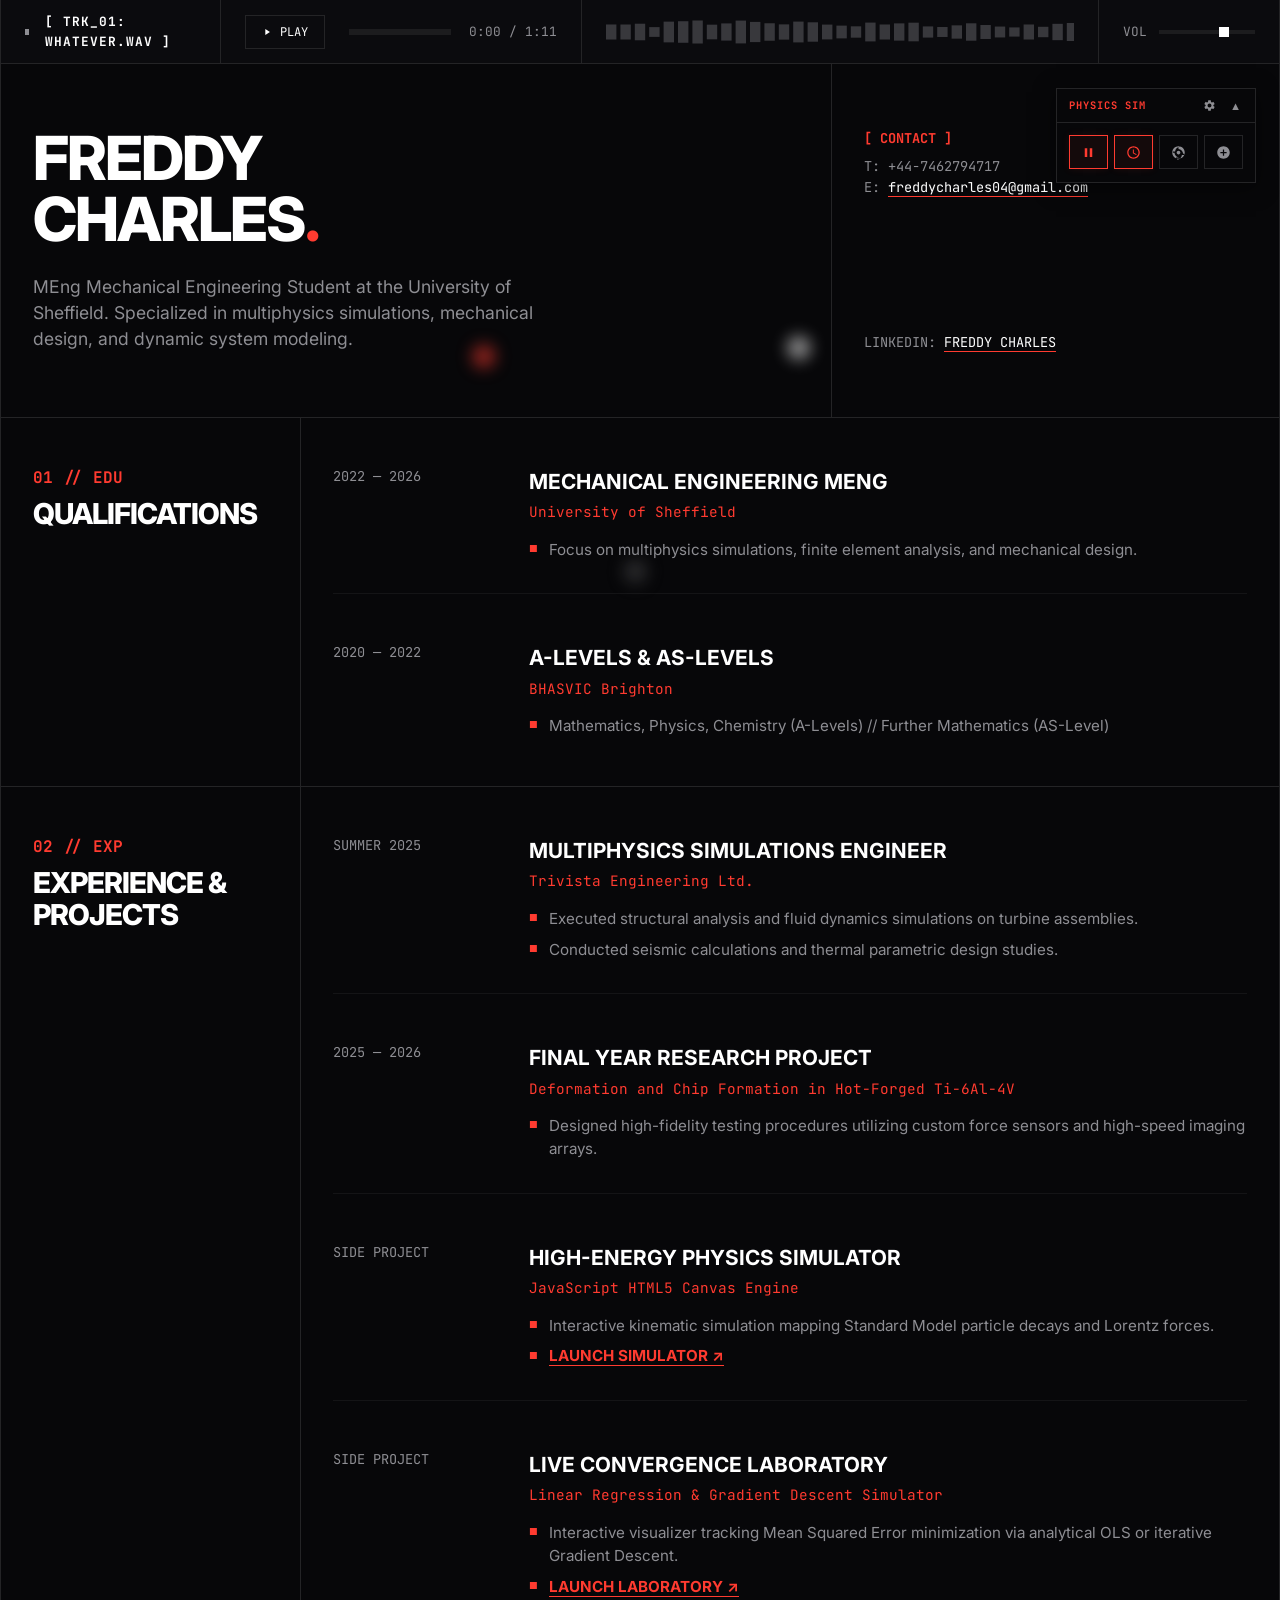
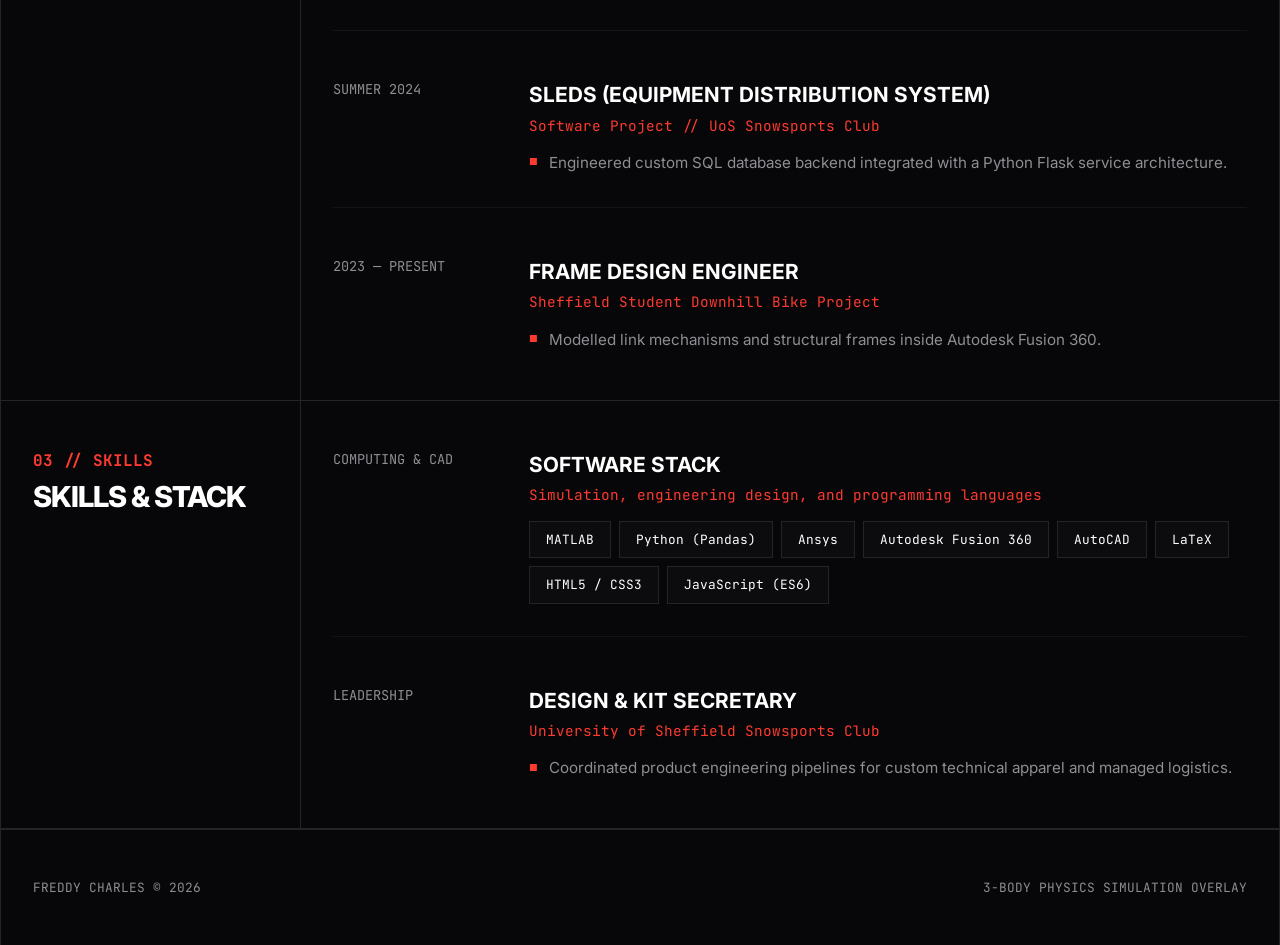
==== commit 7fda45ce: "Add Live Convergence Laboratory project details" ====
--- a/index.html
+++ b/index.html
@@ -228,6 +228,17 @@
                     </div>
                 </div>
                 <div class="item-row">
+                    <div class="item-meta">SIDE PROJECT</div>
+                    <div class="item-details">
+                        <h3 class="item-heading">Live Convergence Laboratory</h3>
+                        <p class="item-subheading">Linear Regression & Gradient Descent Simulator</p>
+                        <ul class="details-list">
+                            <li>Interactive visualizer tracking Mean Squared Error minimization via analytical OLS or iterative Gradient Descent.</li>
+                            <li><strong><a href="regression.html" style="color: var(--swiss-red);">LAUNCH LABORATORY ↗</a></strong></li>
+                        </ul>
+                    </div>
+                </div>
+                <div class="item-row">
                     <div class="item-meta">SUMMER 2024</div>
                     <div class="item-details">
                         <h3 class="item-heading">SLEDS (Equipment Distribution System)</h3>
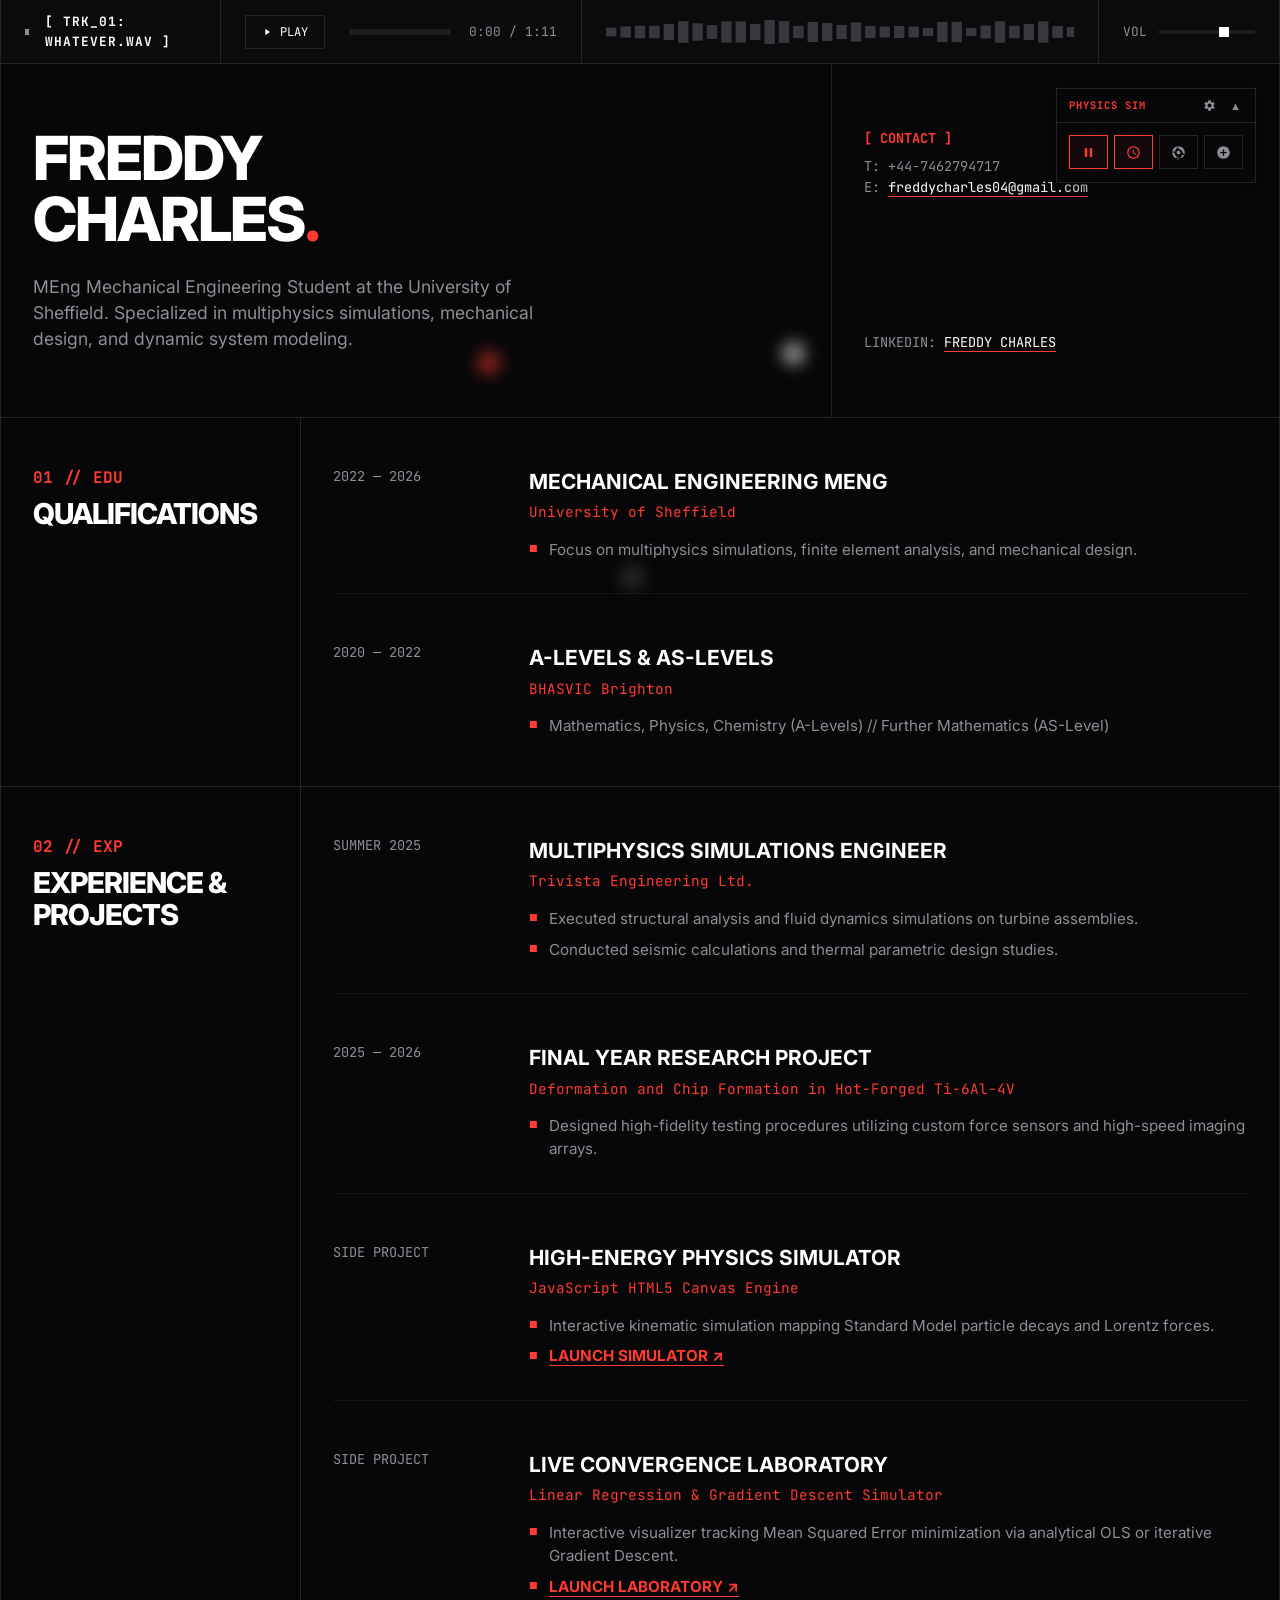
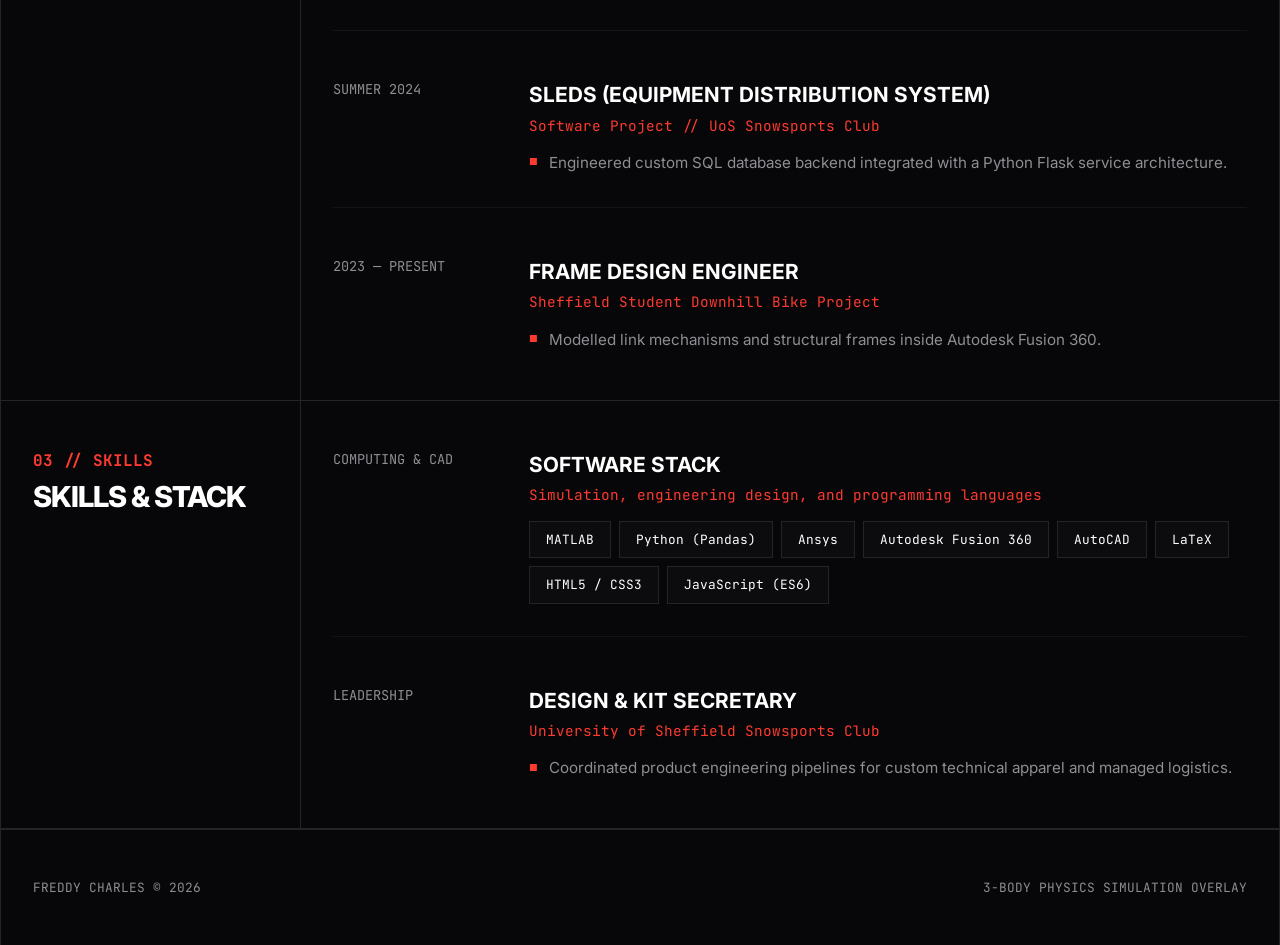
==== commit e5e51c79: "Update link to launch laboratory in index.html" ====
--- a/index.html
+++ b/index.html
@@ -234,7 +234,7 @@
                         <p class="item-subheading">Linear Regression & Gradient Descent Simulator</p>
                         <ul class="details-list">
                             <li>Interactive visualizer tracking Mean Squared Error minimization via analytical OLS or iterative Gradient Descent.</li>
-                            <li><strong><a href="regression.html" style="color: var(--swiss-red);">LAUNCH LABORATORY ↗</a></strong></li>
+                            <li><strong><a href="linear_regression.html" style="color: var(--swiss-red);">LAUNCH LABORATORY ↗</a></strong></li>
                         </ul>
                     </div>
                 </div>
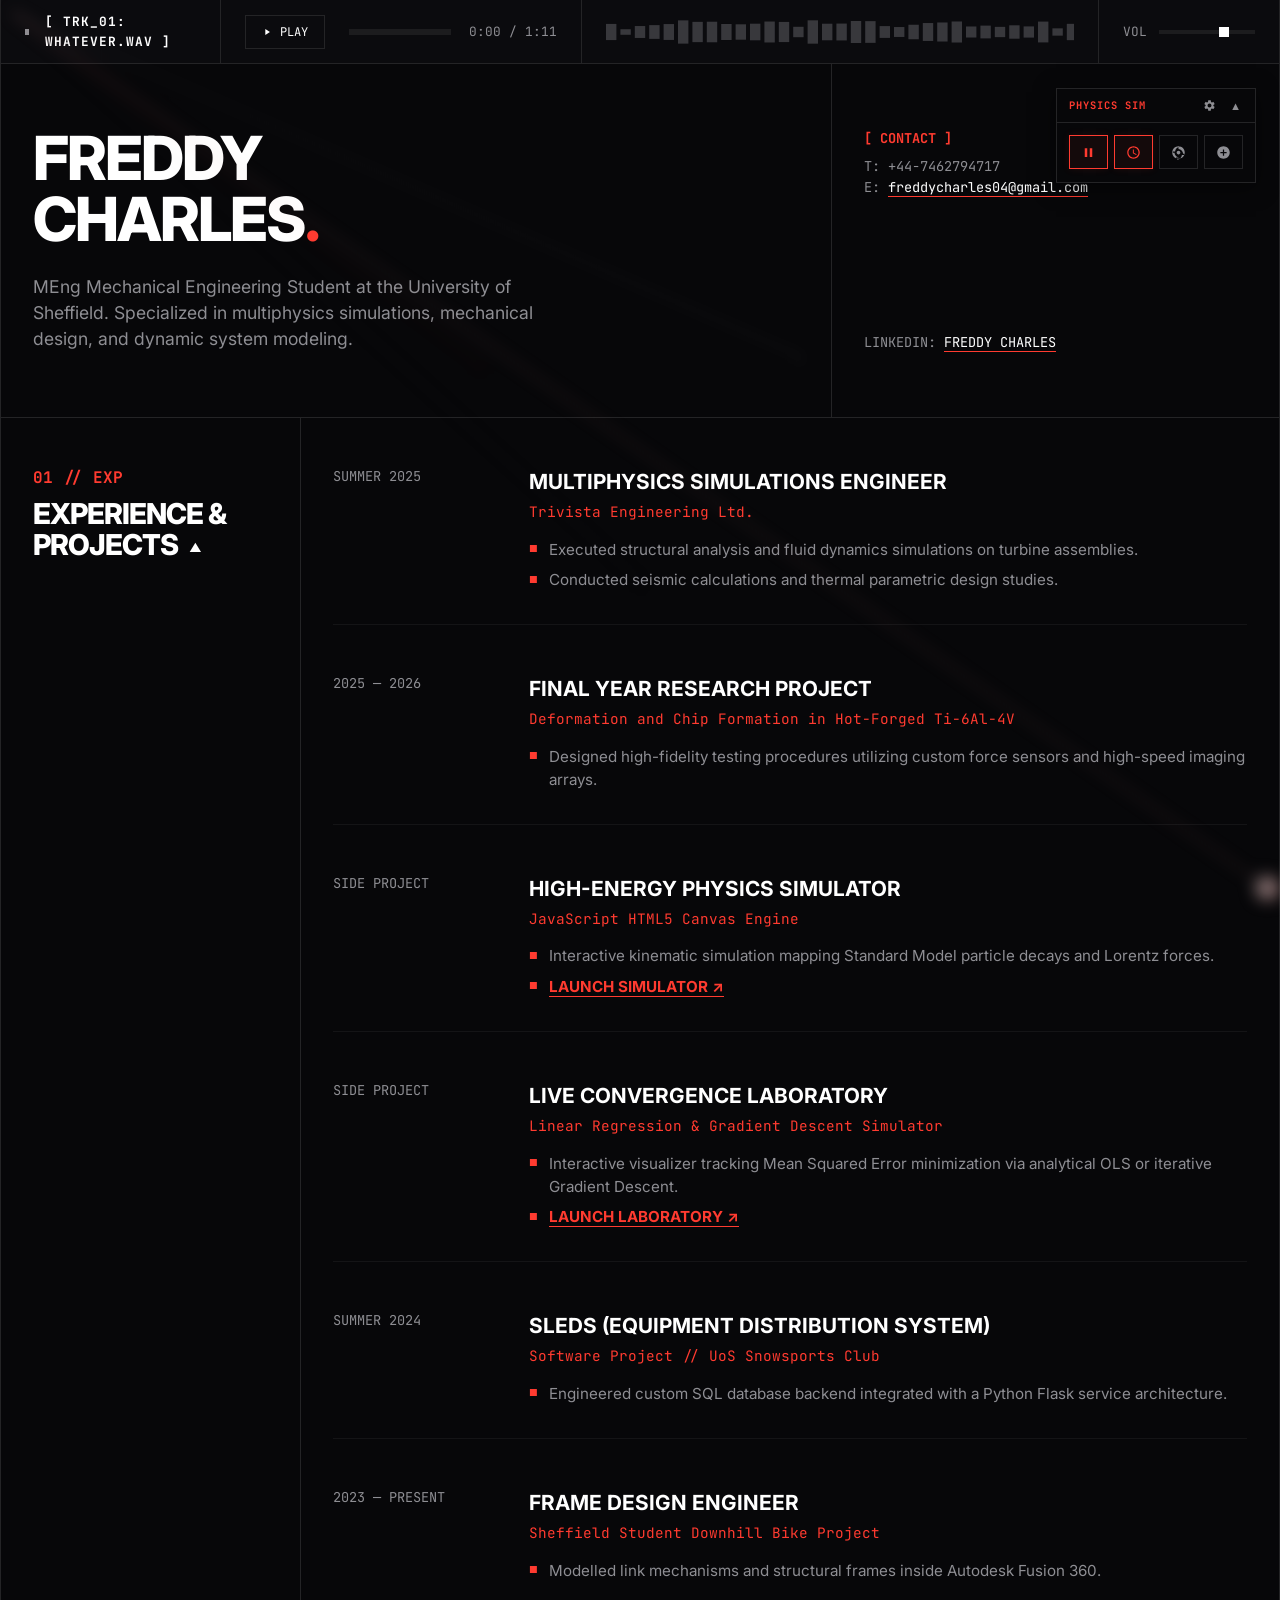
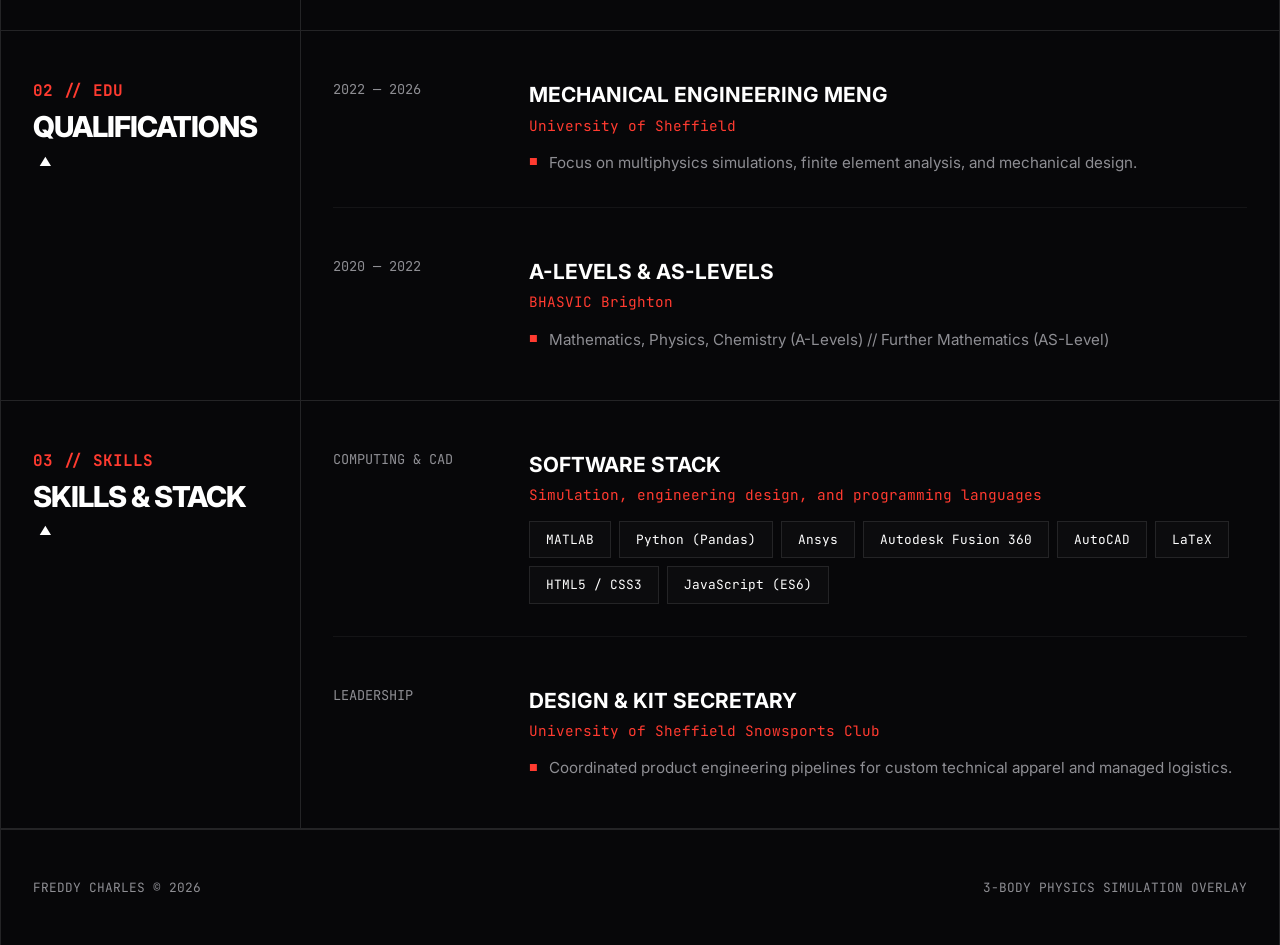
==== commit 13df8715: "Update index.html" ====
--- a/index.html
+++ b/index.html
@@ -8,6 +8,31 @@
     <link href="https://fonts.googleapis.com/css2?family=Inter:wght@300;400;700;800&family=JetBrains+Mono:wght@300;400;700&display=swap" rel="stylesheet">
     <!-- Separate Stylesheet Link -->
     <link rel="stylesheet" href="style.css">
+    
+    <!-- Collapsible Elements Styling -->
+    <style>
+        .section-sidebar {
+            cursor: pointer;
+            user-select: none;
+            transition: opacity 0.2s ease;
+        }
+        .section-sidebar:hover {
+            opacity: 0.8;
+        }
+        .toggle-arrow {
+            display: inline-block;
+            margin-left: 6px;
+            font-size: 0.75rem;
+            transition: transform 0.25s ease;
+            vertical-align: middle;
+        }
+        .section-grid.collapsed .toggle-arrow {
+            transform: rotate(-90deg);
+        }
+        .section-grid.collapsed .section-content {
+            display: none !important;
+        }
+    </style>
 </head>
 <body>
 
@@ -158,11 +183,84 @@
             </div>
         </header>
 
-        <!-- SECTION 01: QUALIFICATIONS -->
+        <!-- SECTION 01: EXPERIENCE & PROJECTS -->
         <section class="section-grid">
-            <div class="section-sidebar">
-                <span class="section-num">01 // EDU</span>
-                <h2 class="section-title">Qualifications</h2>
+            <div class="section-sidebar" title="Click to collapse/expand">
+                <span class="section-num">01 // EXP</span>
+                <h2 class="section-title">Experience & Projects <span class="toggle-arrow">▲</span></h2>
+            </div>
+            <div class="section-content">
+                <div class="item-row">
+                    <div class="item-meta">SUMMER 2025</div>
+                    <div class="item-details">
+                        <h3 class="item-heading">Multiphysics Simulations Engineer</h3>
+                        <p class="item-subheading">Trivista Engineering Ltd.</p>
+                        <ul class="details-list">
+                            <li>Executed structural analysis and fluid dynamics simulations on turbine assemblies.</li>
+                            <li>Conducted seismic calculations and thermal parametric design studies.</li>
+                        </ul>
+                    </div>
+                </div>
+                <div class="item-row">
+                    <div class="item-meta">2025 — 2026</div>
+                    <div class="item-details">
+                        <h3 class="item-heading">Final Year Research Project</h3>
+                        <p class="item-subheading">Deformation and Chip Formation in Hot-Forged Ti-6Al-4V</p>
+                        <ul class="details-list">
+                            <li>Designed high-fidelity testing procedures utilizing custom force sensors and high-speed imaging arrays.</li>
+                        </ul>
+                    </div>
+                </div>
+                <div class="item-row">
+                    <div class="item-meta">SIDE PROJECT</div>
+                    <div class="item-details">
+                        <h3 class="item-heading">High-Energy Physics Simulator</h3>
+                        <p class="item-subheading">JavaScript HTML5 Canvas Engine</p>
+                        <ul class="details-list">
+                            <li>Interactive kinematic simulation mapping Standard Model particle decays and Lorentz forces.</li>
+                            <li><strong><a href="simulator.html" style="color: var(--swiss-red);">LAUNCH SIMULATOR ↗</a></strong></li>
+                        </ul>
+                    </div>
+                </div>
+                <div class="item-row">
+                    <div class="item-meta">SIDE PROJECT</div>
+                    <div class="item-details">
+                        <h3 class="item-heading">Live Convergence Laboratory</h3>
+                        <p class="item-subheading">Linear Regression & Gradient Descent Simulator</p>
+                        <ul class="details-list">
+                            <li>Interactive visualizer tracking Mean Squared Error minimization via analytical OLS or iterative Gradient Descent.</li>
+                            <li><strong><a href="linear_regression.html" style="color: var(--swiss-red);">LAUNCH LABORATORY ↗</a></strong></li>
+                        </ul>
+                    </div>
+                </div>
+                <div class="item-row">
+                    <div class="item-meta">SUMMER 2024</div>
+                    <div class="item-details">
+                        <h3 class="item-heading">SLEDS (Equipment Distribution System)</h3>
+                        <p class="item-subheading">Software Project // UoS Snowsports Club</p>
+                        <ul class="details-list">
+                            <li>Engineered custom SQL database backend integrated with a Python Flask service architecture.</li>
+                        </ul>
+                    </div>
+                </div>
+                <div class="item-row">
+                    <div class="item-meta">2023 — PRESENT</div>
+                    <div class="item-details">
+                        <h3 class="item-heading">Frame Design Engineer</h3>
+                        <p class="item-subheading">Sheffield Student Downhill Bike Project</p>
+                        <ul class="details-list">
+                            <li>Modelled link mechanisms and structural frames inside Autodesk Fusion 360.</li>
+                        </ul>
+                    </div>
+                </div>
+            </div>
+        </section>
+
+        <!-- SECTION 02: QUALIFICATIONS -->
+        <section class="section-grid">
+            <div class="section-sidebar" title="Click to collapse/expand">
+                <span class="section-num">02 // EDU</span>
+                <h2 class="section-title">Qualifications <span class="toggle-arrow">▲</span></h2>
             </div>
             <div class="section-content">
                 <div class="item-row">
@@ -188,84 +286,11 @@
             </div>
         </section>
 
-        <!-- SECTION 02: EXPERIENCE -->
-        <section class="section-grid">
-            <div class="section-sidebar">
-                <span class="section-num">02 // EXP</span>
-                <h2 class="section-title">Experience & Projects</h2>
-            </div>
-            <div class="section-content">
-                <div class="item-row">
-                    <div class="item-meta">SUMMER 2025</div>
-                    <div class="item-details">
-                        <h3 class="item-heading">Multiphysics Simulations Engineer</h3>
-                        <p class="item-subheading">Trivista Engineering Ltd.</p>
-                        <ul class="details-list">
-                            <li>Executed structural analysis and fluid dynamics simulations on turbine assemblies.</li>
-                            <li>Conducted seismic calculations and thermal parametric design studies.</li>
-                        </ul>
-                    </div>
-                </div>
-                <div class="item-row">
-                    <div class="item-meta">2025 — 2026</div>
-                    <div class="item-details">
-                        <h3 class="item-heading">Final Year Research Project</h3>
-                        <p class="item-subheading">Deformation and Chip Formation in Hot-Forged Ti-6Al-4V</p>
-                        <ul class="details-list">
-                            <li>Designed high-fidelity testing procedures utilizing custom force sensors and high-speed imaging arrays.</li>
-                        </ul>
-                    </div>
-                </div>
-                <div class="item-row">
-                    <div class="item-meta">SIDE PROJECT</div>
-                    <div class="item-details">
-                        <h3 class="item-heading">High-Energy Physics Simulator</h3>
-                        <p class="item-subheading">JavaScript HTML5 Canvas Engine</p>
-                        <ul class="details-list">
-                            <li>Interactive kinematic simulation mapping Standard Model particle decays and Lorentz forces.</li>
-                            <li><strong><a href="simulator.html" style="color: var(--swiss-red);">LAUNCH SIMULATOR ↗</a></strong></li>
-                        </ul>
-                    </div>
-                </div>
-                <div class="item-row">
-                    <div class="item-meta">SIDE PROJECT</div>
-                    <div class="item-details">
-                        <h3 class="item-heading">Live Convergence Laboratory</h3>
-                        <p class="item-subheading">Linear Regression & Gradient Descent Simulator</p>
-                        <ul class="details-list">
-                            <li>Interactive visualizer tracking Mean Squared Error minimization via analytical OLS or iterative Gradient Descent.</li>
-                            <li><strong><a href="linear_regression.html" style="color: var(--swiss-red);">LAUNCH LABORATORY ↗</a></strong></li>
-                        </ul>
-                    </div>
-                </div>
-                <div class="item-row">
-                    <div class="item-meta">SUMMER 2024</div>
-                    <div class="item-details">
-                        <h3 class="item-heading">SLEDS (Equipment Distribution System)</h3>
-                        <p class="item-subheading">Software Project // UoS Snowsports Club</p>
-                        <ul class="details-list">
-                            <li>Engineered custom SQL database backend integrated with a Python Flask service architecture.</li>
-                        </ul>
-                    </div>
-                </div>
-                <div class="item-row">
-                    <div class="item-meta">2023 — PRESENT</div>
-                    <div class="item-details">
-                        <h3 class="item-heading">Frame Design Engineer</h3>
-                        <p class="item-subheading">Sheffield Student Downhill Bike Project</p>
-                        <ul class="details-list">
-                            <li>Modelled link mechanisms and structural frames inside Autodesk Fusion 360.</li>
-                        </ul>
-                    </div>
-                </div>
-            </div>
-        </section>
-
         <!-- SECTION 03: SKILLS & LEADERSHIP -->
         <section class="section-grid">
-            <div class="section-sidebar">
+            <div class="section-sidebar" title="Click to collapse/expand">
                 <span class="section-num">03 // SKILLS</span>
-                <h2 class="section-title">Skills & Stack</h2>
+                <h2 class="section-title">Skills & Stack <span class="toggle-arrow">▲</span></h2>
             </div>
             <div class="section-content">
                 <div class="item-row">
@@ -307,5 +332,20 @@
 
     <!-- External 3-Body Physics Engine and Audio Visualizer Script -->
     <script src="script.js" defer></script>
+
+    <!-- Collapsible Section Handler -->
+    <script>
+        document.addEventListener("DOMContentLoaded", () => {
+            const sidebars = document.querySelectorAll(".section-sidebar");
+            sidebars.forEach(sidebar => {
+                sidebar.addEventListener("click", () => {
+                    const grid = sidebar.closest(".section-grid");
+                    if (grid) {
+                        grid.classList.toggle("collapsed");
+                    }
+                });
+            });
+        });
+    </script>
 </body>
 </html>
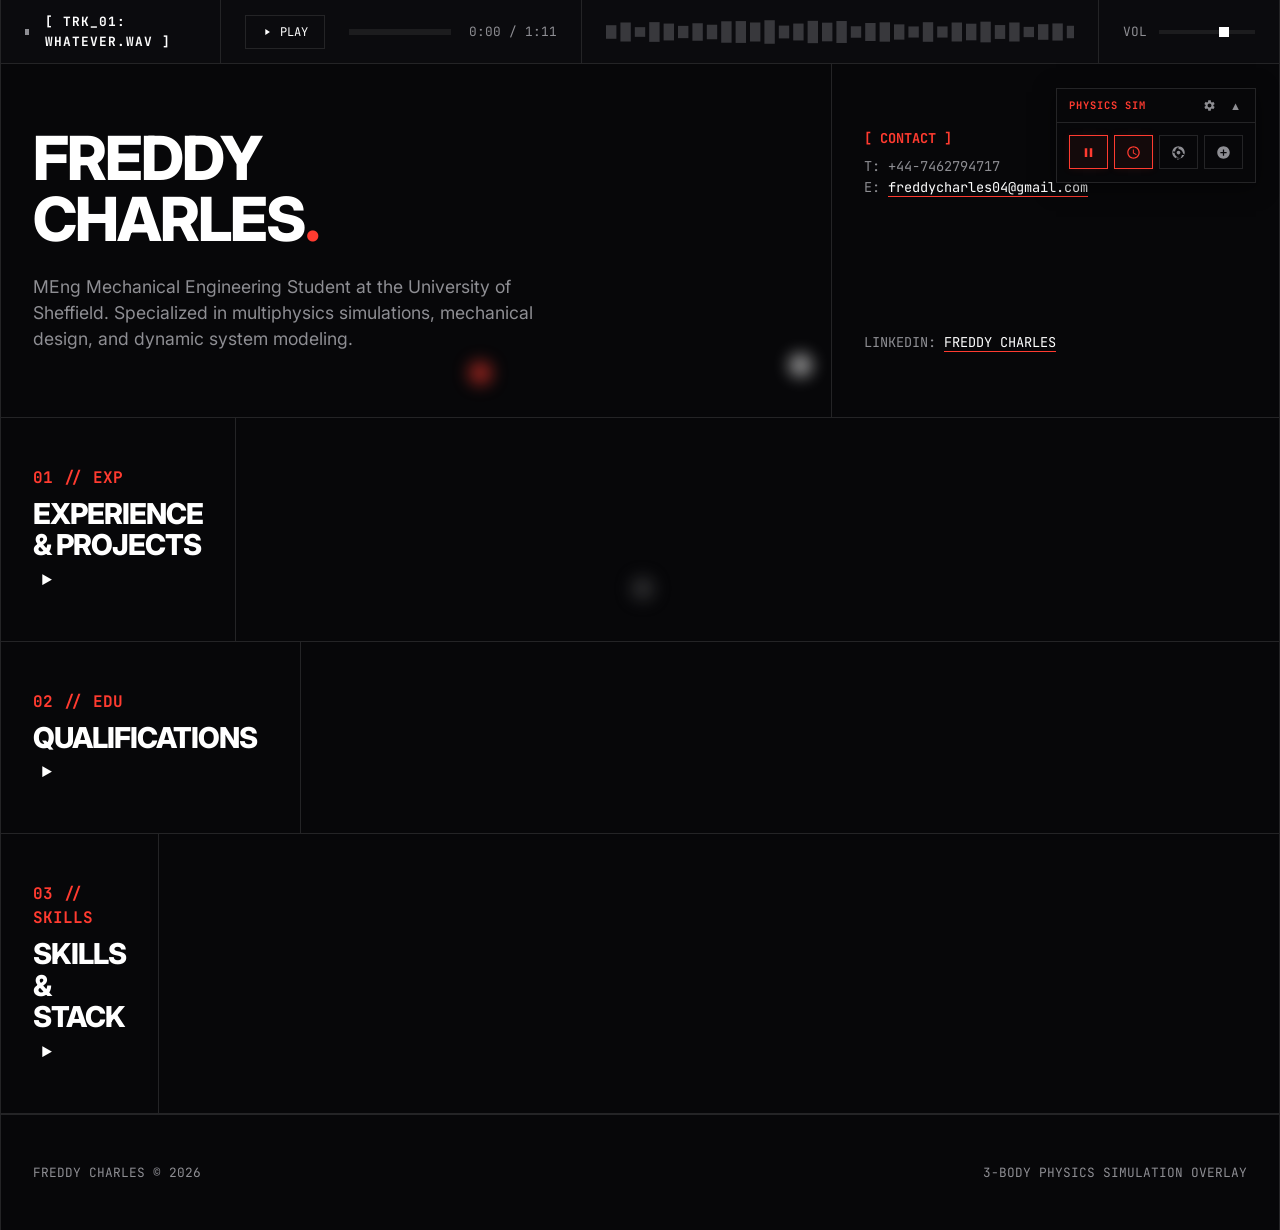
==== commit 2a8523cb: "Enhance collapsible elements styling and functionality" ====
--- a/index.html
+++ b/index.html
@@ -9,7 +9,7 @@
     <!-- Separate Stylesheet Link -->
     <link rel="stylesheet" href="style.css">
     
-    <!-- Collapsible Elements Styling -->
+    <!-- Collapsible Elements & Animation Styling -->
     <style>
         .section-sidebar {
             cursor: pointer;
@@ -21,16 +21,40 @@
         }
         .toggle-arrow {
             display: inline-block;
-            margin-left: 6px;
+            margin-left: 8px;
             font-size: 0.75rem;
-            transition: transform 0.25s ease;
+            transition: transform 0.3s cubic-bezier(0.25, 1, 0.5, 1);
             vertical-align: middle;
         }
-        .section-grid.collapsed .toggle-arrow {
-            transform: rotate(-90deg);
-        }
-        .section-grid.collapsed .section-content {
-            display: none !important;
+        /* Rotates the arrow downward when active */
+        .section-grid.expanded .toggle-arrow {
+            transform: rotate(90deg);
+        }
+
+        /* 
+           CSS Grid-based height transition.
+           Transitioning grid-template-rows from 0fr to 1fr enables 
+           a native transition from height 0 to 'auto'.
+        */
+        .section-content-wrapper {
+            display: grid;
+            grid-template-rows: 0fr;
+            transition: grid-template-rows 0.4s cubic-bezier(0.25, 1, 0.5, 1);
+        }
+        .section-content-wrapper > .section-content {
+            overflow: hidden;
+            opacity: 0;
+            transform: translateY(-8px);
+            transition: opacity 0.3s ease, transform 0.35s cubic-bezier(0.25, 1, 0.5, 1);
+        }
+
+        /* Expanded State Styles */
+        .section-grid.expanded .section-content-wrapper {
+            grid-template-rows: 1fr;
+        }
+        .section-grid.expanded .section-content-wrapper > .section-content {
+            opacity: 1;
+            transform: translateY(0);
         }
     </style>
 </head>
@@ -185,72 +209,74 @@
 
         <!-- SECTION 01: EXPERIENCE & PROJECTS -->
         <section class="section-grid">
-            <div class="section-sidebar" title="Click to collapse/expand">
+            <div class="section-sidebar" title="Click to expand">
                 <span class="section-num">01 // EXP</span>
-                <h2 class="section-title">Experience & Projects <span class="toggle-arrow">▲</span></h2>
-            </div>
-            <div class="section-content">
-                <div class="item-row">
-                    <div class="item-meta">SUMMER 2025</div>
-                    <div class="item-details">
-                        <h3 class="item-heading">Multiphysics Simulations Engineer</h3>
-                        <p class="item-subheading">Trivista Engineering Ltd.</p>
-                        <ul class="details-list">
-                            <li>Executed structural analysis and fluid dynamics simulations on turbine assemblies.</li>
-                            <li>Conducted seismic calculations and thermal parametric design studies.</li>
-                        </ul>
-                    </div>
-                </div>
-                <div class="item-row">
-                    <div class="item-meta">2025 — 2026</div>
-                    <div class="item-details">
-                        <h3 class="item-heading">Final Year Research Project</h3>
-                        <p class="item-subheading">Deformation and Chip Formation in Hot-Forged Ti-6Al-4V</p>
-                        <ul class="details-list">
-                            <li>Designed high-fidelity testing procedures utilizing custom force sensors and high-speed imaging arrays.</li>
-                        </ul>
-                    </div>
-                </div>
-                <div class="item-row">
-                    <div class="item-meta">SIDE PROJECT</div>
-                    <div class="item-details">
-                        <h3 class="item-heading">High-Energy Physics Simulator</h3>
-                        <p class="item-subheading">JavaScript HTML5 Canvas Engine</p>
-                        <ul class="details-list">
-                            <li>Interactive kinematic simulation mapping Standard Model particle decays and Lorentz forces.</li>
-                            <li><strong><a href="simulator.html" style="color: var(--swiss-red);">LAUNCH SIMULATOR ↗</a></strong></li>
-                        </ul>
-                    </div>
-                </div>
-                <div class="item-row">
-                    <div class="item-meta">SIDE PROJECT</div>
-                    <div class="item-details">
-                        <h3 class="item-heading">Live Convergence Laboratory</h3>
-                        <p class="item-subheading">Linear Regression & Gradient Descent Simulator</p>
-                        <ul class="details-list">
-                            <li>Interactive visualizer tracking Mean Squared Error minimization via analytical OLS or iterative Gradient Descent.</li>
-                            <li><strong><a href="linear_regression.html" style="color: var(--swiss-red);">LAUNCH LABORATORY ↗</a></strong></li>
-                        </ul>
-                    </div>
-                </div>
-                <div class="item-row">
-                    <div class="item-meta">SUMMER 2024</div>
-                    <div class="item-details">
-                        <h3 class="item-heading">SLEDS (Equipment Distribution System)</h3>
-                        <p class="item-subheading">Software Project // UoS Snowsports Club</p>
-                        <ul class="details-list">
-                            <li>Engineered custom SQL database backend integrated with a Python Flask service architecture.</li>
-                        </ul>
-                    </div>
-                </div>
-                <div class="item-row">
-                    <div class="item-meta">2023 — PRESENT</div>
-                    <div class="item-details">
-                        <h3 class="item-heading">Frame Design Engineer</h3>
-                        <p class="item-subheading">Sheffield Student Downhill Bike Project</p>
-                        <ul class="details-list">
-                            <li>Modelled link mechanisms and structural frames inside Autodesk Fusion 360.</li>
-                        </ul>
+                <h2 class="section-title">Experience & Projects <span class="toggle-arrow">▶</span></h2>
+            </div>
+            <div class="section-content-wrapper">
+                <div class="section-content">
+                    <div class="item-row">
+                        <div class="item-meta">SUMMER 2025</div>
+                        <div class="item-details">
+                            <h3 class="item-heading">Multiphysics Simulations Engineer</h3>
+                            <p class="item-subheading">Trivista Engineering Ltd.</p>
+                            <ul class="details-list">
+                                <li>Executed structural analysis and fluid dynamics simulations on turbine assemblies.</li>
+                                <li>Conducted seismic calculations and thermal parametric design studies.</li>
+                            </ul>
+                        </div>
+                    </div>
+                    <div class="item-row">
+                        <div class="item-meta">2025 — 2026</div>
+                        <div class="item-details">
+                            <h3 class="item-heading">Final Year Research Project</h3>
+                            <p class="item-subheading">Deformation and Chip Formation in Hot-Forged Ti-6Al-4V</p>
+                            <ul class="details-list">
+                                <li>Designed high-fidelity testing procedures utilizing custom force sensors and high-speed imaging arrays.</li>
+                            </ul>
+                        </div>
+                    </div>
+                    <div class="item-row">
+                        <div class="item-meta">SIDE PROJECT</div>
+                        <div class="item-details">
+                            <h3 class="item-heading">High-Energy Physics Simulator</h3>
+                            <p class="item-subheading">JavaScript HTML5 Canvas Engine</p>
+                            <ul class="details-list">
+                                <li>Interactive kinematic simulation mapping Standard Model particle decays and Lorentz forces.</li>
+                                <li><strong><a href="simulator.html" style="color: var(--swiss-red);">LAUNCH SIMULATOR ↗</a></strong></li>
+                            </ul>
+                        </div>
+                    </div>
+                    <div class="item-row">
+                        <div class="item-meta">SIDE PROJECT</div>
+                        <div class="item-details">
+                            <h3 class="item-heading">Live Convergence Laboratory</h3>
+                            <p class="item-subheading">Linear Regression & Gradient Descent Simulator</p>
+                            <ul class="details-list">
+                                <li>Interactive visualizer tracking Mean Squared Error minimization via analytical OLS or iterative Gradient Descent.</li>
+                                <li><strong><a href="linear_regression.html" style="color: var(--swiss-red);">LAUNCH LABORATORY ↗</a></strong></li>
+                            </ul>
+                        </div>
+                    </div>
+                    <div class="item-row">
+                        <div class="item-meta">SUMMER 2024</div>
+                        <div class="item-details">
+                            <h3 class="item-heading">SLEDS (Equipment Distribution System)</h3>
+                            <p class="item-subheading">Software Project // UoS Snowsports Club</p>
+                            <ul class="details-list">
+                                <li>Engineered custom SQL database backend integrated with a Python Flask service architecture.</li>
+                            </ul>
+                        </div>
+                    </div>
+                    <div class="item-row">
+                        <div class="item-meta">2023 — PRESENT</div>
+                        <div class="item-details">
+                            <h3 class="item-heading">Frame Design Engineer</h3>
+                            <p class="item-subheading">Sheffield Student Downhill Bike Project</p>
+                            <ul class="details-list">
+                                <li>Modelled link mechanisms and structural frames inside Autodesk Fusion 360.</li>
+                            </ul>
+                        </div>
                     </div>
                 </div>
             </div>
@@ -258,29 +284,31 @@
 
         <!-- SECTION 02: QUALIFICATIONS -->
         <section class="section-grid">
-            <div class="section-sidebar" title="Click to collapse/expand">
+            <div class="section-sidebar" title="Click to expand">
                 <span class="section-num">02 // EDU</span>
-                <h2 class="section-title">Qualifications <span class="toggle-arrow">▲</span></h2>
-            </div>
-            <div class="section-content">
-                <div class="item-row">
-                    <div class="item-meta">2022 — 2026</div>
-                    <div class="item-details">
-                        <h3 class="item-heading">Mechanical Engineering MEng</h3>
-                        <p class="item-subheading">University of Sheffield</p>
-                        <ul class="details-list">
-                            <li>Focus on multiphysics simulations, finite element analysis, and mechanical design.</li>
-                        </ul>
-                    </div>
-                </div>
-                <div class="item-row">
-                    <div class="item-meta">2020 — 2022</div>
-                    <div class="item-details">
-                        <h3 class="item-heading">A-Levels & AS-Levels</h3>
-                        <p class="item-subheading">BHASVIC Brighton</p>
-                        <ul class="details-list">
-                            <li>Mathematics, Physics, Chemistry (A-Levels) // Further Mathematics (AS-Level)</li>
-                        </ul>
+                <h2 class="section-title">Qualifications <span class="toggle-arrow">▶</span></h2>
+            </div>
+            <div class="section-content-wrapper">
+                <div class="section-content">
+                    <div class="item-row">
+                        <div class="item-meta">2022 — 2026</div>
+                        <div class="item-details">
+                            <h3 class="item-heading">Mechanical Engineering MEng</h3>
+                            <p class="item-subheading">University of Sheffield</p>
+                            <ul class="details-list">
+                                <li>Focus on multiphysics simulations, finite element analysis, and mechanical design.</li>
+                            </ul>
+                        </div>
+                    </div>
+                    <div class="item-row">
+                        <div class="item-meta">2020 — 2022</div>
+                        <div class="item-details">
+                            <h3 class="item-heading">A-Levels & AS-Levels</h3>
+                            <p class="item-subheading">BHASVIC Brighton</p>
+                            <ul class="details-list">
+                                <li>Mathematics, Physics, Chemistry (A-Levels) // Further Mathematics (AS-Level)</li>
+                            </ul>
+                        </div>
                     </div>
                 </div>
             </div>
@@ -288,36 +316,38 @@
 
         <!-- SECTION 03: SKILLS & LEADERSHIP -->
         <section class="section-grid">
-            <div class="section-sidebar" title="Click to collapse/expand">
+            <div class="section-sidebar" title="Click to expand">
                 <span class="section-num">03 // SKILLS</span>
-                <h2 class="section-title">Skills & Stack <span class="toggle-arrow">▲</span></h2>
-            </div>
-            <div class="section-content">
-                <div class="item-row">
-                    <div class="item-meta">COMPUTING & CAD</div>
-                    <div class="item-details">
-                        <h3 class="item-heading">Software Stack</h3>
-                        <p class="item-subheading">Simulation, engineering design, and programming languages</p>
-                        <div class="skills-flex">
-                            <span class="skill-tag">MATLAB</span>
-                            <span class="skill-tag">Python (Pandas)</span>
-                            <span class="skill-tag">Ansys</span>
-                            <span class="skill-tag">Autodesk Fusion 360</span>
-                            <span class="skill-tag">AutoCAD</span>
-                            <span class="skill-tag">LaTeX</span>
-                            <span class="skill-tag">HTML5 / CSS3</span>
-                            <span class="skill-tag">JavaScript (ES6)</span>
-                        </div>
-                    </div>
-                </div>
-                <div class="item-row">
-                    <div class="item-meta">LEADERSHIP</div>
-                    <div class="item-details">
-                        <h3 class="item-heading">Design & Kit Secretary</h3>
-                        <p class="item-subheading">University of Sheffield Snowsports Club</p>
-                        <ul class="details-list">
-                            <li>Coordinated product engineering pipelines for custom technical apparel and managed logistics.</li>
-                        </ul>
+                <h2 class="section-title">Skills & Stack <span class="toggle-arrow">▶</span></h2>
+            </div>
+            <div class="section-content-wrapper">
+                <div class="section-content">
+                    <div class="item-row">
+                        <div class="item-meta">COMPUTING & CAD</div>
+                        <div class="item-details">
+                            <h3 class="item-heading">Software Stack</h3>
+                            <p class="item-subheading">Simulation, engineering design, and programming languages</p>
+                            <div class="skills-flex">
+                                <span class="skill-tag">MATLAB</span>
+                                <span class="skill-tag">Python (Pandas)</span>
+                                <span class="skill-tag">Ansys</span>
+                                <span class="skill-tag">Autodesk Fusion 360</span>
+                                <span class="skill-tag">AutoCAD</span>
+                                <span class="skill-tag">LaTeX</span>
+                                <span class="skill-tag">HTML5 / CSS3</span>
+                                <span class="skill-tag">JavaScript (ES6)</span>
+                            </div>
+                        </div>
+                    </div>
+                    <div class="item-row">
+                        <div class="item-meta">LEADERSHIP</div>
+                        <div class="item-details">
+                            <h3 class="item-heading">Design & Kit Secretary</h3>
+                            <p class="item-subheading">University of Sheffield Snowsports Club</p>
+                            <ul class="details-list">
+                                <li>Coordinated product engineering pipelines for custom technical apparel and managed logistics.</li>
+                            </ul>
+                        </div>
                     </div>
                 </div>
             </div>
@@ -341,7 +371,7 @@
                 sidebar.addEventListener("click", () => {
                     const grid = sidebar.closest(".section-grid");
                     if (grid) {
-                        grid.classList.toggle("collapsed");
+                        grid.classList.toggle("expanded");
                     }
                 });
             });
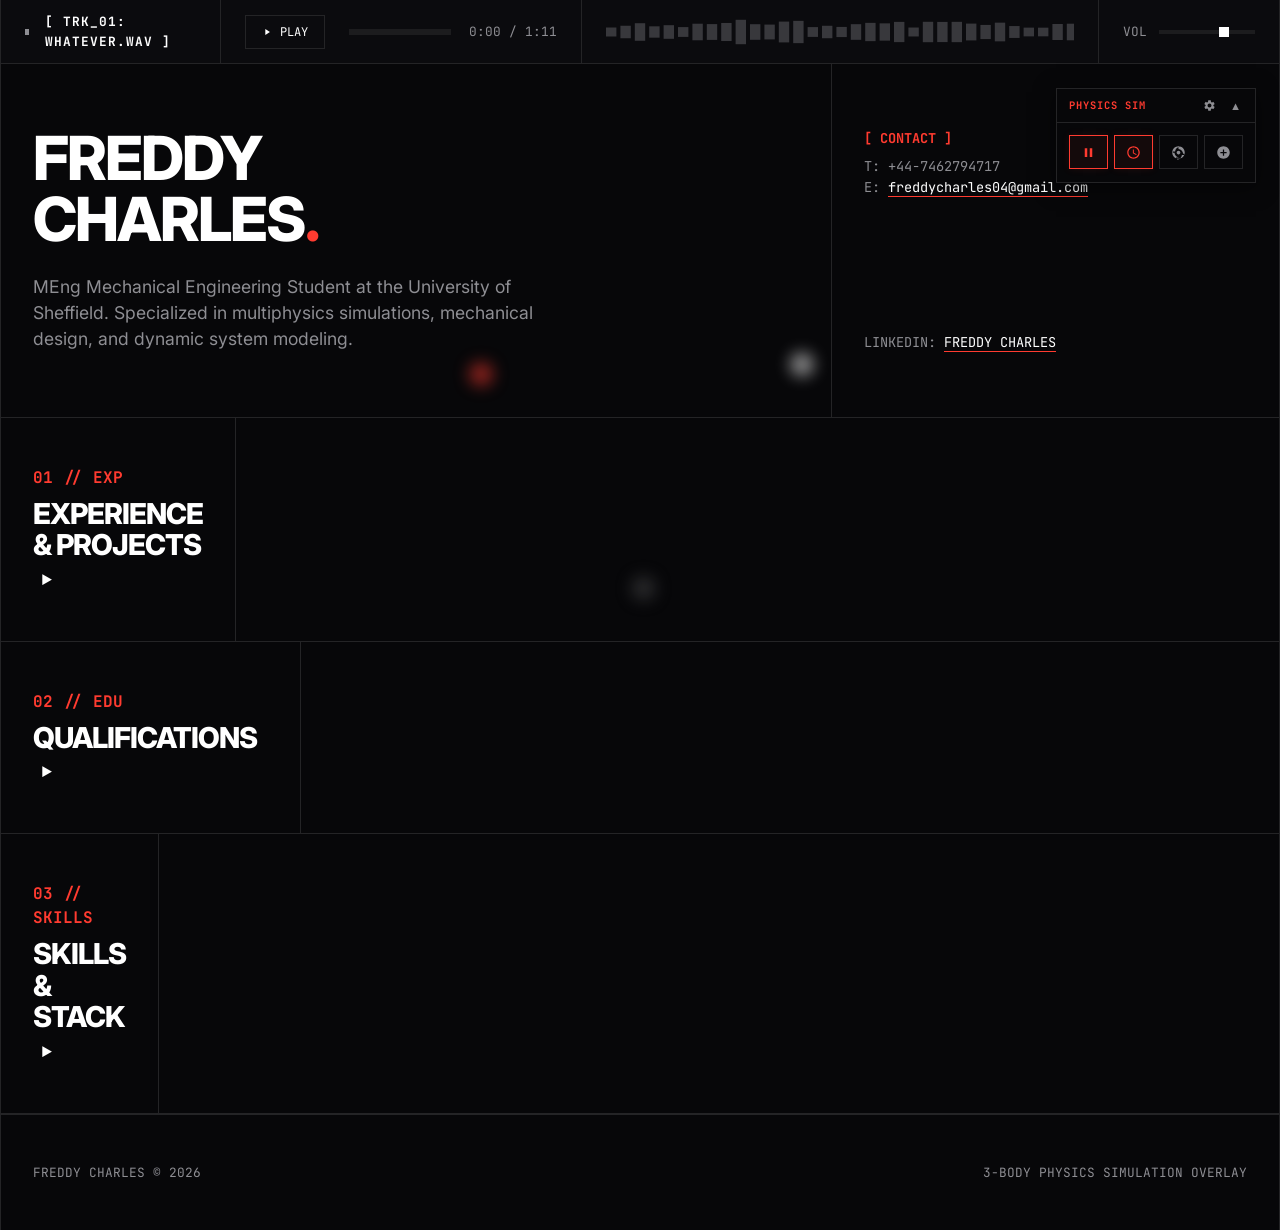
==== commit 274c556d: "Add Lifetime Finance Calculator section to index.html" ====
--- a/index.html
+++ b/index.html
@@ -259,6 +259,17 @@
                         </div>
                     </div>
                     <div class="item-row">
+                        <div class="item-meta">SIDE PROJECT</div>
+                        <div class="item-details">
+                            <h3 class="item-heading">Lifetime Finance Calculator</h3>
+                            <p class="item-subheading">Dynamic Portfolio & Wealth Modeler</p>
+                            <ul class="details-list">
+                                <li>Interactive compound interest calculation engine with parameters for inflation adjustments, contribution scaling, and withdrawal phases.</li>
+                                <li><strong><a href="finance.html" style="color: var(--swiss-red);">LAUNCH CALCULATOR ↗</a></strong></li>
+                            </ul>
+                        </div>
+                    </div>
+                    <div class="item-row">
                         <div class="item-meta">SUMMER 2024</div>
                         <div class="item-details">
                             <h3 class="item-heading">SLEDS (Equipment Distribution System)</h3>
